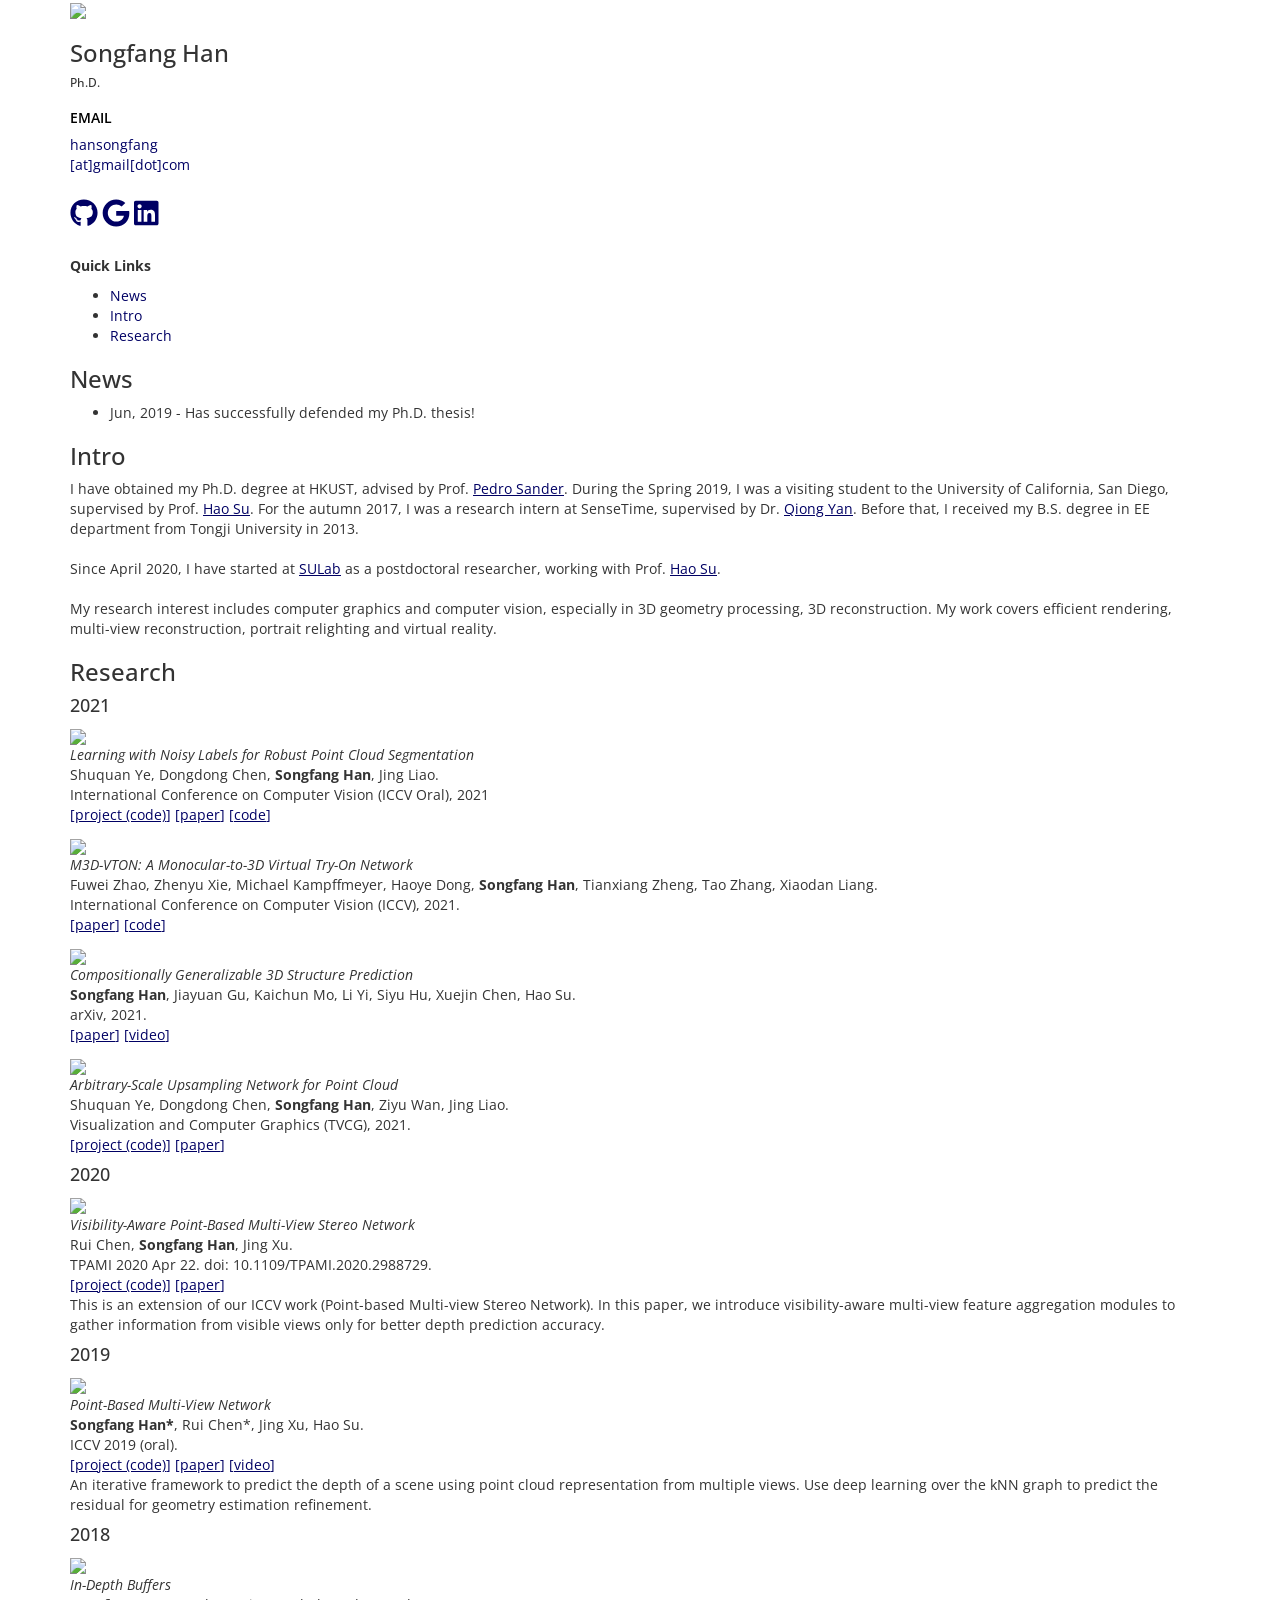
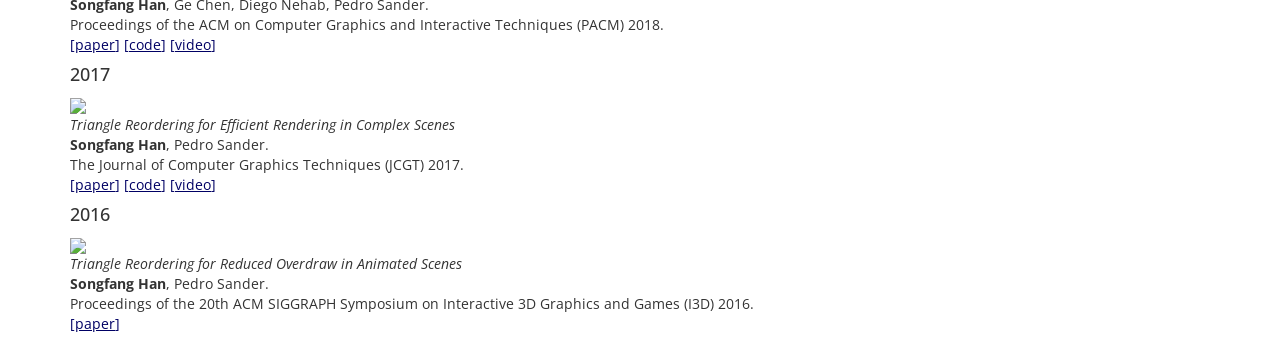
==== index.html @ 5760a06c "add compNet video" ====
<!DOCTYPE html>
<html>

<head>
  <meta charset="utf-8">
  <meta http-equiv="X-UA-Compatible" content="IE=edge">
  <meta name="viewport" content="width=device-width, initial-scale=1">
  <title>Songfang's Homepage</title>
  <link href="css/bootstrap.css" rel='stylesheet' type='text/css' />
  <!--<link rel="shortcut icon" href="../images/fav_icon.png" type="image/x-icon">-->
  <link href="https://fonts.googleapis.com/css?family=Open+Sans" rel="stylesheet">
  <!-- Bulma Version 0.7.5-->
  <link rel="stylesheet" href="https://unpkg.com/bulma@0.7.5/css/bulma.min.css" />
  <link href='css/style.css' rel='stylesheet' type='text/css'>
  <script defer src="font-awesome-5.9.0/js/brands.min.js"></script>
  <script defer src="font-awesome-5.9.0/js/fontawesome.min.js"></script>
  <script src="js/menuspy.js"></script>
</head>

<body>
  <section class="section">
    <div class="container">
      <div class="columns">
        <div class="column is-2">
          <div class="sticky">
            <figure class="image is-128x128">
              <img class="is-rounded" src="http://hansf.me/images/sfphoto.jpg">
            </figure>
            <div class="content">
              <h3>Songfang Han</h3>
              <h6>Ph.D.</h6>
            </div>
            <!-- details -->
            <div class="details">
              <h3>EMAIL</h3>
              <p><a href="mailto:hansongfang@gmail.com">hansongfang<br>[at]gmail[dot]com</a></p>
            </div>
            <!-- social network icons -->
            <div class="social">
              <a href="https://github.com/hansongfang" target="_blank">
                <span class="fab fa-github fa-2x" style="display:inline; text-decoration: none"></span>
              </a>
              <a href="https://scholar.google.com/citations?user=5NdPrUgAAAAJ&hl=en" target="_blank">
                <span class="fab fa-google fa-2x" style="display:inline; text-decoration: none"></span>
              </a>
              <a href="https://www.linkedin.com/in/sfhan/" target="_blank">
                <span class="fab fa-linkedin fa-2x" style="display:inline; text-decoration: none"></span>
              </a>
              <!--<a href="https://www.facebook.com/tianweishen.shen" target="_blank">-->
                <!--<span class="fab fa-facebook fa-2x" style="display:inline; text-decoration: none"></span>-->
              <!--</a>-->
              <!--<a href="https://twitter.com/HegongEngineer" target="_blank">-->
                <!--<span class="fab fa-twitter fa-2x" style="display:inline; text-decoration: none"></span>-->
              <!--</a>-->
            </div>


            <div id="sidebar" class="menu sticky is-hidden-mobile">
              <p class="menu-label"><b>Quick Links</b></p>
              <ul class="menu-list">
                <li><a href="#news">News</a></li>
                <li><a href="#intro">Intro</a></li>
                <li><a href="#research">Research</a></li>
              </ul>
            </div>
          </div>



        </div>
        <div class="column">
          <div class="content">
            <!--News-->
            <h3 id="news">
              News
            </h3>
            <ul>
              <li><span>Jun, 2019 - Has successfully defended my Ph.D. thesis!</span></li>
            </ul>

            <!--Intro-->
            <h3 id="intro">Intro</h3>
            <p>I have obtained my Ph.D. degree at HKUST, advised by Prof.
              <a href="https://www.cse.ust.hk/~psander/" target="_blank" style="text-decoration: underline;">Pedro Sander</a>. During the Spring 2019,
              I was a visiting student to the University of California, San Diego, supervised by Prof.
              <a href="https://cseweb.ucsd.edu/~haosu/" target="_blank" style="text-decoration: underline;">Hao Su</a>. For the autumn 2017, I was a
              research intern at SenseTime, supervised by Dr.
              <a href="http://www.yan-qiong.com/" target="_blank" style="text-decoration: underline;">Qiong Yan</a>. Before that, I received my
              B.S. degree in EE department from Tongji University in 2013. <br/><br/>

              Since April 2020, I have started at <a href="http://ai.ucsd.edu/~haosu/lab/group.html" target="_blank" style="text-decoration: underline;">SULab</a> as a postdoctoral researcher, working with Prof.
              <a href="https://cseweb.ucsd.edu/~haosu/" target="_blank" style="text-decoration: underline;">Hao Su</a>.<br/><br/>

              My research interest includes computer graphics and computer vision, especially in 3D geometry processing,
              3D reconstruction. My work covers efficient rendering, multi-view reconstruction, portrait relighting
              and virtual reality.
            </p>
<!--            [<a href = "http://hansf.me/files/songfang_resume.pdf">CV</a>].<br/><br/>-->


            <!--Research-->
            <h3 id="research">Research</h3>
            <h4>2021</h4>

            <article class="columns">
              <div class="column is-3">
                <figure class="image">
                  <img src="http://hansf.me/images/research/noisy_label.png">
                </figure>
              </div>
              <div class="column">
                <div class="content">
                  <p>
                    <i>Learning with Noisy Labels for Robust Point Cloud Segmentation</i><br>
                    Shuquan Ye, Dongdong Chen, <b>Songfang Han</b>, Jing Liao.<br>
                    International Conference on Computer Vision (ICCV Oral), 2021<br>
                    <a href="https://shuquanye.com/PNAL_website/" target="_blank">[<u>project (code)</u>]</a>
                    <a href="https://arxiv.org/abs/2107.14230" target="_blank">[<u>paper</u>]</a>
                    <a href="https://github.com/pleaseconnectwifi/PNAL" target="_blank">[<u>code</u>]</a>
                  </p>
                </div>
              </div>
            </article>

            <article class="columns">
              <div class="column is-3">
                <figure class="image">
                  <img src="http://hansf.me/images/research/m3d-vton.png">
                </figure>
              </div>
              <div class="column">
                <div class="content">
                  <p>
                    <i>M3D-VTON: A Monocular-to-3D Virtual Try-On Network</i><br>
                    Fuwei Zhao, Zhenyu Xie, Michael Kampffmeyer, Haoye Dong, <b>Songfang Han</b>, Tianxiang Zheng, Tao Zhang, Xiaodan Liang.<br>
                    International Conference on Computer Vision (ICCV), 2021.<br>
<!--                    <a href="https://shuquanye.com/PNAL_website/" target="_blank">[<u>project (code)</u>]</a>-->
                    <a href="https://arxiv.org/abs/2108.05126" target="_blank">[<u>paper</u>]</a>
                    <a href="https://github.com/fyviezhao/m3d-vton" target="_blank">[<u>code</u>]</a>
                  </p>
                </div>
              </div>
            </article>

            <article class="columns">
              <div class="column is-3">
                <figure class="image">
                  <img src="http://hansf.me/images/research/compnet.gif">
                </figure>
              </div>
              <div class="column">
                <div class="content">
                  <p>
                    <i>Compositionally Generalizable 3D Structure Prediction</i><br>
                    <b>Songfang Han</b>, Jiayuan Gu, Kaichun Mo, Li Yi, Siyu Hu, Xuejin Chen, Hao Su.<br>
                    arXiv, 2021.<br>
<!--                    <a href="https://github.com/pleaseconnectwifi/Meta-PU" target="_blank">[<u>project (code)</u>]</a>-->
                    <a href="https://arxiv.org/abs/2012.02493" target="_blank">[<u>paper</u>]</a>
                    <a href="https://youtu.be/a1Mghtz3erM" target="_blank">[<u>video</u>]</a><br>
<!--                    We bring in the concept of compositional generalizability and factorizes the 3D shape reconstruction problem into proper sub-problems, each of which is tackled by a carefully designed neural sub-module with generalizability guarantee. Experiments on PartNet show that we achieve superior performance than baseline methods, which validates our problem factorization and network designs.-->
                  </p>
                </div>
              </div>
            </article>

            <article class="columns">
              <div class="column is-3">
                <figure class="image">
                  <img src="http://hansf.me/images/research/teaser_tvcg21.jpg">
                </figure>
              </div>
              <div class="column">
                <div class="content">
                  <p>
                    <i>Arbitrary-Scale Upsampling Network for Point Cloud</i><br>
                    Shuquan Ye, Dongdong Chen, <b>Songfang Han</b>, Ziyu Wan, Jing Liao.<br>
                    Visualization and Computer Graphics (TVCG), 2021. <br>
                    <a href="https://github.com/pleaseconnectwifi/Meta-PU" target="_blank">[<u>project (code)</u>]</a>
                    <a href="https://ieeexplore.ieee.org/document/9351772/" target="_blank">[<u>paper</u>]</a><br>
                  </p>
                </div>
              </div>
            </article>

            <h4>2020</h4>
            <article class="columns">
              <div class="column is-3">
                <figure class="image">
                  <img src="http://hansf.me/images/research/PMVS.png">
                </figure>
              </div>
              <div class="column">
                <div class="content">
                  <p>
                    <i>Visibility-Aware Point-Based Multi-View Stereo Network</i><br>
                    Rui Chen, <b>Songfang Han</b>, Jing Xu.<br>
                    TPAMI 2020 Apr 22. doi: 10.1109/TPAMI.2020.2988729.<br>
                    <a href="https://github.com/callmeray/PointMVSNet" target="_blank">[<u>project (code)</u>]</a>
                    <a href="https://ieeexplore.ieee.org/stamp/stamp.jsp?tp=&arnumber=9076298" target="_blank">[<u>paper</u>]</a><br>
                    This is an extension of our ICCV work (Point-based Multi-view Stereo Network). In this paper, we introduce visibility-aware multi-view feature aggregation modules to gather information from visible views only for better depth prediction accuracy.
                  </p>
                </div>
              </div>
            </article>

            <h4>2019</h4>
            <article class="columns">
              <div class="column is-3">
                <figure class="image">
                  <img src="http://hansf.me/images/research/2019_pmvsnet_s.png">
                </figure>
              </div>
              <div class="column">
                <div class="content">
                  <p>
                    <i>Point-Based Multi-View Network</i><br>
                    <b>Songfang Han*</b>, Rui Chen*, Jing Xu, Hao Su.<br>
                    ICCV 2019 (oral).<br>
                    <a href="http://hansf.me/projects/PMVSNet/index.html" target="_blank">[<u>project (code)</u>]</a>
                    <a href="https://arxiv.org/pdf/1908.04422.pdf" target="_blank">[<u>paper</u>]</a>
                    <a href="https://www.youtube.com/watch?v=eSBFOD5rDsU" target="_blank">[<u>video</u>]</a><br>
                    An iterative framework to predict the depth of a scene using point cloud representation from multiple views. Use deep learning over the kNN graph to predict the residual for geometry estimation refinement.
                  </p>
                </div>
              </div>
            </article>

            <h4>2018</h4>
            <article class="columns">
              <div class="column is-3">
                <figure class="image">
                  <img src="http://hansf.me/images/research/2018_reorder_s.png">
                </figure>
              </div>
              <div class="column">
                <div class="content">
                  <p>
                    <i>In-Depth Buffers</i><br>
                    <b>Songfang Han</b>, Ge Chen, Diego Nehab, Pedro Sander.<br>
                    Proceedings of the ACM on Computer Graphics and Interactive Techniques (PACM) 2018.<br>
                    <a href="http://hansf.me/files/2018Reorder.pdf" target="_blank">[<u>paper</u>]</a>
                    <a href="https://github.com/hansongfang/idb" target="_blank">[<u>code</u>]</a>
                    <a href="https://youtu.be/bIr7gOWNPKE" target="_blank">[<u>video</u>]</a>
                  </p>
                </div>
              </div>
            </article>

            <h4>2017</h4>
            <article class="columns">
              <div class="column is-3">
                <figure class="image">
                  <img src="http://hansf.me/images/research/2017_reorder_s.png">
                </figure>
              </div>
              <div class="column">
                <div class="content">
                  <p>
                    <i>Triangle Reordering for Efficient Rendering in Complex Scenes </i><br>
                    <b>Songfang Han</b>, Pedro Sander.<br>
                    The Journal of Computer Graphics Techniques (JCGT) 2017.<br>
                    <a href="http://hansf.me/files/Han2017Reordering.pdf" target="_blank">[<u>paper</u>]</a>
                    <a href="http://jcgt.org/published/0006/03/03/code.zip" target="_blank">[<u>code</u>]</a>
                    <a href="http://jcgt.org/published/0006/03/03/JCGT.mp4" target="_blank">[<u>video</u>]</a>
                  </p>
                </div>
              </div>
            </article>

            <h4>2016</h4>
            <article class="columns">
              <div class="column is-3">
                <figure class="image">
                  <img src="http://hansf.me/images/research/2016_reorder_s.png">
                </figure>
              </div>
              <div class="column">
                <div class="content">
                  <p>
                    <i>Triangle Reordering for Reduced Overdraw in Animated Scenes </i><br>
                    <b>Songfang Han</b>, Pedro Sander.<br>
                    Proceedings of the 20th ACM SIGGRAPH Symposium on Interactive 3D Graphics and Games (I3D) 2016.<br>
                    <a href="http://hansf.me/files/2016Reorder.pdf" target="_blank">[<u>paper</u>]</a>
                    <!--<a href="http://jcgt.org/published/0006/03/03/JCGT.mp4" target="_blank">[<u>video</u>]</a>-->
                  </p>
                </div>
              </div>
            </article>

          </div>
        </div>
      </div>
    </div>
  </section>

  <script>
    var elm = document.querySelector('#sidebar');
    var ms = new MenuSpy(elm, {
      activeClass: 'is-active'
    });
  </script>
</body>

</html>
---- css/style.css ----
body {
    font-family: 'Open Sans';
    scroll-behavior: smooth
}

.details h3{
    font-weight:600;
    font-size:1em;
    color:#000;
}


.sticky {
    position: sticky;
    top: 30px;
}

.social{
    /*float: left;*/
    padding-bottom: 2em;
    padding-top: 1em;
    font-size: 1em;
}

.sidebar{
    /*float: left;*/
    padding-bottom: 2em;
    padding-top: 1em;
    font-size: 1em;
}

a:link { color: rgb(0, 0, 100);text-decoration: none; }
a:hover { color: rgb(200, 0, 0) }
a:active { color: rgb(255, 0, 102) }
a:visited{color: rgb(0, 0, 100)}
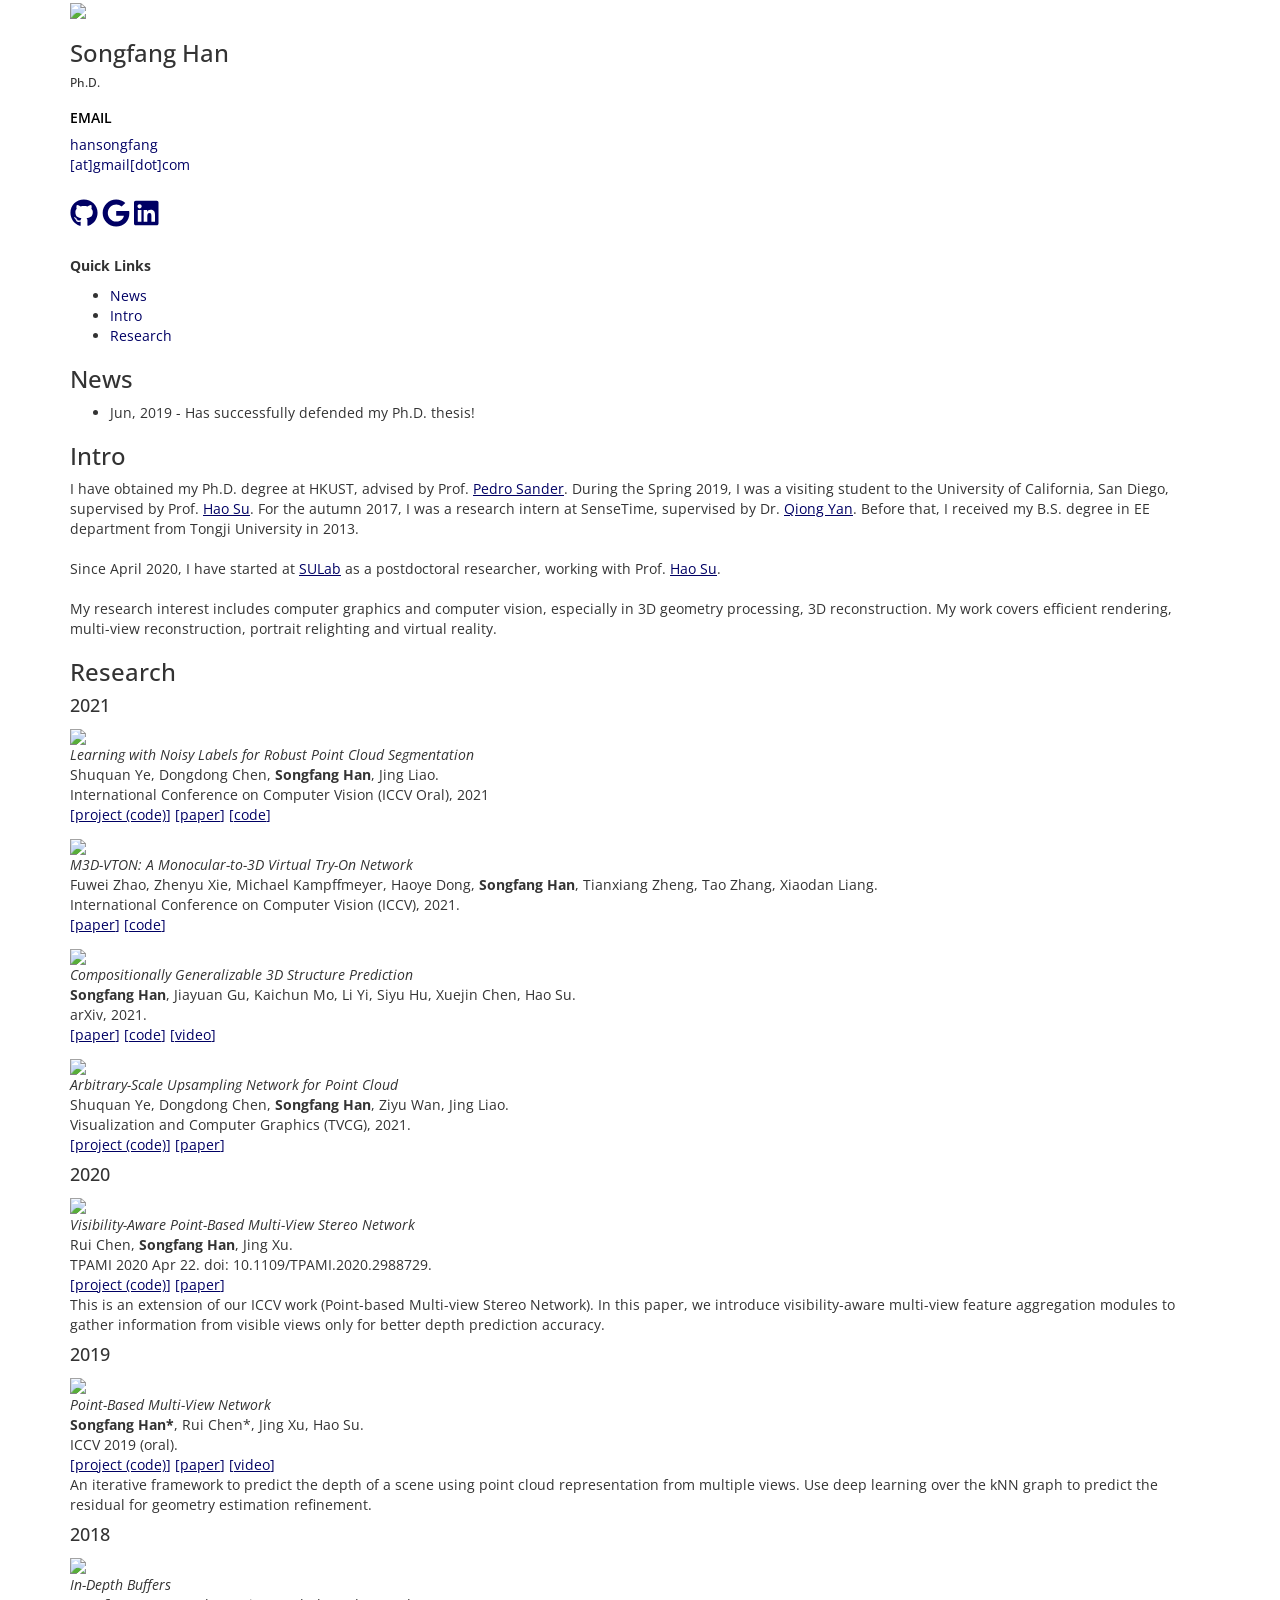
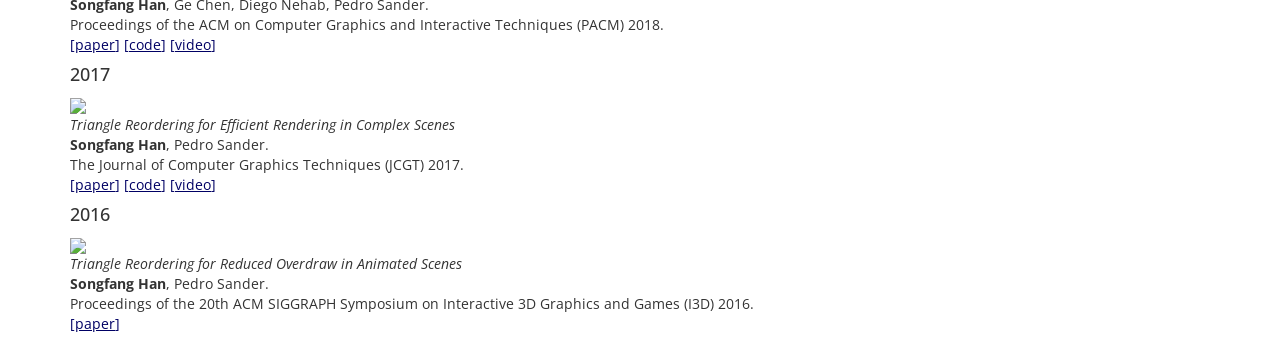
==== commit c6a58dd1: "add CompNet code" ====
--- a/index.html
+++ b/index.html
@@ -156,6 +156,7 @@
                     arXiv, 2021.<br>
 <!--                    <a href="https://github.com/pleaseconnectwifi/Meta-PU" target="_blank">[<u>project (code)</u>]</a>-->
                     <a href="https://arxiv.org/abs/2012.02493" target="_blank">[<u>paper</u>]</a>
+                    <a href="https://github.com/hansongfang/CompNet" target="_blank">[<u>code</u>]</a>
                     <a href="https://youtu.be/a1Mghtz3erM" target="_blank">[<u>video</u>]</a><br>
 <!--                    We bring in the concept of compositional generalizability and factorizes the 3D shape reconstruction problem into proper sub-problems, each of which is tackled by a carefully designed neural sub-module with generalizability guarantee. Experiments on PartNet show that we achieve superior performance than baseline methods, which validates our problem factorization and network designs.-->
                   </p>
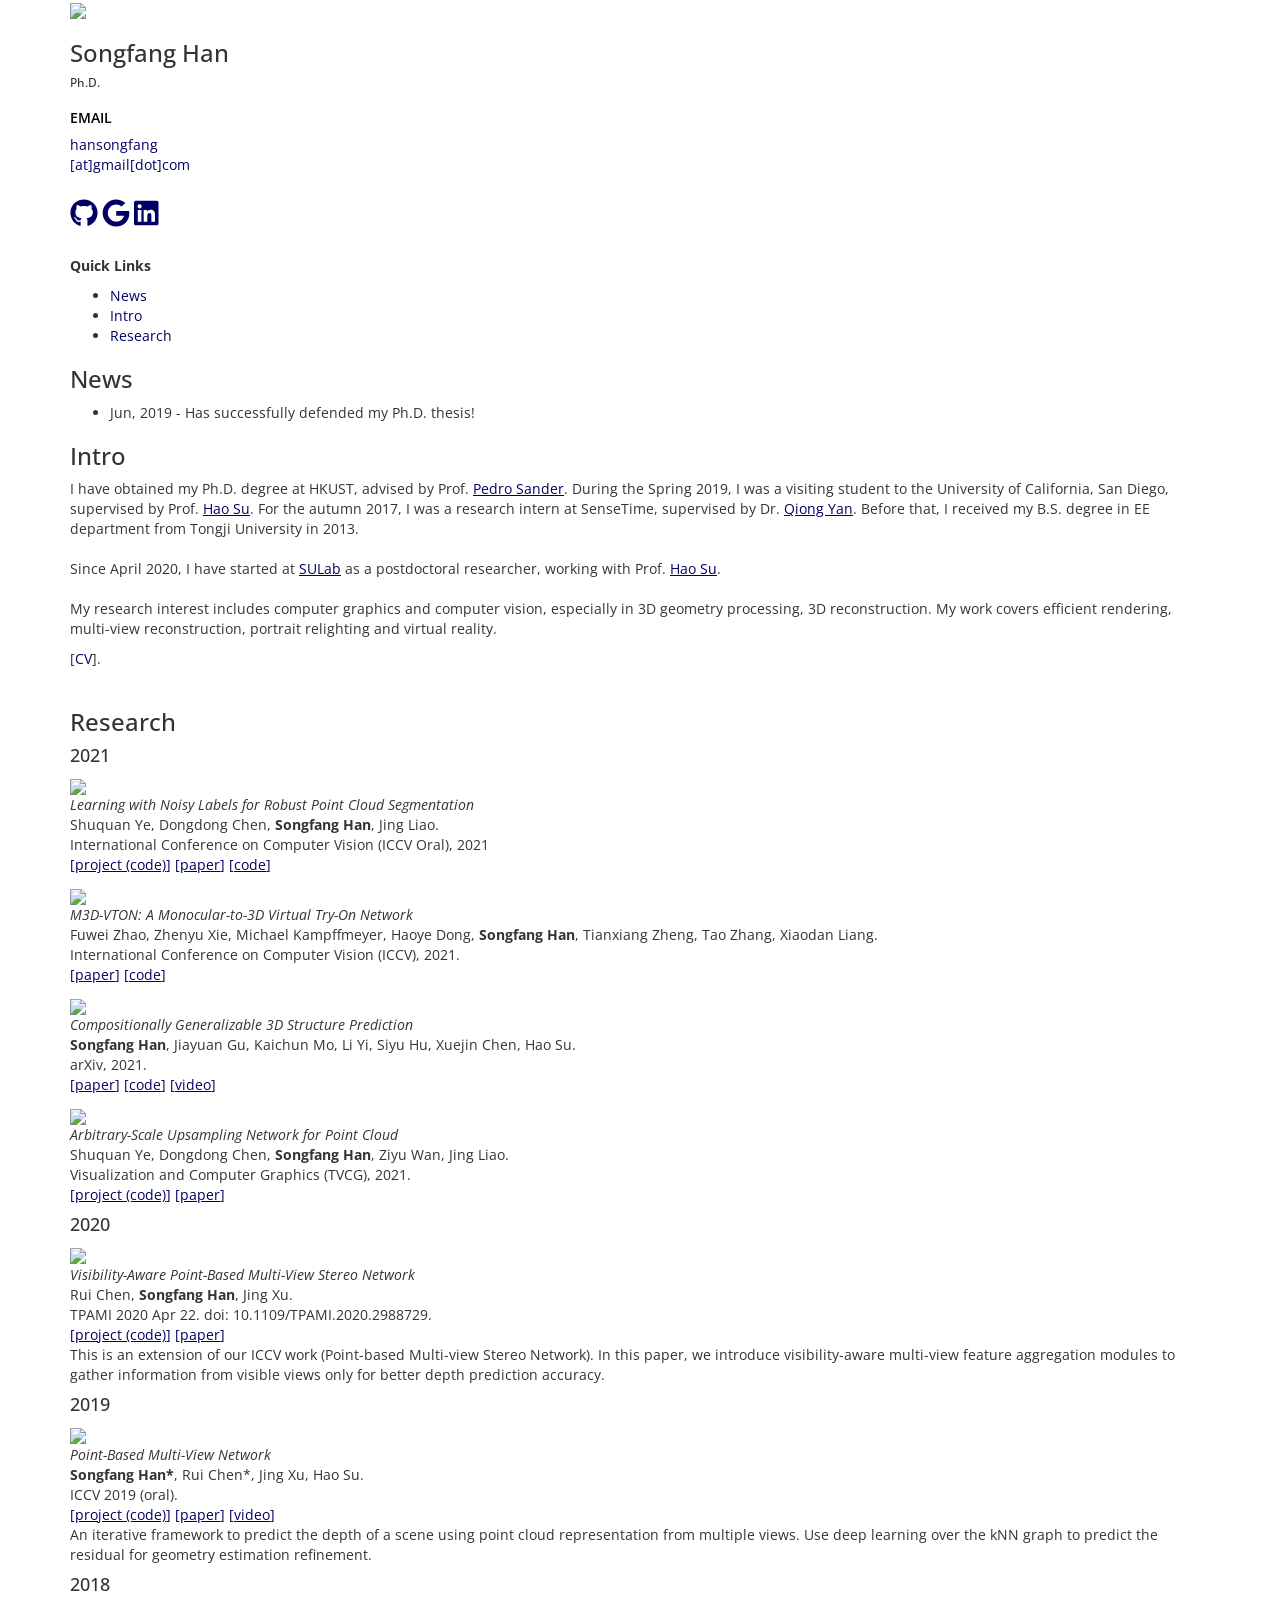
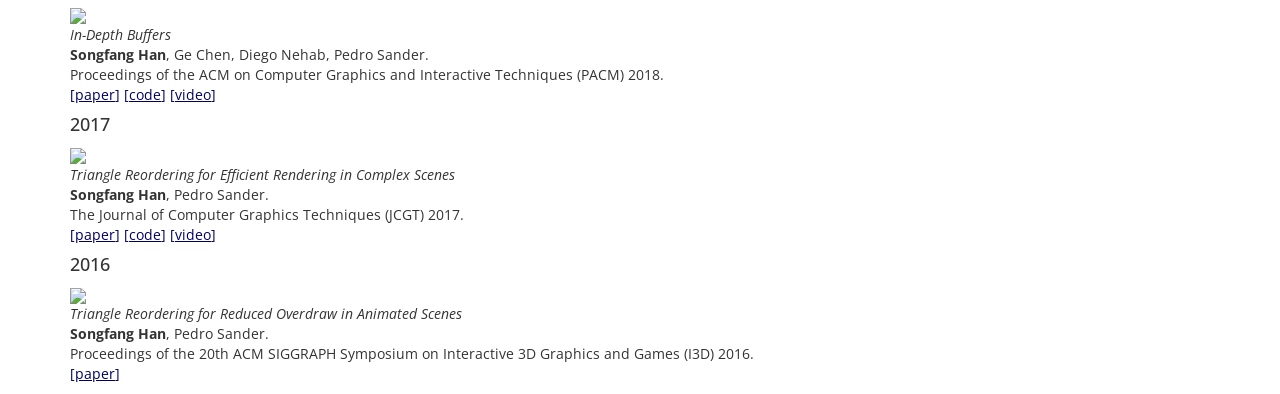
==== commit 280f2126: "update resume" ====
--- a/index.html
+++ b/index.html
@@ -95,7 +95,7 @@
               3D reconstruction. My work covers efficient rendering, multi-view reconstruction, portrait relighting
               and virtual reality.
             </p>
-<!--            [<a href = "http://hansf.me/files/songfang_resume.pdf">CV</a>].<br/><br/>-->
+            [<a href = "http://hansf.me/files/songfang_resume.pdf">CV</a>].<br/><br/>
 
 
             <!--Research-->
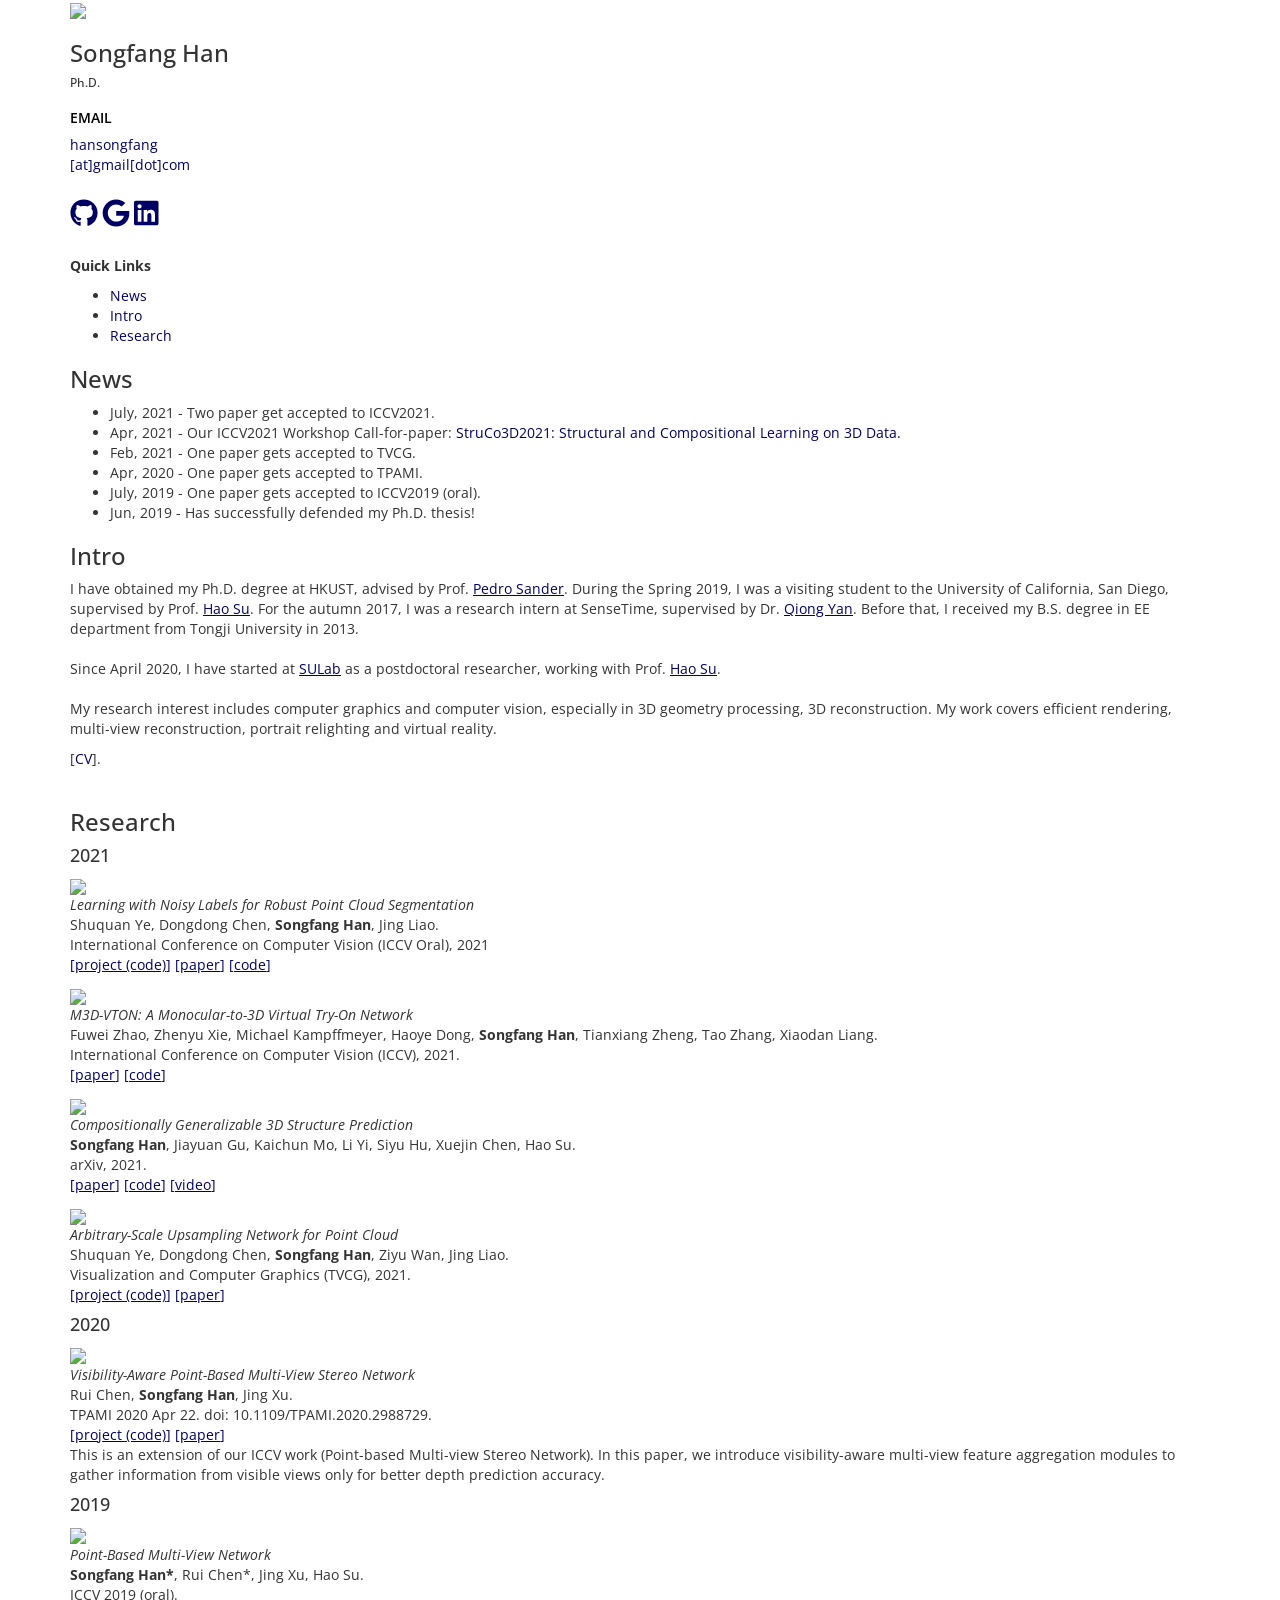
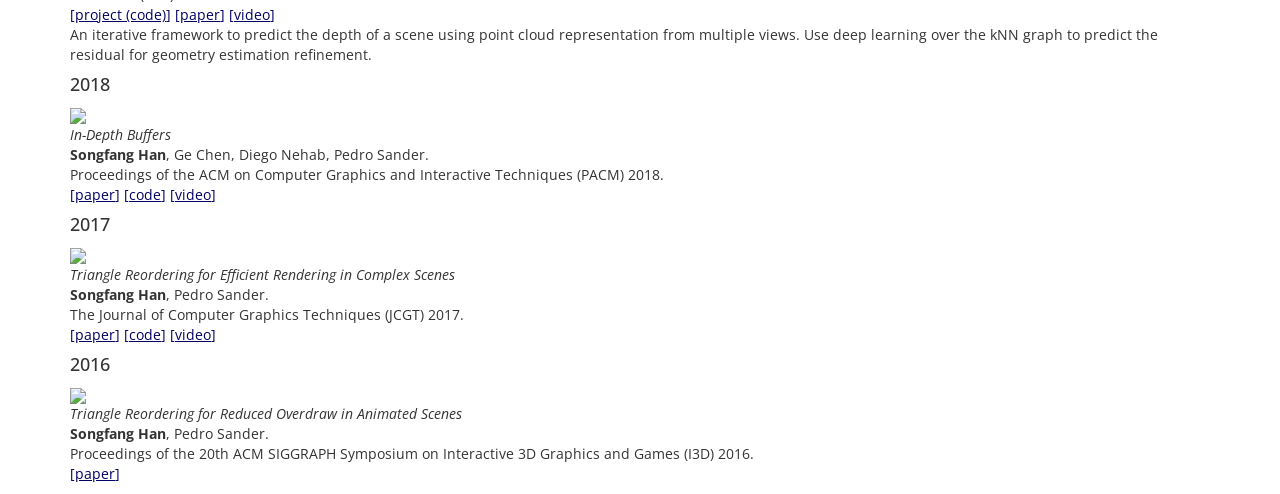
==== commit f74b3914: "update news" ====
--- a/index.html
+++ b/index.html
@@ -75,6 +75,11 @@
               News
             </h3>
             <ul>
+              <li><span>July, 2021 - Two paper get accepted to ICCV2021.</span></li>
+              <li><span>Apr, 2021 - Our ICCV2021 Workshop Call-for-paper: <a href="https://geometry.stanford.edu/struco3d/" target="_blank">StruCo3D2021: Structural and Compositional Learning on 3D Data.</a> </span></li>
+              <li><span>Feb, 2021 - One paper gets accepted to TVCG.</span></li>
+              <li><span>Apr, 2020 - One paper gets accepted to TPAMI.</span></li>
+              <li><span>July, 2019 - One paper gets accepted to ICCV2019 (oral).</span></li>
               <li><span>Jun, 2019 - Has successfully defended my Ph.D. thesis!</span></li>
             </ul>
 
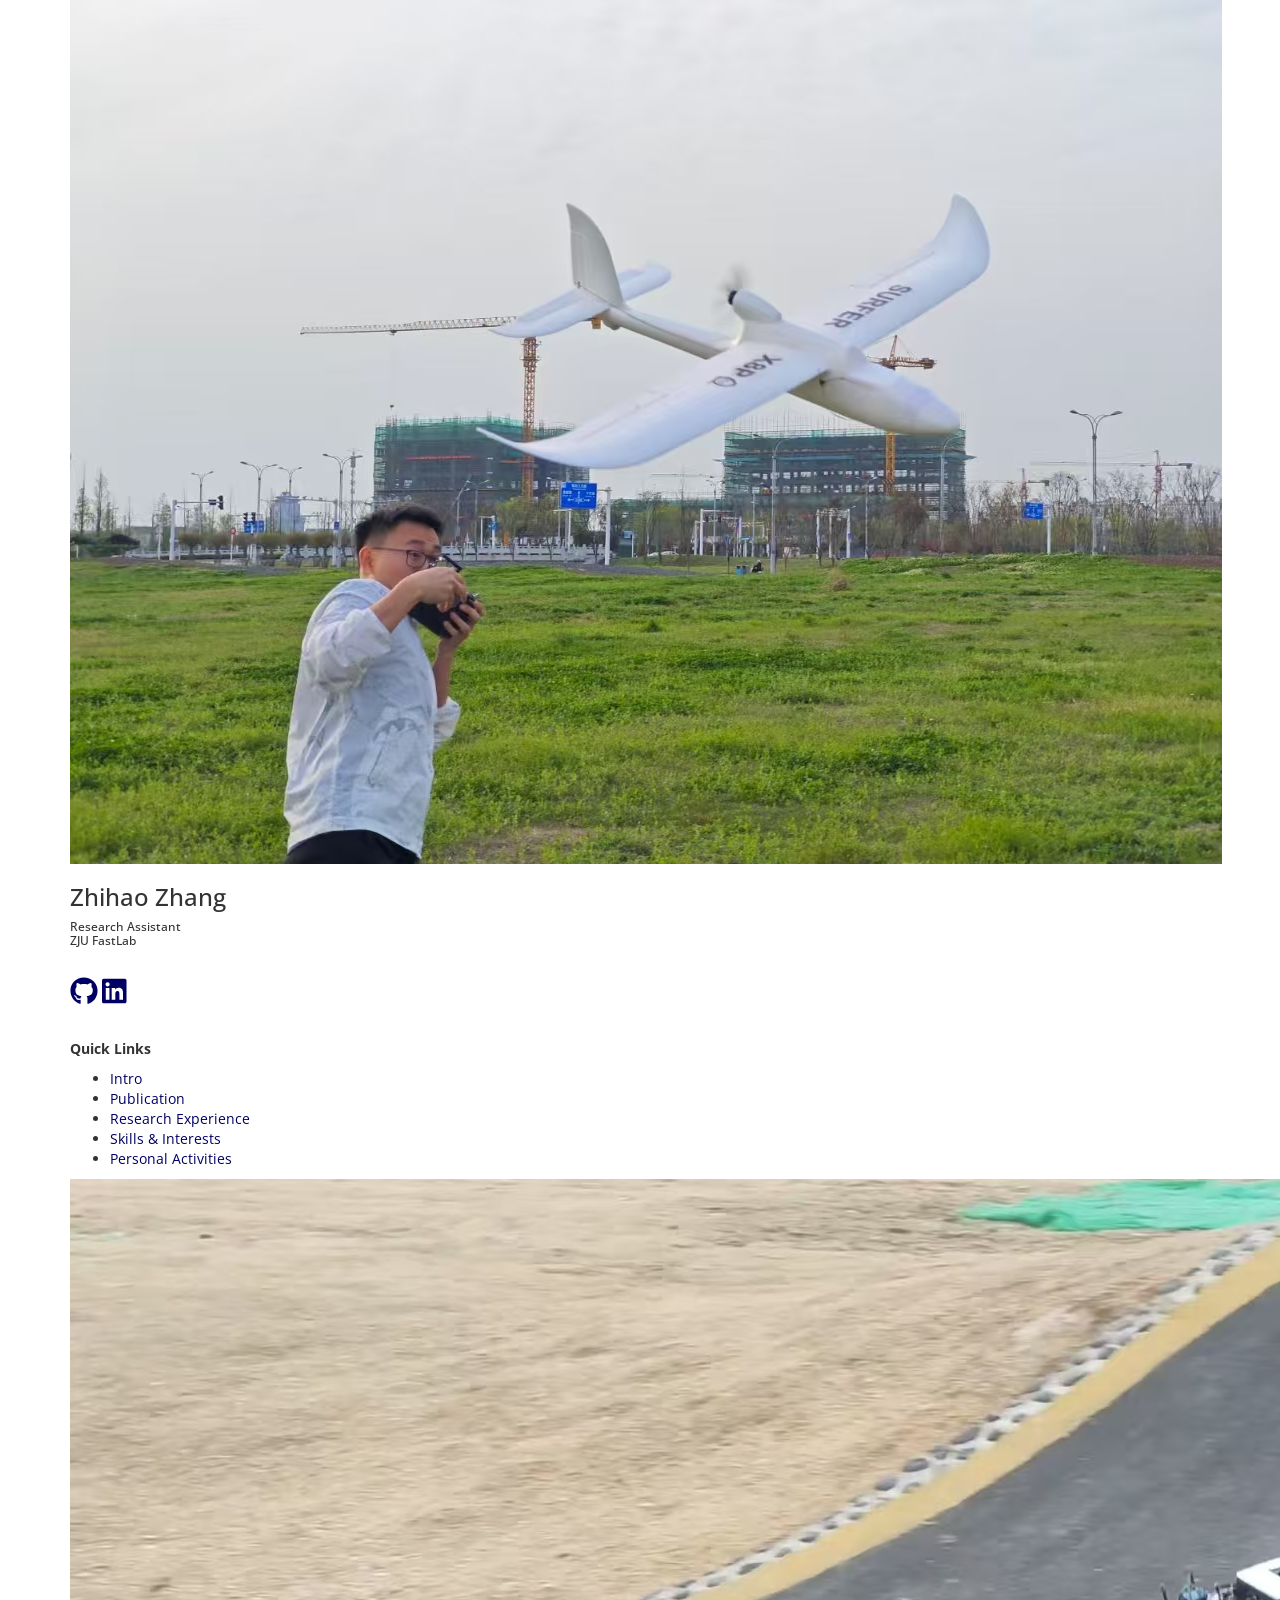
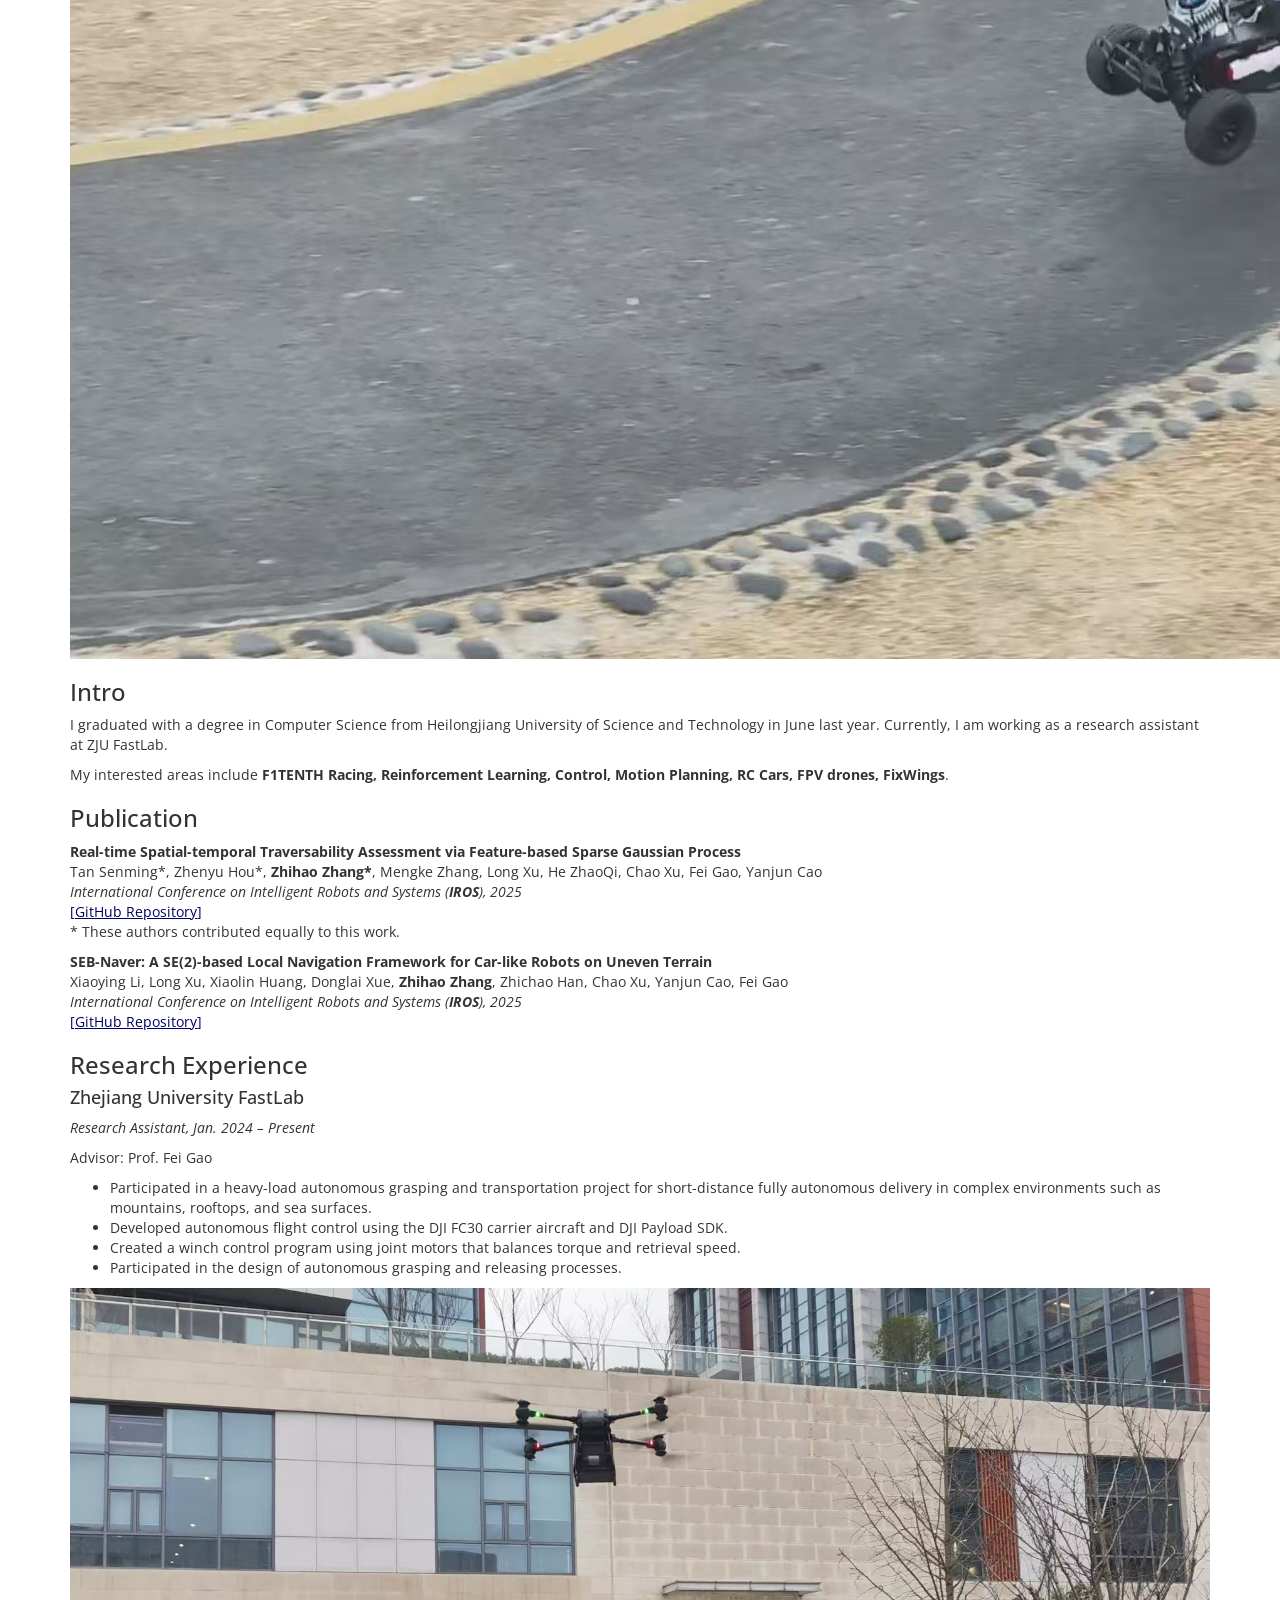
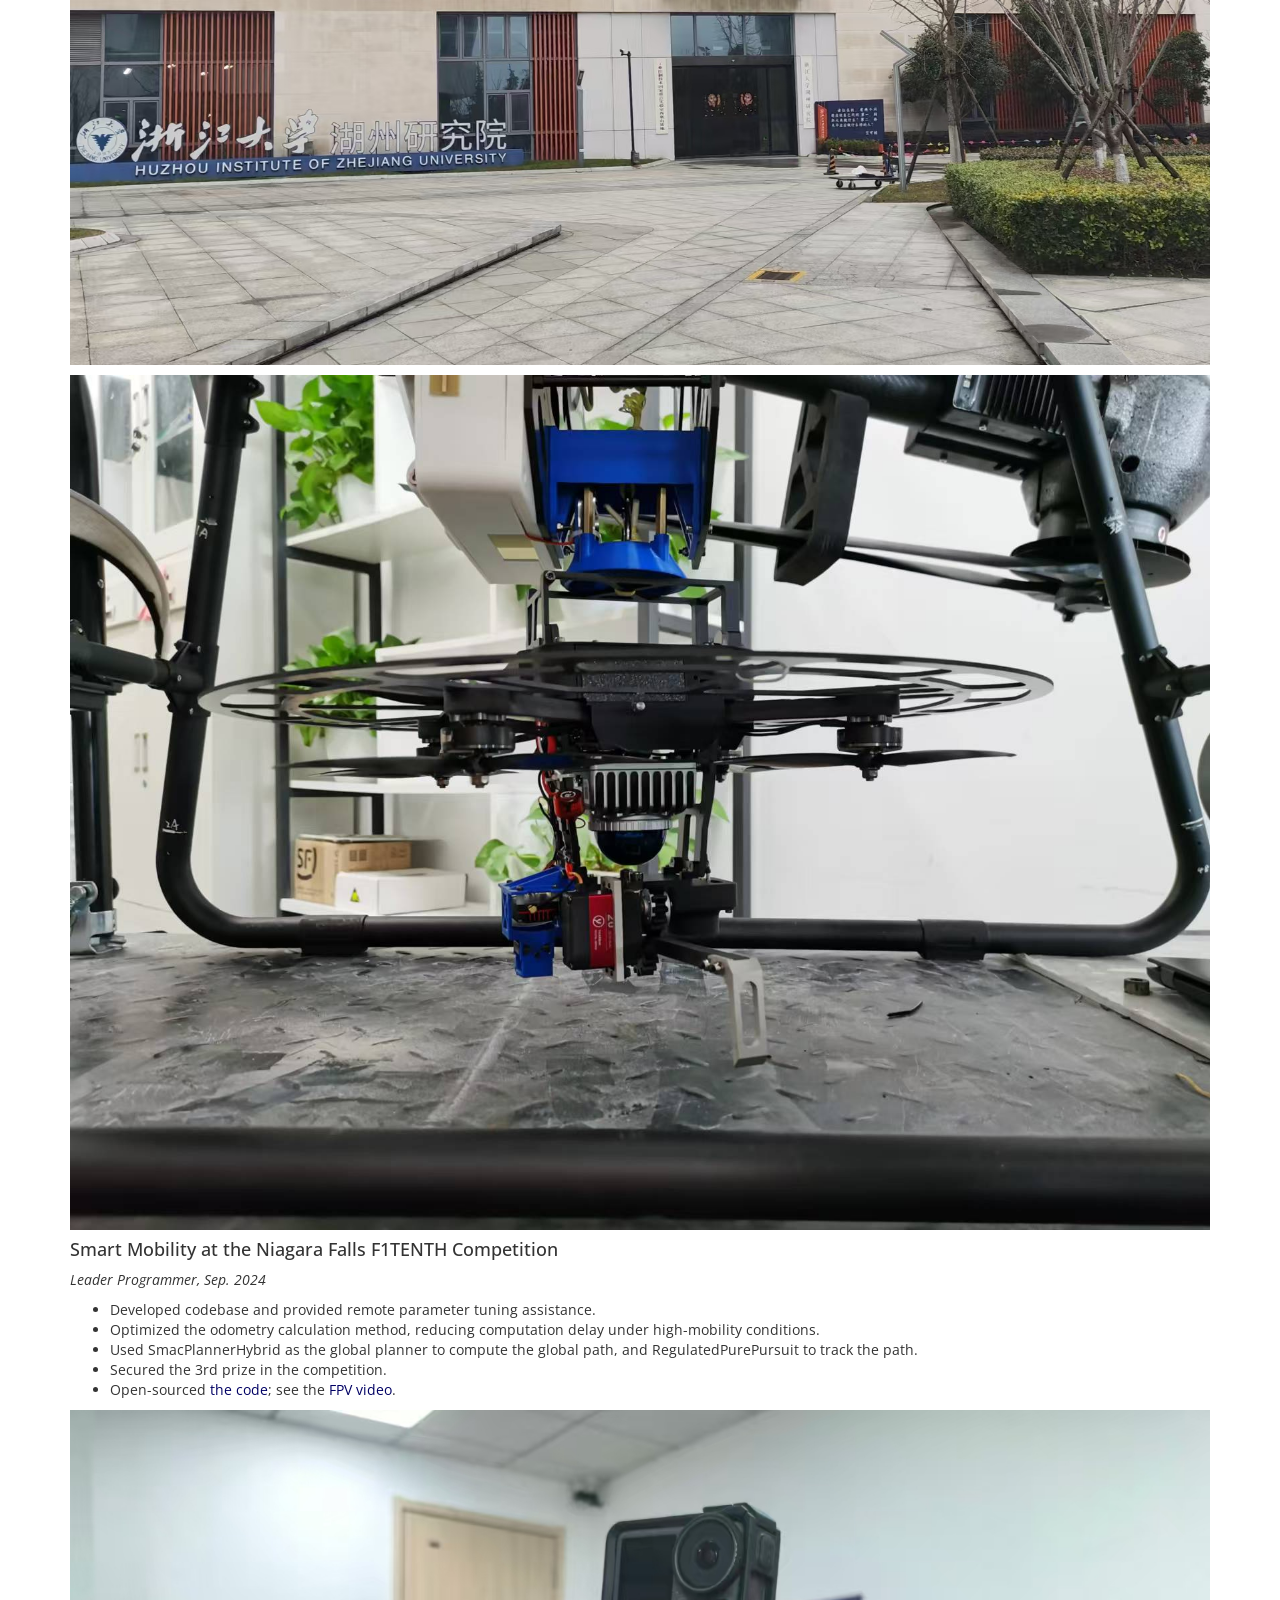
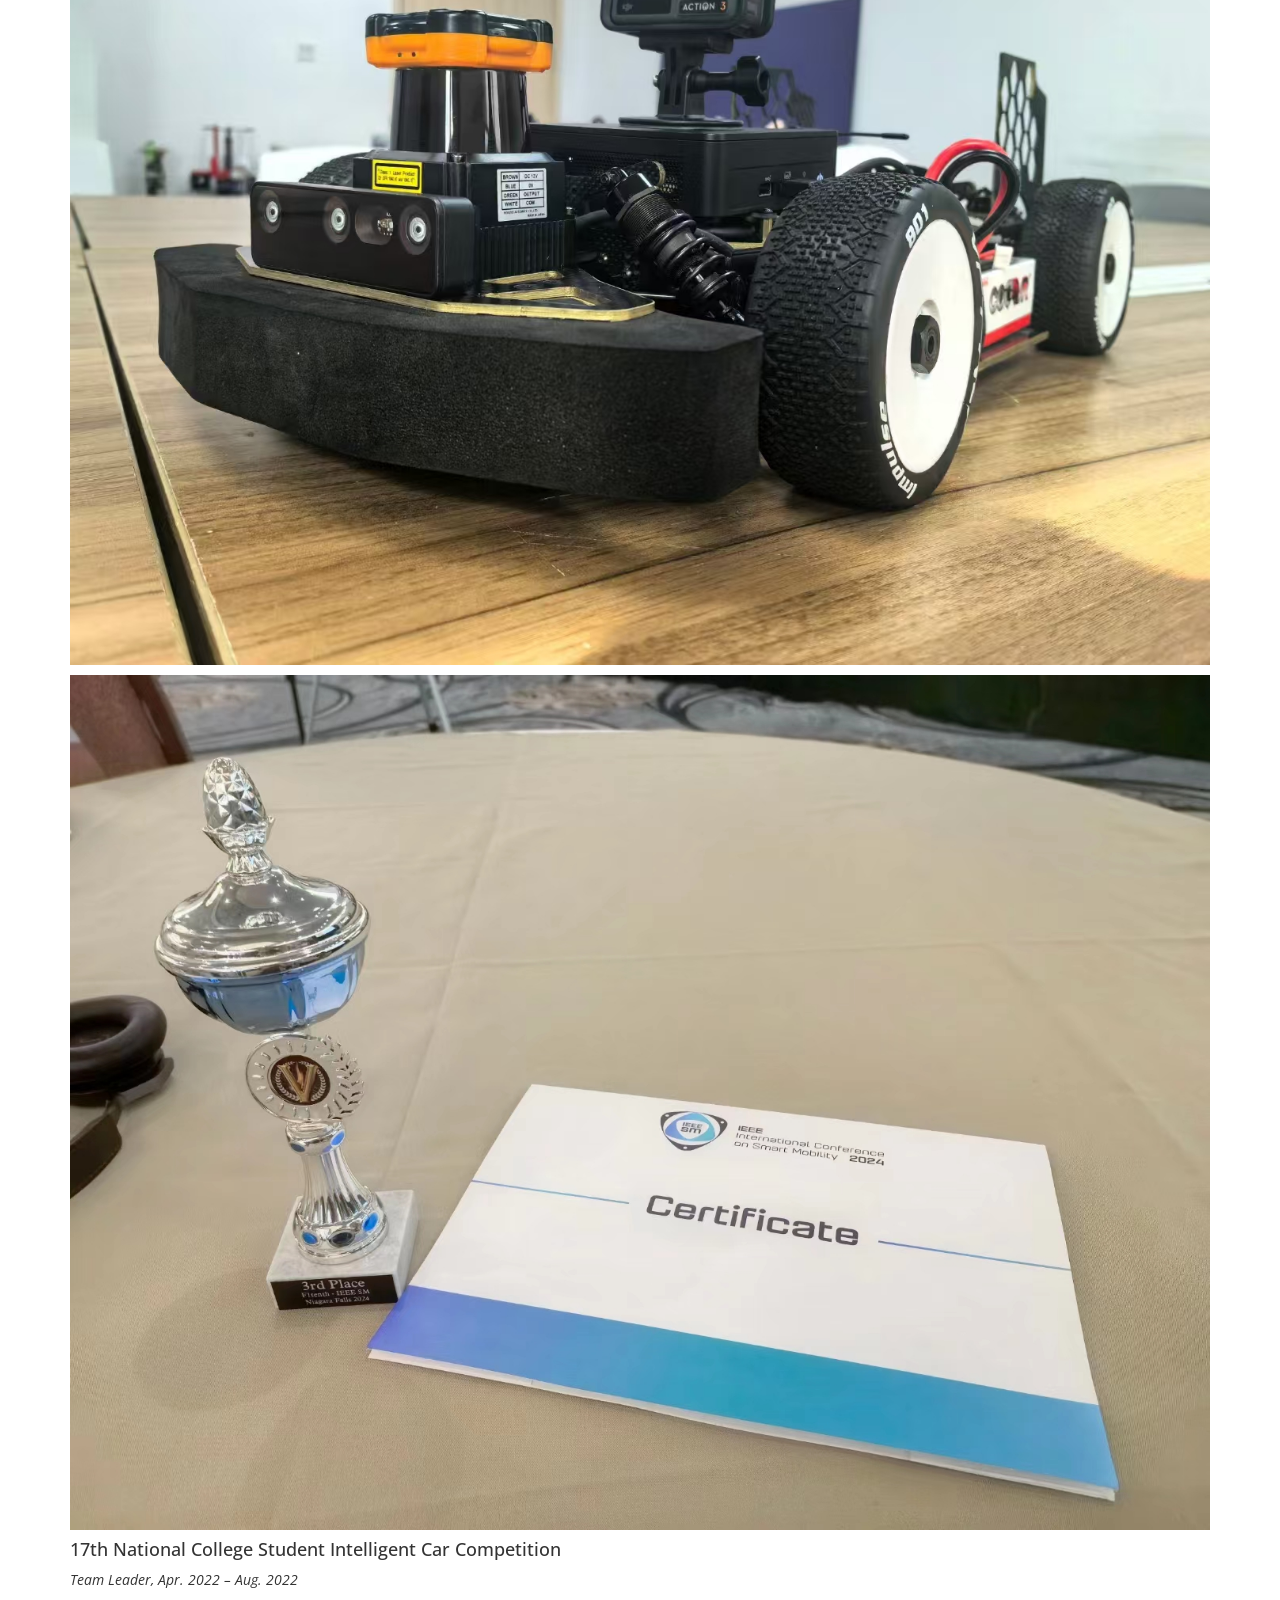
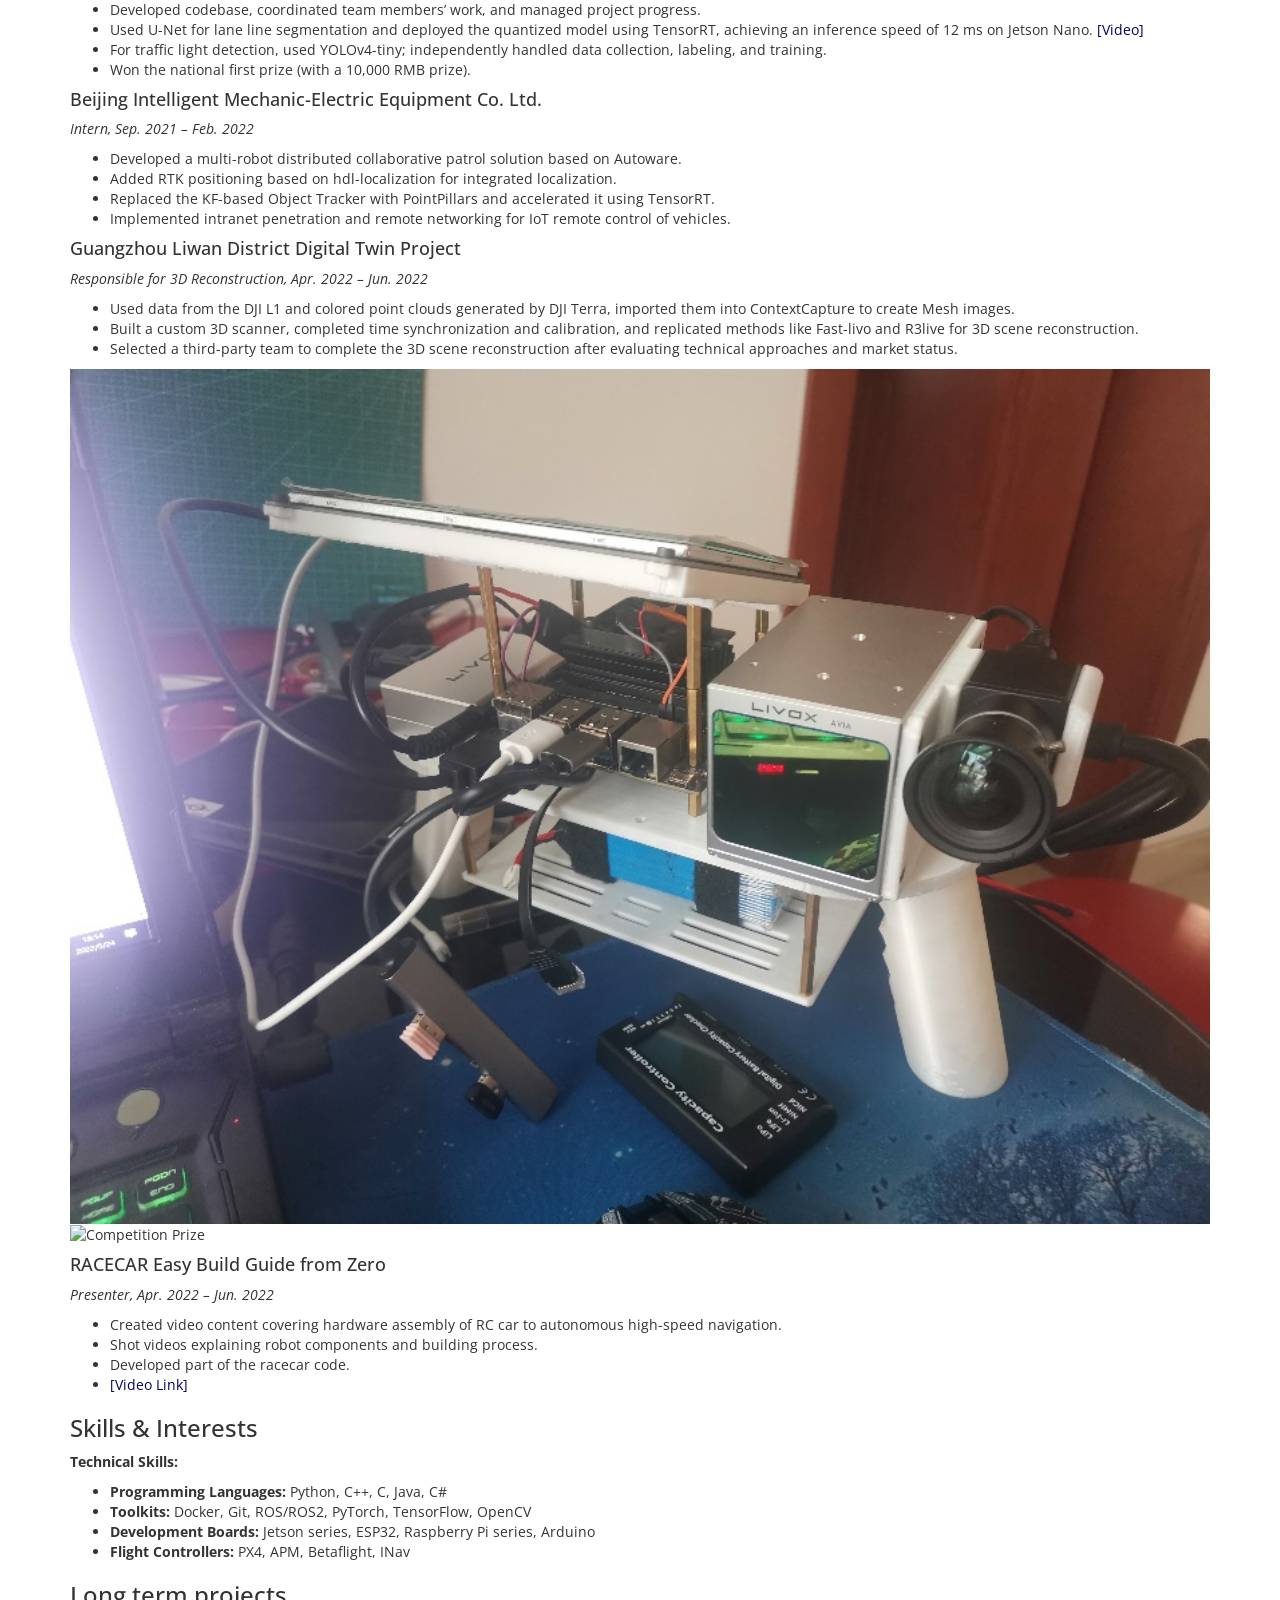
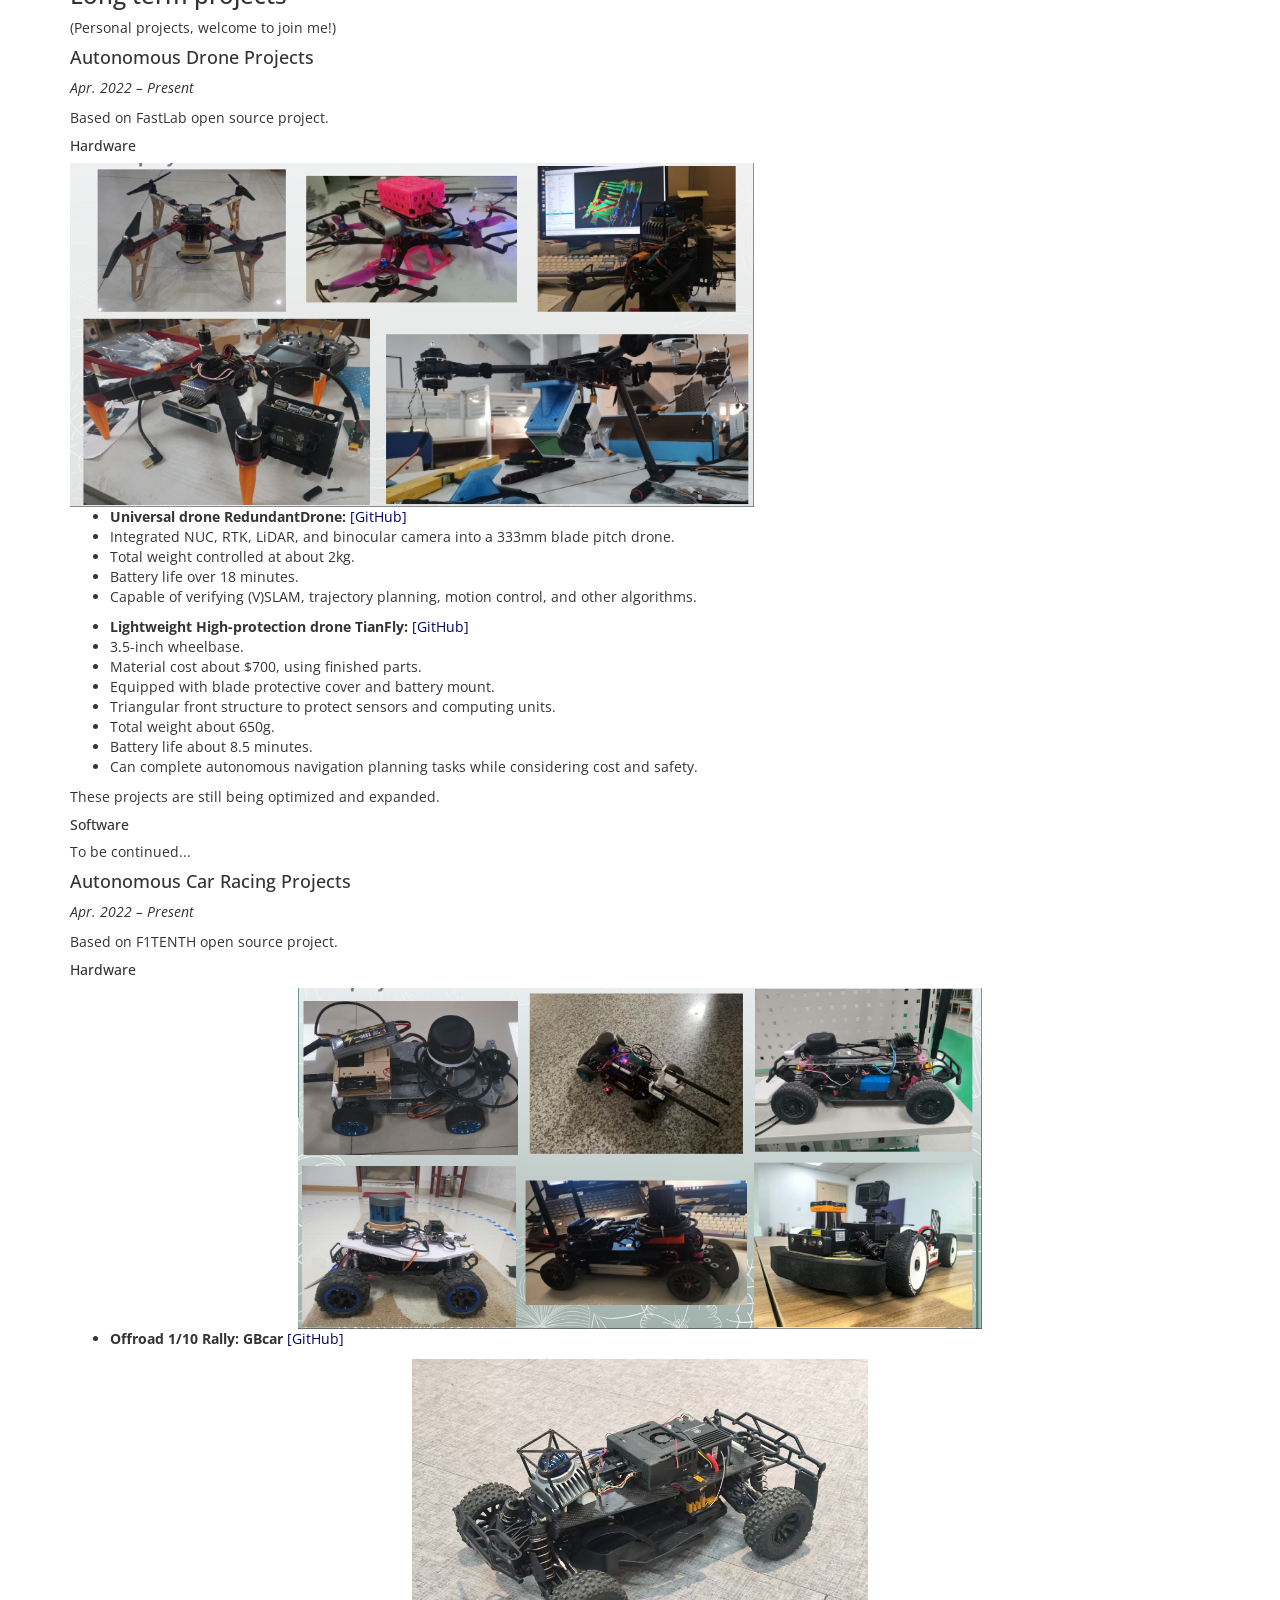
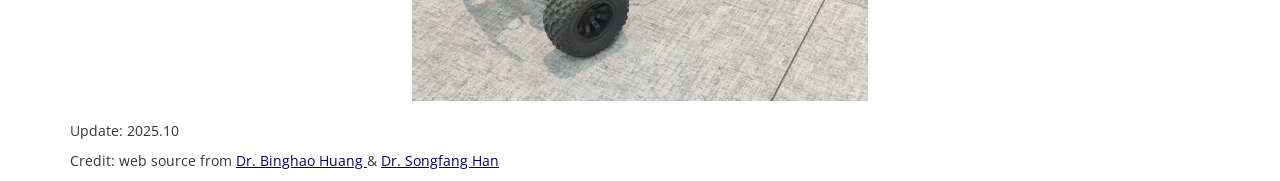
==== commit 324f8c47: "first commit" ====
--- a/index.html
+++ b/index.html
@@ -1,310 +1,289 @@
 <!DOCTYPE html>
-<html>
-
+<html lang="en">
 <head>
-  <meta charset="utf-8">
-  <meta http-equiv="X-UA-Compatible" content="IE=edge">
-  <meta name="viewport" content="width=device-width, initial-scale=1">
-  <title>Songfang's Homepage</title>
-  <link href="css/bootstrap.css" rel='stylesheet' type='text/css' />
-  <!--<link rel="shortcut icon" href="../images/fav_icon.png" type="image/x-icon">-->
-  <link href="https://fonts.googleapis.com/css?family=Open+Sans" rel="stylesheet">
-  <!-- Bulma Version 0.7.5-->
-  <link rel="stylesheet" href="https://unpkg.com/bulma@0.7.5/css/bulma.min.css" />
-  <link href='css/style.css' rel='stylesheet' type='text/css'>
-  <script defer src="font-awesome-5.9.0/js/brands.min.js"></script>
-  <script defer src="font-awesome-5.9.0/js/fontawesome.min.js"></script>
-  <script src="js/menuspy.js"></script>
+    <meta charset="UTF-8">
+    <meta http-equiv="X-UA-Compatible" content="IE=edge">
+    <meta name="viewport" content="width=device-width, initial-scale=1">
+    <title>Zhihao Zhang's Homepage</title>
+    <link href="css/bootstrap.css" rel="stylesheet" type="text/css" />
+    <link rel="icon" type="image/png" href="IMG/zhihao.jpeg">
+    <link href="https://fonts.googleapis.com/css?family=Open+Sans" rel="stylesheet">
+    <link rel="stylesheet" href="https://unpkg.com/bulma@0.7.5/css/bulma.min.css" />
+    <script defer src="https://cdnjs.cloudflare.com/ajax/libs/font-awesome/5.9.0/js/all.min.js"></script>
+    <link href="css/style.css" rel="stylesheet" type="text/css">
+    <script defer src="font-awesome-5.9.0/js/brands.min.js"></script>
+    <script defer src="font-awesome-5.9.0/js/fontawesome.min.js"></script>
+    <script src="js/menuspy.js"></script>
 </head>
-
 <body>
-  <section class="section">
-    <div class="container">
-      <div class="columns">
-        <div class="column is-2">
-          <div class="sticky">
-            <figure class="image is-128x128">
-              <img class="is-rounded" src="http://hansf.me/images/sfphoto.jpg">
-            </figure>
-            <div class="content">
-              <h3>Songfang Han</h3>
-              <h6>Ph.D.</h6>
+    <section class="section">
+        <div class="container">
+            <div class="columns">
+                <!-- Sidebar -->
+                <div class="column is-2">
+                    <div class="sticky">
+                        <figure class="image is-128x128">
+                            <img class="is-rounded" src="IMG/zhihao.jpeg">
+                        </figure>
+                        <div class="content">
+                            <h3>Zhihao Zhang</h3>
+                            <h6>Research Assistant<br> ZJU FastLab</h6>
+                        </div>
+                        <div class="social">
+                          <!-- Gmail -->
+                          <a href="mailto:zhangzhihao0618@gmail.com" target="_blank">
+                              <span class="fas fa-envelope fa-2x" style="display:inline; text-decoration: none"></span>
+                          </a>
+                          <!-- GitHub -->
+                          <a href="https://github.com/ZhihaoZhang0618" target="_blank">
+                              <span class="fab fa-github fa-2x" style="display:inline; text-decoration: none"></span>
+                          </a>
+                          <!-- LinkedIn -->
+                          <a href="https://www.linkedin.com/in/zhihao-zhang-30830330a/" target="_blank">
+                              <span class="fab fa-linkedin fa-2x" style="display:inline; text-decoration: none"></span>
+                          </a>
+                          <!-- 哔哩哔哩 -->
+                          <a href="https://space.bilibili.com/27108728?spm_id_from=333.1007.0.0" target="_blank">
+                              <span class="fas fa-video fa-2x" style="display:inline; text-decoration: none"></span>
+                          </a>
+                      </div>
+
+                        <div id="sidebar" class="menu sticky is-hidden-mobile">
+                            <p class="menu-label"><b>Quick Links</b></p>
+                            <ul class="menu-list">
+                                <li><a href="#intro">Intro</a></li>
+                                <li><a href="#publication">Publication</a></li>
+                                <li><a href="#research-experience">Research Experience</a></li>
+                                <li><a href="#skills">Skills & Interests</a></li>
+                                <li><a href="#personal-activities">Personal Activities</a></li>
+                            </ul>
+                        </div>
+                        
+                    </div>
+                </div>
+                <!-- Main Content -->
+                <div class="column">
+                    <div class="content">
+                      <div style="text-align:right; width: 99%;">
+                        <picture class="image">
+                          <img alt="" src="IMG/GBcarFly.png" style="display:inline-block;">
+                        </picture>
+                      </div>
+                        <!-- Intro -->
+                        <h3 id="intro">Intro</h3>
+                        <p>I graduated with a degree in Computer Science from Heilongjiang University of Science and Technology in June last year. Currently, I am working as a research assistant at ZJU FastLab.</p>
+                        <p>My interested areas include <b>F1TENTH Racing, Reinforcement Learning, Control, Motion Planning, RC Cars, FPV drones, FixWings</b>.</p>
+
+                        <!-- Publication -->
+                        <h3 id="publication">Publication</h3>
+                        <article class="columns">
+                            <div class="column">
+                                <p>
+                                    <b>Real-time Spatial-temporal Traversability Assessment via Feature-based Sparse Gaussian Process</b><br>
+                                    Tan Senming*, Zhenyu Hou*, <b>Zhihao Zhang*</b>, Mengke Zhang, Long Xu, He ZhaoQi, Chao Xu, Fei Gao, Yanjun Cao<br>
+                                    <em>International Conference on Intelligent Robots and Systems (<b>IROS</b>), 2025</em><br>
+                                    <a href="https://github.com/ZJU-FAST-Lab/FSGP_BGK" target="_blank">[<u>GitHub Repository</u>]</a><br>
+                                    * These authors contributed equally to this work.
+                                </p>
+                            </div>
+                        </article>
+                        <article class="columns">
+                            <div class="column">
+                                <p>
+                                    <b>SEB-Naver: A SE(2)-based Local Navigation Framework for Car-like Robots on Uneven Terrain</b><br>
+                                    Xiaoying Li, Long Xu, Xiaolin Huang, Donglai Xue, <b>Zhihao Zhang</b>, Zhichao Han, Chao Xu, Yanjun Cao, Fei Gao<br>
+                                    <em>International Conference on Intelligent Robots and Systems (<b>IROS</b>), 2025</em><br>
+                                    <a href="https://github.com/ZJU-FAST-Lab/seb_naver" target="_blank">[<u>GitHub Repository</u>]</a>
+                                </p>
+                            </div>
+                        </article>
+
+                        <!-- Research Experience -->
+                        <h3 id="research-experience">Research Experience</h3>
+                        <article class="columns">
+                          <div class="column is-8">
+                              <h4>Zhejiang University FastLab</h4>
+                              <p><i>Research Assistant, Jan. 2024 – Present</i></p>
+                              <p>Advisor: Prof. Fei Gao</p>
+                              <ul>
+                                  <li>Participated in a heavy-load autonomous grasping and transportation project for short-distance fully autonomous delivery in complex environments such as mountains, rooftops, and sea surfaces.</li>
+                                  <li>Developed autonomous flight control using the DJI FC30 carrier aircraft and DJI Payload SDK.</li>
+                                  <li>Created a winch control program using joint motors that balances torque and retrieval speed.</li>
+                                  <li>Participated in the design of autonomous grasping and releasing processes.</li>
+                              </ul>
+                          </div>
+                          <div class="column is-4">
+                              <div class="image-container" style="display: flex; flex-direction: column; gap: 10px;">
+                                  <picture class="image">
+                                      <img src="IMG/FC30.png" alt="FC30" style="width:100%;">
+                                  </picture>
+                                  <picture class="image">
+                                      <img src="IMG/FC30_drone.jpg" alt="FC30 Drone" style="width:100%;">
+                                  </picture>
+                              </div>
+                          </div>
+                      </article>
+                      <article class="columns">
+                        <div class="column is-8">
+                            <h4>Smart Mobility at the Niagara Falls F1TENTH Competition</h4>
+                            <p><i>Leader Programmer, Sep. 2024</i></p>
+                            <ul>
+                                <li>Developed codebase and provided remote parameter tuning assistance.</li>
+                                <li>Optimized the odometry calculation method, reducing computation delay under high-mobility conditions.</li>
+                                <li>Used SmacPlannerHybrid as the global planner to compute the global path, and RegulatedPurePursuit to track the path.</li>
+                                <li>Secured the 3rd prize in the competition.</li>
+                                <li>Open-sourced <a href="https://github.com/ZhihaoZhang0618/PhoenixCore" target="_blank">the code</a>; see the <a href="https://www.youtube.com/watch?v=uXfa9ODQRoo" target="_blank">FPV video</a>.</li>
+                            </ul>
+                        </div>
+                        <div class="column is-4">
+                            <div class="image-container" style="display: flex; flex-direction: column; gap: 10px;">
+                                <picture class="image">
+                                    <img src="IMG/carInCanada.png" alt="Car in Canada" style="width:100%;">
+                                </picture>
+                                <picture class="image">
+                                    <img src="IMG/prize.jpg" alt="Competition Prize" style="width:100%;">
+                                </picture>
+                            </div>
+                        </div>
+                    </article>
+                        <article class="columns">
+                            <div class="column">
+                                <h4>17th National College Student Intelligent Car Competition</h4>
+                                <p><i>Team Leader, Apr. 2022 – Aug. 2022</i></p>
+                                <ul>
+                                    <li>Developed codebase, coordinated team members’ work, and managed project progress.</li>
+                                    <li>Used U-Net for lane line segmentation and deployed the quantized model using TensorRT, achieving an inference speed of 12 ms on Jetson Nano. <a href="【【tianracer】对梦中情车动手动脚】 https://www.bilibili.com/video/BV1MS4y1N7fw/?p=3&share_source=copy_web&vd_source=7b01d34d2559e7724da23dc510cf1bf2" target="_blank">[Video]</a></li>
+                                    <li>For traffic light detection, used YOLOv4-tiny; independently handled data collection, labeling, and training.</li>
+                                    <li>Won the national first prize (with a 10,000 RMB prize).</li>
+                                </ul>
+                            </div>
+                        </article>
+                        <article class="columns">
+                            <div class="column">
+                                <h4>Beijing Intelligent Mechanic-Electric Equipment Co. Ltd.</h4>
+                                <p><i>Intern, Sep. 2021 – Feb. 2022</i></p>
+                                <ul>
+                                    <li>Developed a multi-robot distributed collaborative patrol solution based on Autoware.</li>
+                                    <li>Added RTK positioning based on hdl-localization for integrated localization.</li>
+                                    <li>Replaced the KF-based Object Tracker with PointPillars and accelerated it using TensorRT.</li>
+                                    <li>Implemented intranet penetration and remote networking for IoT remote control of vehicles.</li>
+                                </ul>
+                            </div>
+                        </article>
+                        <article class="columns">
+                          <div class="column is-8">
+                              <h4>Guangzhou Liwan District Digital Twin Project</h4>
+                              <p><i>Responsible for 3D Reconstruction, Apr. 2022 – Jun. 2022</i></p>
+                              <ul>
+                                  <li>Used data from the DJI L1 and colored point clouds generated by DJI Terra, imported them into ContextCapture to create Mesh images.</li>
+                                  <li>Built a custom 3D scanner, completed time synchronization and calibration, and replicated methods like Fast-livo and R3live for 3D scene reconstruction.</li>
+                                  <li>Selected a third-party team to complete the 3D scene reconstruction after evaluating technical approaches and market status.</li>
+                              </ul>
+                          </div>
+                          <div class="column is-4">
+                              <picture class="image">
+                                  <img src="IMG/r3live.jpg" alt="R3Live" style="width:100%;">
+                              </picture>
+                              <picture class="image">
+                                <img src="IMG/sim.png" alt="Competition Prize" style="width:100%;">
+                            </picture>
+                          </div>
+                      </article>
+                        <article class="columns">
+                            <div class="column">
+                                <h4>RACECAR Easy Build Guide from Zero</h4>
+                                <p><i>Presenter, Apr. 2022 – Jun. 2022</i></p>
+                                <ul>
+                                    <li>Created video content covering hardware assembly of RC car to autonomous high-speed navigation.</li>
+                                    <li>Shot videos explaining robot components and building process.</li>
+                                    <li>Developed part of the racecar code.</li>
+                                    <li><a href="https://www.bilibili.com/video/BV16Y4y177s3" target="_blank">[Video Link]</a></li>
+                                </ul>
+                            </div>
+                        </article>
+
+                        <!-- Skills & Interests -->
+                        <h3 id="skills">Skills & Interests</h3>
+                        <p><b>Technical Skills:</b></p>
+                        <ul>
+                            <li><b>Programming Languages:</b> Python, C++, C, Java, C#</li>
+                            <li><b>Toolkits:</b> Docker, Git, ROS/ROS2, PyTorch, TensorFlow, OpenCV</li>
+                            <li><b>Development Boards:</b> Jetson series, ESP32, Raspberry Pi series, Arduino</li>
+                            <li><b>Flight Controllers:</b> PX4, APM, Betaflight, INav</li>
+                        </ul>
+
+                        <!-- Personal Activities -->
+                        <h3 id="personal-activities">Long term projects</h3>
+                        <p>(Personal projects, welcome to join me!)</p>
+                        <h4>Autonomous Drone Projects</h4>
+                        <p><i>Apr. 2022 – Present</i></p>
+                        <p>Based on FastLab open source project.</p>
+                        <h5>Hardware</h5>
+                        <div class="columns is-centered has-text-centered">
+                            <div class="column">
+                                <picture class="image">
+                                    <img src="IMG/drones.png" alt="Drones" style="width:60%;">
+                                </picture>
+                            </div>
+                        </div>
+                        <ul>
+                            <li><b>Universal drone RedundantDrone:</b> <a href="https://github.com/z1047941150/RedundantDrone" target="_blank">[GitHub]</a></li>
+                            <li>Integrated NUC, RTK, LiDAR, and binocular camera into a 333mm blade pitch drone.</li>
+                            <li>Total weight controlled at about 2kg.</li>
+                            <li>Battery life over 18 minutes.</li>
+                            <li>Capable of verifying (V)SLAM, trajectory planning, motion control, and other algorithms.</li>
+                        </ul>
+                        <ul>
+                            <li><b>Lightweight High-protection drone TianFly:</b> <a href="https://github.com/z1047941150/Tianfly" target="_blank">[GitHub]</a></li>
+                            <li>3.5-inch wheelbase.</li>
+                            <li>Material cost about $700, using finished parts.</li>
+                            <li>Equipped with blade protective cover and battery mount.</li>
+                            <li>Triangular front structure to protect sensors and computing units.</li>
+                            <li>Total weight about 650g.</li>
+                            <li>Battery life about 8.5 minutes.</li>
+                            <li>Can complete autonomous navigation planning tasks while considering cost and safety.</li>
+                        </ul>
+                        <p>These projects are still being optimized and expanded.</p>
+                        <h5>Software</h5>
+                        <p>To be continued...</p>
+
+                        <h4>Autonomous Car Racing Projects</h4>
+                        <p><i>Apr. 2022 – Present</i></p>
+                        <p>Based on F1TENTH open source project.</p>
+                        <h5>Hardware</h5>
+                        <div class="columns is-centered has-text-centered">
+                            <div class="column">
+                                <picture class="image">
+                                    <img src="IMG/cars.png" alt="GBCar" style="width:60%; display:block; margin:0 auto;">
+                                </picture>
+                            </div>
+                        </div>
+                        <ul>
+                            <li><b>Offroad 1/10 Rally: GBcar</b> <a href="https://github.com/z1047941150/" target="_blank">[GitHub]</a></li>
+                        </ul>
+                        <div class="columns is-centered has-text-centered">
+                            <div class="column">
+                                <picture class="image">
+                                  <img src="IMG/GBcar.png" alt="GBCar" style="width:40%; display:block; margin:0 auto;">
+                                </picture>
+                            </div>
+                        </div>
+
+                        <br />
+                        <p>Update: 2025.10</p>
+                        <p>Credit: web source from <a href="https://binghao-huang.github.io/" target="_blank" style="text-decoration: underline;">Dr. Binghao Huang
+                        </a> & <a href="http://hansf.me/" target="_blank" style="text-decoration: underline;">Dr. Songfang Han</a></p>
+                    </div>
+                </div>
             </div>
-            <!-- details -->
-            <div class="details">
-              <h3>EMAIL</h3>
-              <p><a href="mailto:hansongfang@gmail.com">hansongfang<br>[at]gmail[dot]com</a></p>
-            </div>
-            <!-- social network icons -->
-            <div class="social">
-              <a href="https://github.com/hansongfang" target="_blank">
-                <span class="fab fa-github fa-2x" style="display:inline; text-decoration: none"></span>
-              </a>
-              <a href="https://scholar.google.com/citations?user=5NdPrUgAAAAJ&hl=en" target="_blank">
-                <span class="fab fa-google fa-2x" style="display:inline; text-decoration: none"></span>
-              </a>
-              <a href="https://www.linkedin.com/in/sfhan/" target="_blank">
-                <span class="fab fa-linkedin fa-2x" style="display:inline; text-decoration: none"></span>
-              </a>
-              <!--<a href="https://www.facebook.com/tianweishen.shen" target="_blank">-->
-                <!--<span class="fab fa-facebook fa-2x" style="display:inline; text-decoration: none"></span>-->
-              <!--</a>-->
-              <!--<a href="https://twitter.com/HegongEngineer" target="_blank">-->
-                <!--<span class="fab fa-twitter fa-2x" style="display:inline; text-decoration: none"></span>-->
-              <!--</a>-->
-            </div>
-
-
-            <div id="sidebar" class="menu sticky is-hidden-mobile">
-              <p class="menu-label"><b>Quick Links</b></p>
-              <ul class="menu-list">
-                <li><a href="#news">News</a></li>
-                <li><a href="#intro">Intro</a></li>
-                <li><a href="#research">Research</a></li>
-              </ul>
-            </div>
-          </div>
-
-
-
         </div>
-        <div class="column">
-          <div class="content">
-            <!--News-->
-            <h3 id="news">
-              News
-            </h3>
-            <ul>
-              <li><span>July, 2021 - Two paper get accepted to ICCV2021.</span></li>
-              <li><span>Apr, 2021 - Our ICCV2021 Workshop Call-for-paper: <a href="https://geometry.stanford.edu/struco3d/" target="_blank">StruCo3D2021: Structural and Compositional Learning on 3D Data.</a> </span></li>
-              <li><span>Feb, 2021 - One paper gets accepted to TVCG.</span></li>
-              <li><span>Apr, 2020 - One paper gets accepted to TPAMI.</span></li>
-              <li><span>July, 2019 - One paper gets accepted to ICCV2019 (oral).</span></li>
-              <li><span>Jun, 2019 - Has successfully defended my Ph.D. thesis!</span></li>
-            </ul>
-
-            <!--Intro-->
-            <h3 id="intro">Intro</h3>
-            <p>I have obtained my Ph.D. degree at HKUST, advised by Prof.
-              <a href="https://www.cse.ust.hk/~psander/" target="_blank" style="text-decoration: underline;">Pedro Sander</a>. During the Spring 2019,
-              I was a visiting student to the University of California, San Diego, supervised by Prof.
-              <a href="https://cseweb.ucsd.edu/~haosu/" target="_blank" style="text-decoration: underline;">Hao Su</a>. For the autumn 2017, I was a
-              research intern at SenseTime, supervised by Dr.
-              <a href="http://www.yan-qiong.com/" target="_blank" style="text-decoration: underline;">Qiong Yan</a>. Before that, I received my
-              B.S. degree in EE department from Tongji University in 2013. <br/><br/>
-
-              Since April 2020, I have started at <a href="http://ai.ucsd.edu/~haosu/lab/group.html" target="_blank" style="text-decoration: underline;">SULab</a> as a postdoctoral researcher, working with Prof.
-              <a href="https://cseweb.ucsd.edu/~haosu/" target="_blank" style="text-decoration: underline;">Hao Su</a>.<br/><br/>
-
-              My research interest includes computer graphics and computer vision, especially in 3D geometry processing,
-              3D reconstruction. My work covers efficient rendering, multi-view reconstruction, portrait relighting
-              and virtual reality.
-            </p>
-            [<a href = "http://hansf.me/files/songfang_resume.pdf">CV</a>].<br/><br/>
-
-
-            <!--Research-->
-            <h3 id="research">Research</h3>
-            <h4>2021</h4>
-
-            <article class="columns">
-              <div class="column is-3">
-                <figure class="image">
-                  <img src="http://hansf.me/images/research/noisy_label.png">
-                </figure>
-              </div>
-              <div class="column">
-                <div class="content">
-                  <p>
-                    <i>Learning with Noisy Labels for Robust Point Cloud Segmentation</i><br>
-                    Shuquan Ye, Dongdong Chen, <b>Songfang Han</b>, Jing Liao.<br>
-                    International Conference on Computer Vision (ICCV Oral), 2021<br>
-                    <a href="https://shuquanye.com/PNAL_website/" target="_blank">[<u>project (code)</u>]</a>
-                    <a href="https://arxiv.org/abs/2107.14230" target="_blank">[<u>paper</u>]</a>
-                    <a href="https://github.com/pleaseconnectwifi/PNAL" target="_blank">[<u>code</u>]</a>
-                  </p>
-                </div>
-              </div>
-            </article>
-
-            <article class="columns">
-              <div class="column is-3">
-                <figure class="image">
-                  <img src="http://hansf.me/images/research/m3d-vton.png">
-                </figure>
-              </div>
-              <div class="column">
-                <div class="content">
-                  <p>
-                    <i>M3D-VTON: A Monocular-to-3D Virtual Try-On Network</i><br>
-                    Fuwei Zhao, Zhenyu Xie, Michael Kampffmeyer, Haoye Dong, <b>Songfang Han</b>, Tianxiang Zheng, Tao Zhang, Xiaodan Liang.<br>
-                    International Conference on Computer Vision (ICCV), 2021.<br>
-<!--                    <a href="https://shuquanye.com/PNAL_website/" target="_blank">[<u>project (code)</u>]</a>-->
-                    <a href="https://arxiv.org/abs/2108.05126" target="_blank">[<u>paper</u>]</a>
-                    <a href="https://github.com/fyviezhao/m3d-vton" target="_blank">[<u>code</u>]</a>
-                  </p>
-                </div>
-              </div>
-            </article>
-
-            <article class="columns">
-              <div class="column is-3">
-                <figure class="image">
-                  <img src="http://hansf.me/images/research/compnet.gif">
-                </figure>
-              </div>
-              <div class="column">
-                <div class="content">
-                  <p>
-                    <i>Compositionally Generalizable 3D Structure Prediction</i><br>
-                    <b>Songfang Han</b>, Jiayuan Gu, Kaichun Mo, Li Yi, Siyu Hu, Xuejin Chen, Hao Su.<br>
-                    arXiv, 2021.<br>
-<!--                    <a href="https://github.com/pleaseconnectwifi/Meta-PU" target="_blank">[<u>project (code)</u>]</a>-->
-                    <a href="https://arxiv.org/abs/2012.02493" target="_blank">[<u>paper</u>]</a>
-                    <a href="https://github.com/hansongfang/CompNet" target="_blank">[<u>code</u>]</a>
-                    <a href="https://youtu.be/a1Mghtz3erM" target="_blank">[<u>video</u>]</a><br>
-<!--                    We bring in the concept of compositional generalizability and factorizes the 3D shape reconstruction problem into proper sub-problems, each of which is tackled by a carefully designed neural sub-module with generalizability guarantee. Experiments on PartNet show that we achieve superior performance than baseline methods, which validates our problem factorization and network designs.-->
-                  </p>
-                </div>
-              </div>
-            </article>
-
-            <article class="columns">
-              <div class="column is-3">
-                <figure class="image">
-                  <img src="http://hansf.me/images/research/teaser_tvcg21.jpg">
-                </figure>
-              </div>
-              <div class="column">
-                <div class="content">
-                  <p>
-                    <i>Arbitrary-Scale Upsampling Network for Point Cloud</i><br>
-                    Shuquan Ye, Dongdong Chen, <b>Songfang Han</b>, Ziyu Wan, Jing Liao.<br>
-                    Visualization and Computer Graphics (TVCG), 2021. <br>
-                    <a href="https://github.com/pleaseconnectwifi/Meta-PU" target="_blank">[<u>project (code)</u>]</a>
-                    <a href="https://ieeexplore.ieee.org/document/9351772/" target="_blank">[<u>paper</u>]</a><br>
-                  </p>
-                </div>
-              </div>
-            </article>
-
-            <h4>2020</h4>
-            <article class="columns">
-              <div class="column is-3">
-                <figure class="image">
-                  <img src="http://hansf.me/images/research/PMVS.png">
-                </figure>
-              </div>
-              <div class="column">
-                <div class="content">
-                  <p>
-                    <i>Visibility-Aware Point-Based Multi-View Stereo Network</i><br>
-                    Rui Chen, <b>Songfang Han</b>, Jing Xu.<br>
-                    TPAMI 2020 Apr 22. doi: 10.1109/TPAMI.2020.2988729.<br>
-                    <a href="https://github.com/callmeray/PointMVSNet" target="_blank">[<u>project (code)</u>]</a>
-                    <a href="https://ieeexplore.ieee.org/stamp/stamp.jsp?tp=&arnumber=9076298" target="_blank">[<u>paper</u>]</a><br>
-                    This is an extension of our ICCV work (Point-based Multi-view Stereo Network). In this paper, we introduce visibility-aware multi-view feature aggregation modules to gather information from visible views only for better depth prediction accuracy.
-                  </p>
-                </div>
-              </div>
-            </article>
-
-            <h4>2019</h4>
-            <article class="columns">
-              <div class="column is-3">
-                <figure class="image">
-                  <img src="http://hansf.me/images/research/2019_pmvsnet_s.png">
-                </figure>
-              </div>
-              <div class="column">
-                <div class="content">
-                  <p>
-                    <i>Point-Based Multi-View Network</i><br>
-                    <b>Songfang Han*</b>, Rui Chen*, Jing Xu, Hao Su.<br>
-                    ICCV 2019 (oral).<br>
-                    <a href="http://hansf.me/projects/PMVSNet/index.html" target="_blank">[<u>project (code)</u>]</a>
-                    <a href="https://arxiv.org/pdf/1908.04422.pdf" target="_blank">[<u>paper</u>]</a>
-                    <a href="https://www.youtube.com/watch?v=eSBFOD5rDsU" target="_blank">[<u>video</u>]</a><br>
-                    An iterative framework to predict the depth of a scene using point cloud representation from multiple views. Use deep learning over the kNN graph to predict the residual for geometry estimation refinement.
-                  </p>
-                </div>
-              </div>
-            </article>
-
-            <h4>2018</h4>
-            <article class="columns">
-              <div class="column is-3">
-                <figure class="image">
-                  <img src="http://hansf.me/images/research/2018_reorder_s.png">
-                </figure>
-              </div>
-              <div class="column">
-                <div class="content">
-                  <p>
-                    <i>In-Depth Buffers</i><br>
-                    <b>Songfang Han</b>, Ge Chen, Diego Nehab, Pedro Sander.<br>
-                    Proceedings of the ACM on Computer Graphics and Interactive Techniques (PACM) 2018.<br>
-                    <a href="http://hansf.me/files/2018Reorder.pdf" target="_blank">[<u>paper</u>]</a>
-                    <a href="https://github.com/hansongfang/idb" target="_blank">[<u>code</u>]</a>
-                    <a href="https://youtu.be/bIr7gOWNPKE" target="_blank">[<u>video</u>]</a>
-                  </p>
-                </div>
-              </div>
-            </article>
-
-            <h4>2017</h4>
-            <article class="columns">
-              <div class="column is-3">
-                <figure class="image">
-                  <img src="http://hansf.me/images/research/2017_reorder_s.png">
-                </figure>
-              </div>
-              <div class="column">
-                <div class="content">
-                  <p>
-                    <i>Triangle Reordering for Efficient Rendering in Complex Scenes </i><br>
-                    <b>Songfang Han</b>, Pedro Sander.<br>
-                    The Journal of Computer Graphics Techniques (JCGT) 2017.<br>
-                    <a href="http://hansf.me/files/Han2017Reordering.pdf" target="_blank">[<u>paper</u>]</a>
-                    <a href="http://jcgt.org/published/0006/03/03/code.zip" target="_blank">[<u>code</u>]</a>
-                    <a href="http://jcgt.org/published/0006/03/03/JCGT.mp4" target="_blank">[<u>video</u>]</a>
-                  </p>
-                </div>
-              </div>
-            </article>
-
-            <h4>2016</h4>
-            <article class="columns">
-              <div class="column is-3">
-                <figure class="image">
-                  <img src="http://hansf.me/images/research/2016_reorder_s.png">
-                </figure>
-              </div>
-              <div class="column">
-                <div class="content">
-                  <p>
-                    <i>Triangle Reordering for Reduced Overdraw in Animated Scenes </i><br>
-                    <b>Songfang Han</b>, Pedro Sander.<br>
-                    Proceedings of the 20th ACM SIGGRAPH Symposium on Interactive 3D Graphics and Games (I3D) 2016.<br>
-                    <a href="http://hansf.me/files/2016Reorder.pdf" target="_blank">[<u>paper</u>]</a>
-                    <!--<a href="http://jcgt.org/published/0006/03/03/JCGT.mp4" target="_blank">[<u>video</u>]</a>-->
-                  </p>
-                </div>
-              </div>
-            </article>
-
-          </div>
-        </div>
-      </div>
-    </div>
-  </section>
-
-  <script>
-    var elm = document.querySelector('#sidebar');
-    var ms = new MenuSpy(elm, {
-      activeClass: 'is-active'
-    });
-  </script>
+    </section>
+
+    <script>
+        var elm = document.querySelector('#sidebar');
+        var ms = new MenuSpy(elm, {
+            activeClass: 'is-active'
+        });
+    </script>
 </body>
-
 </html>
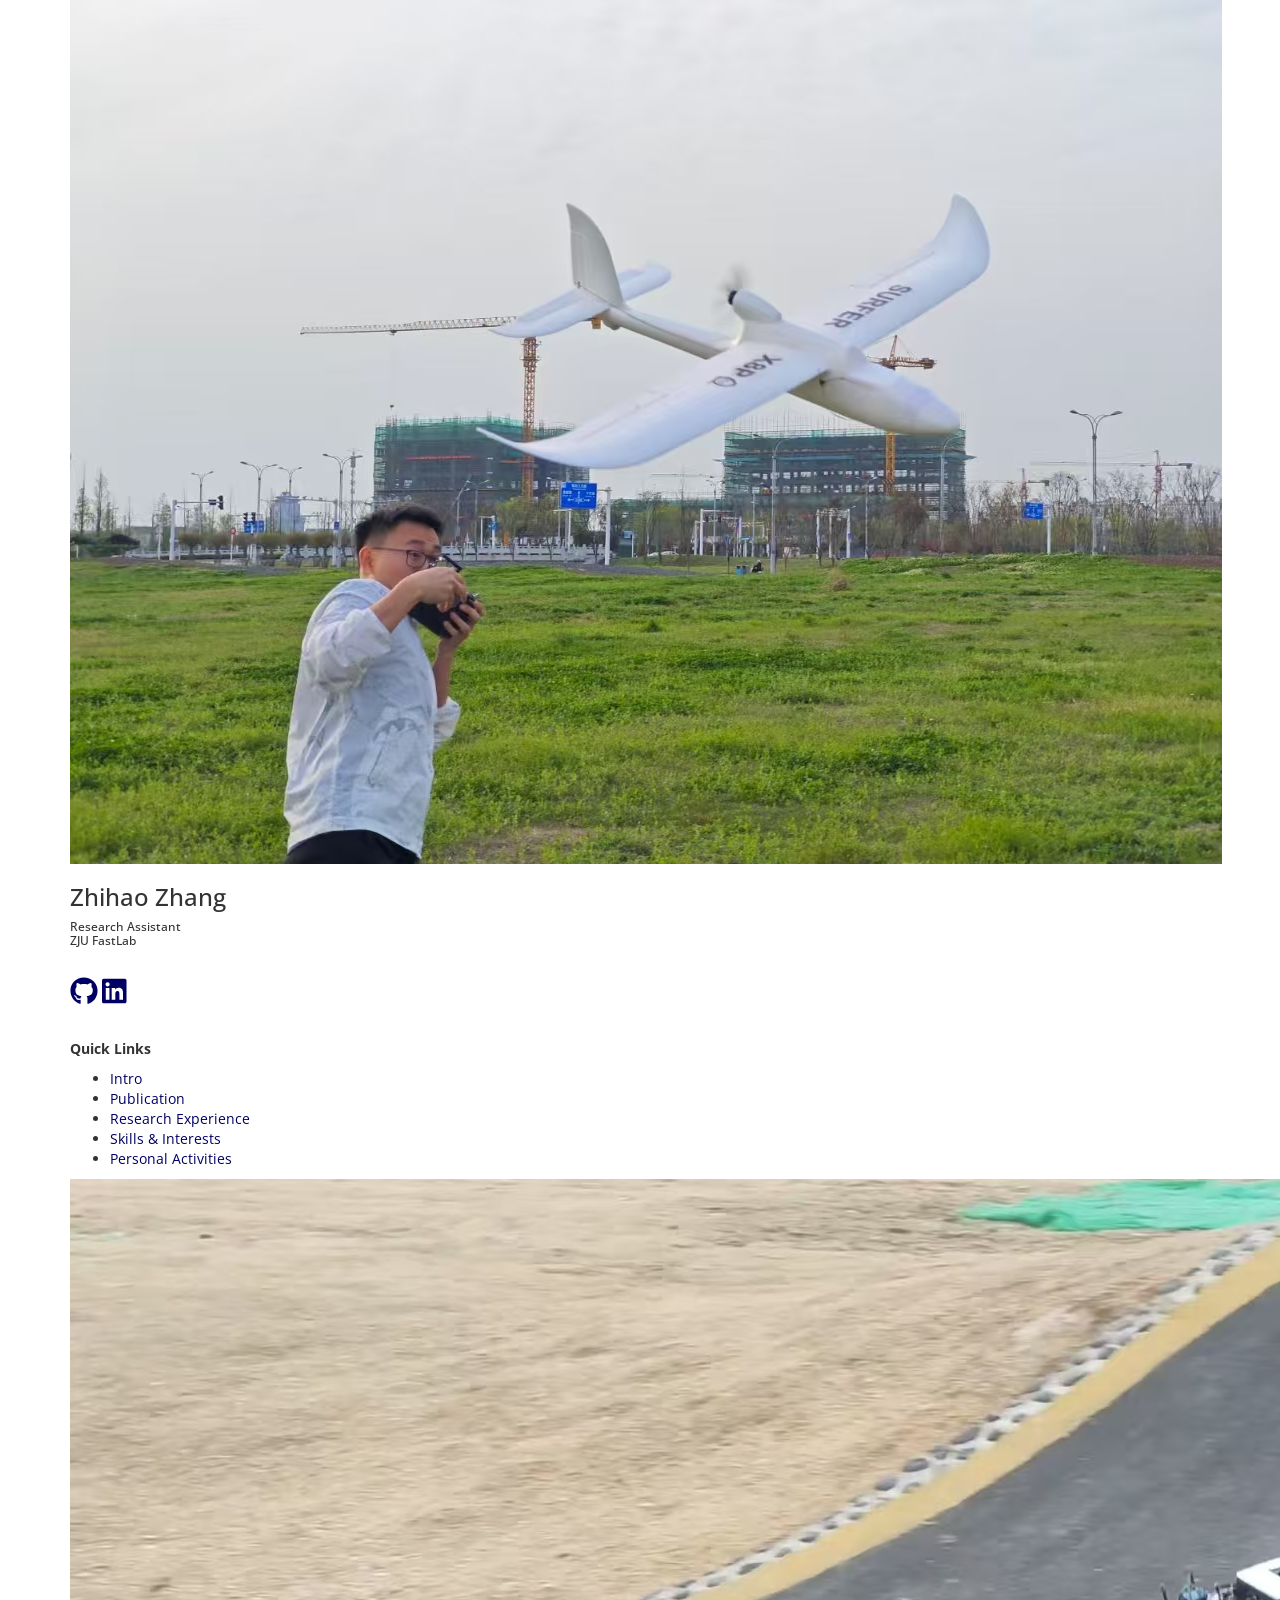
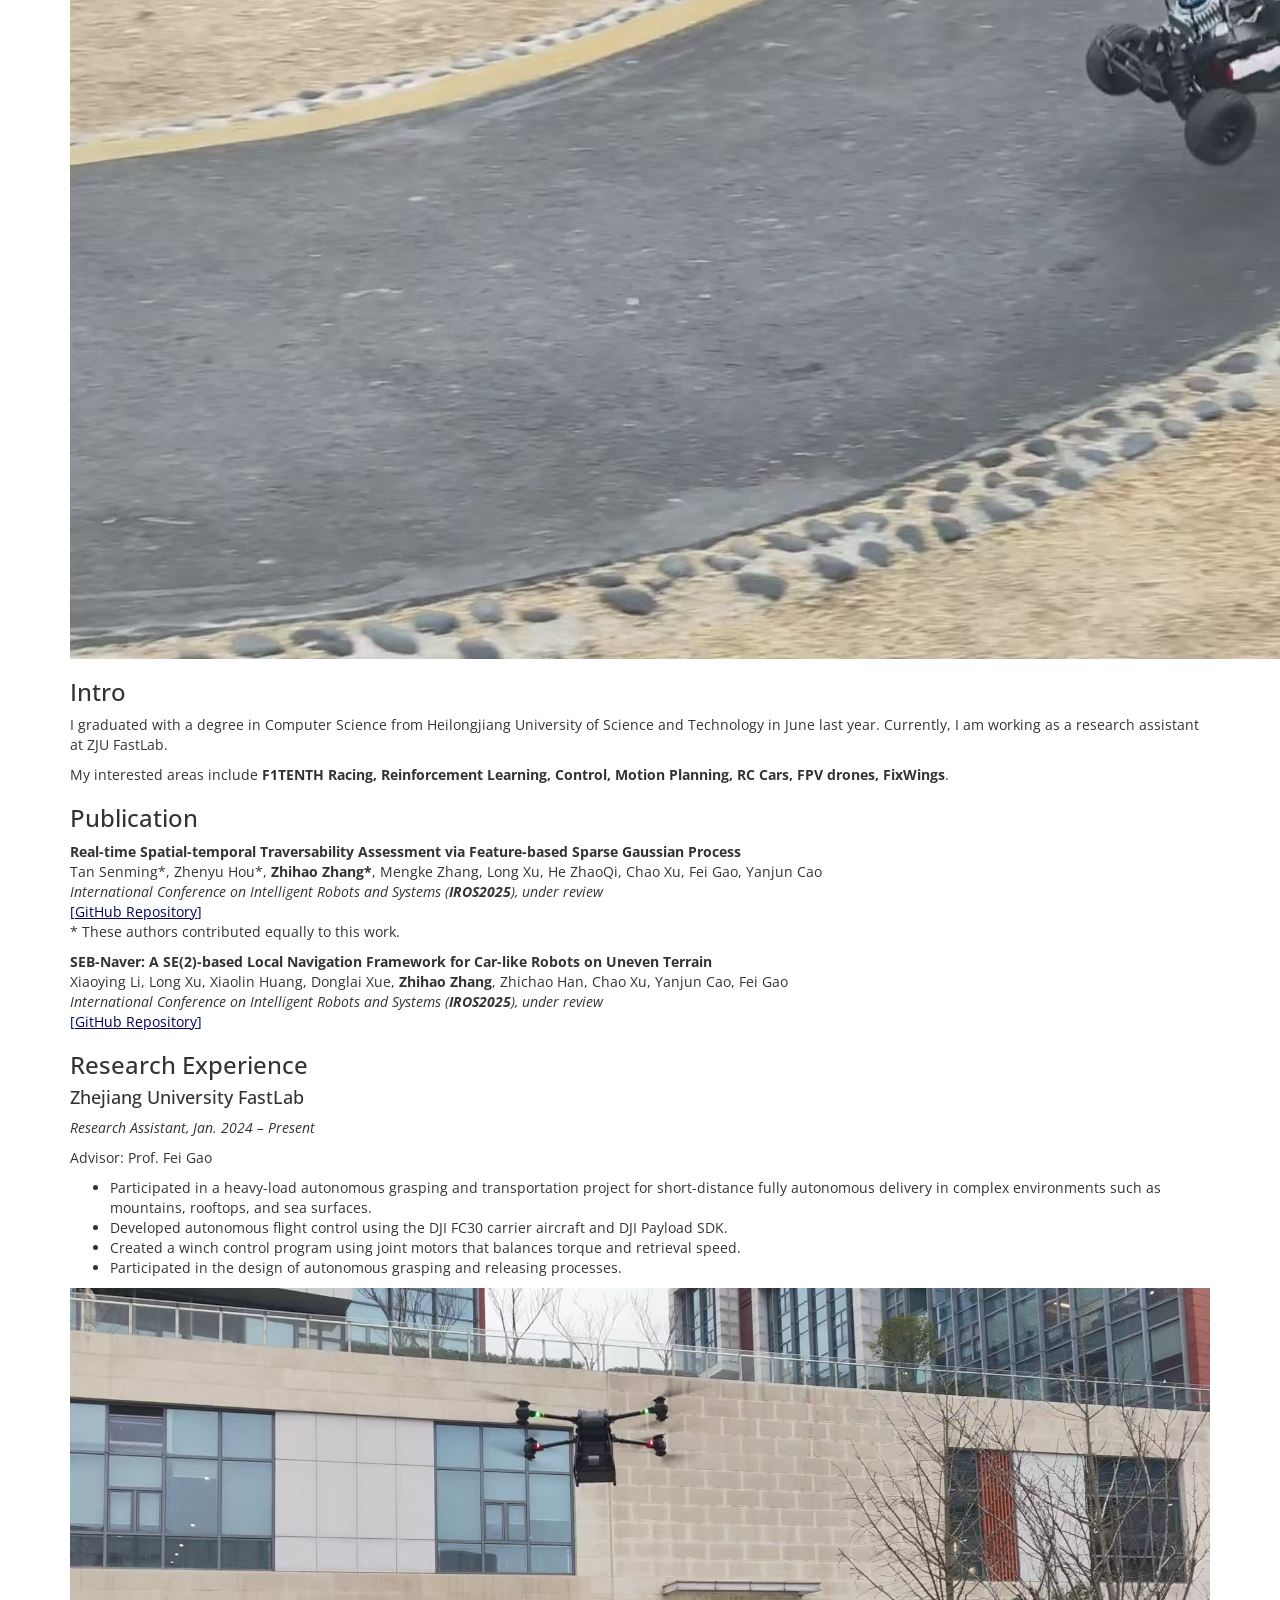
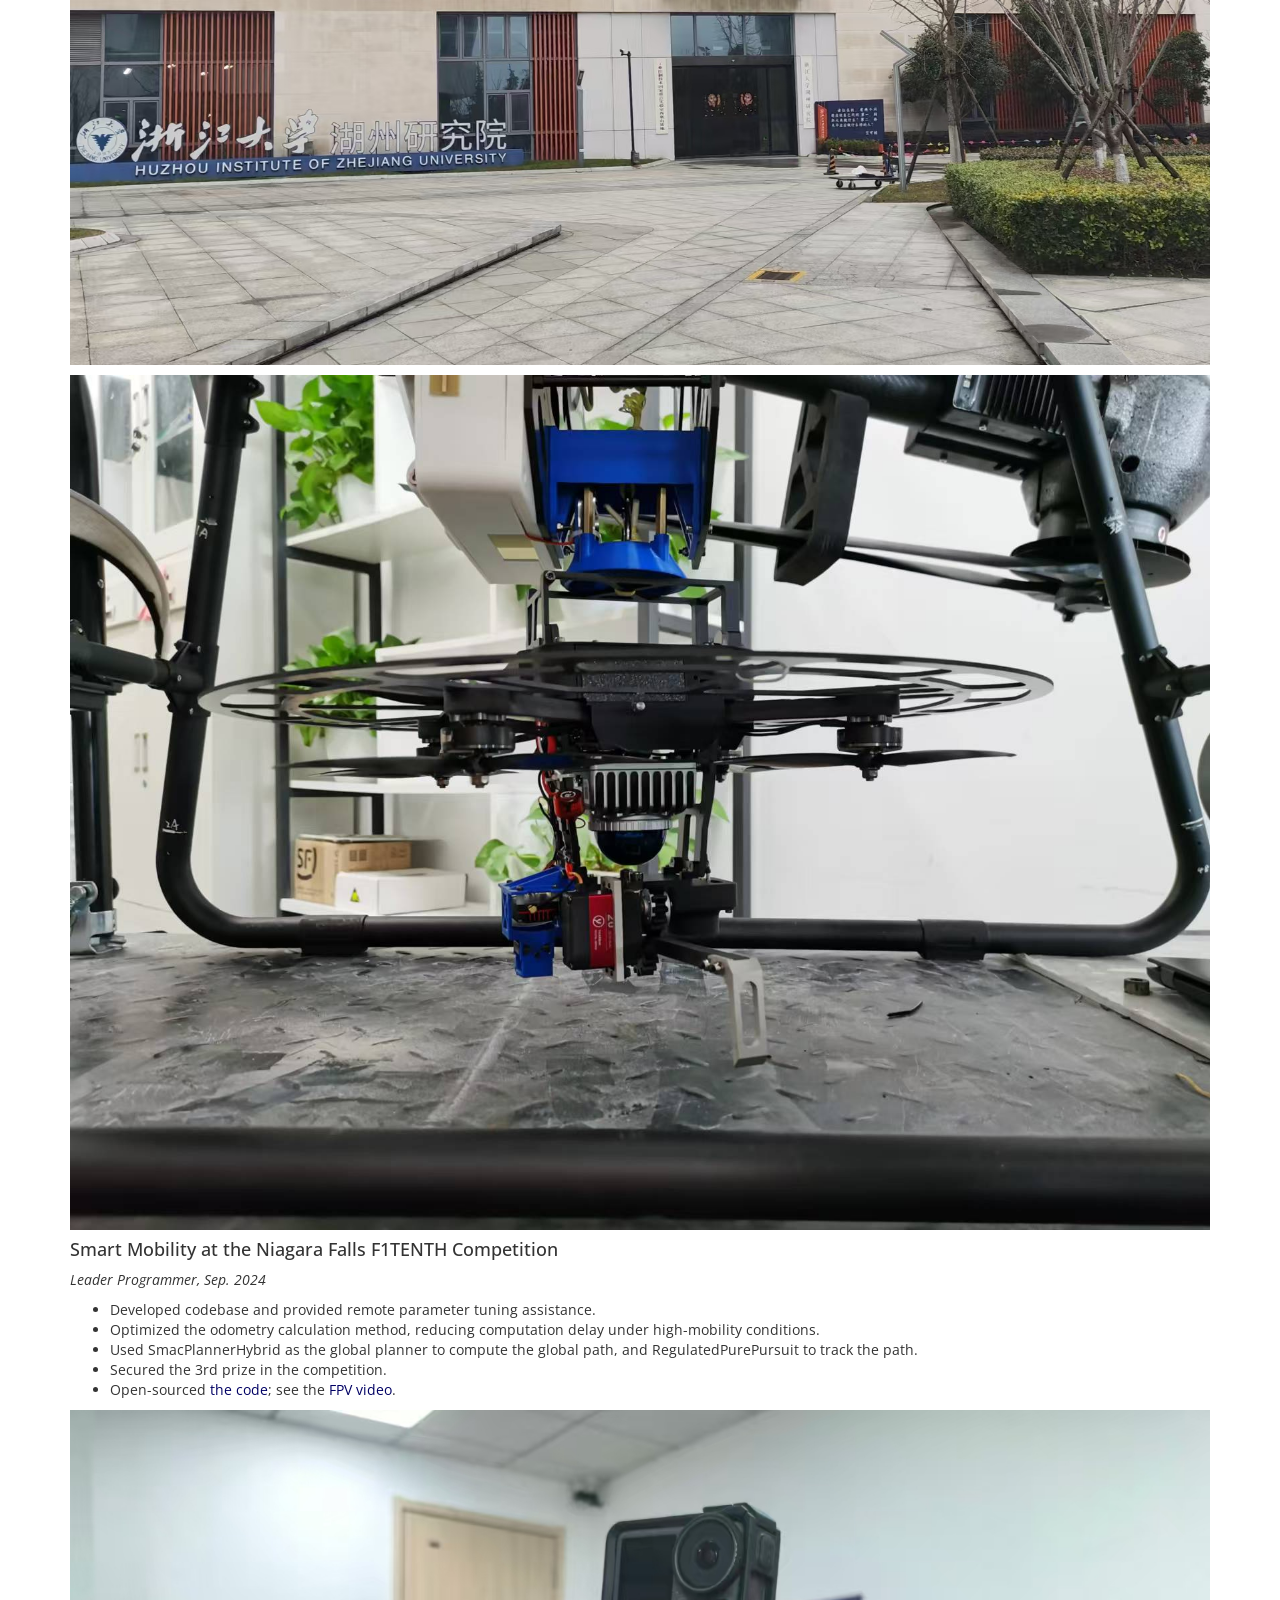
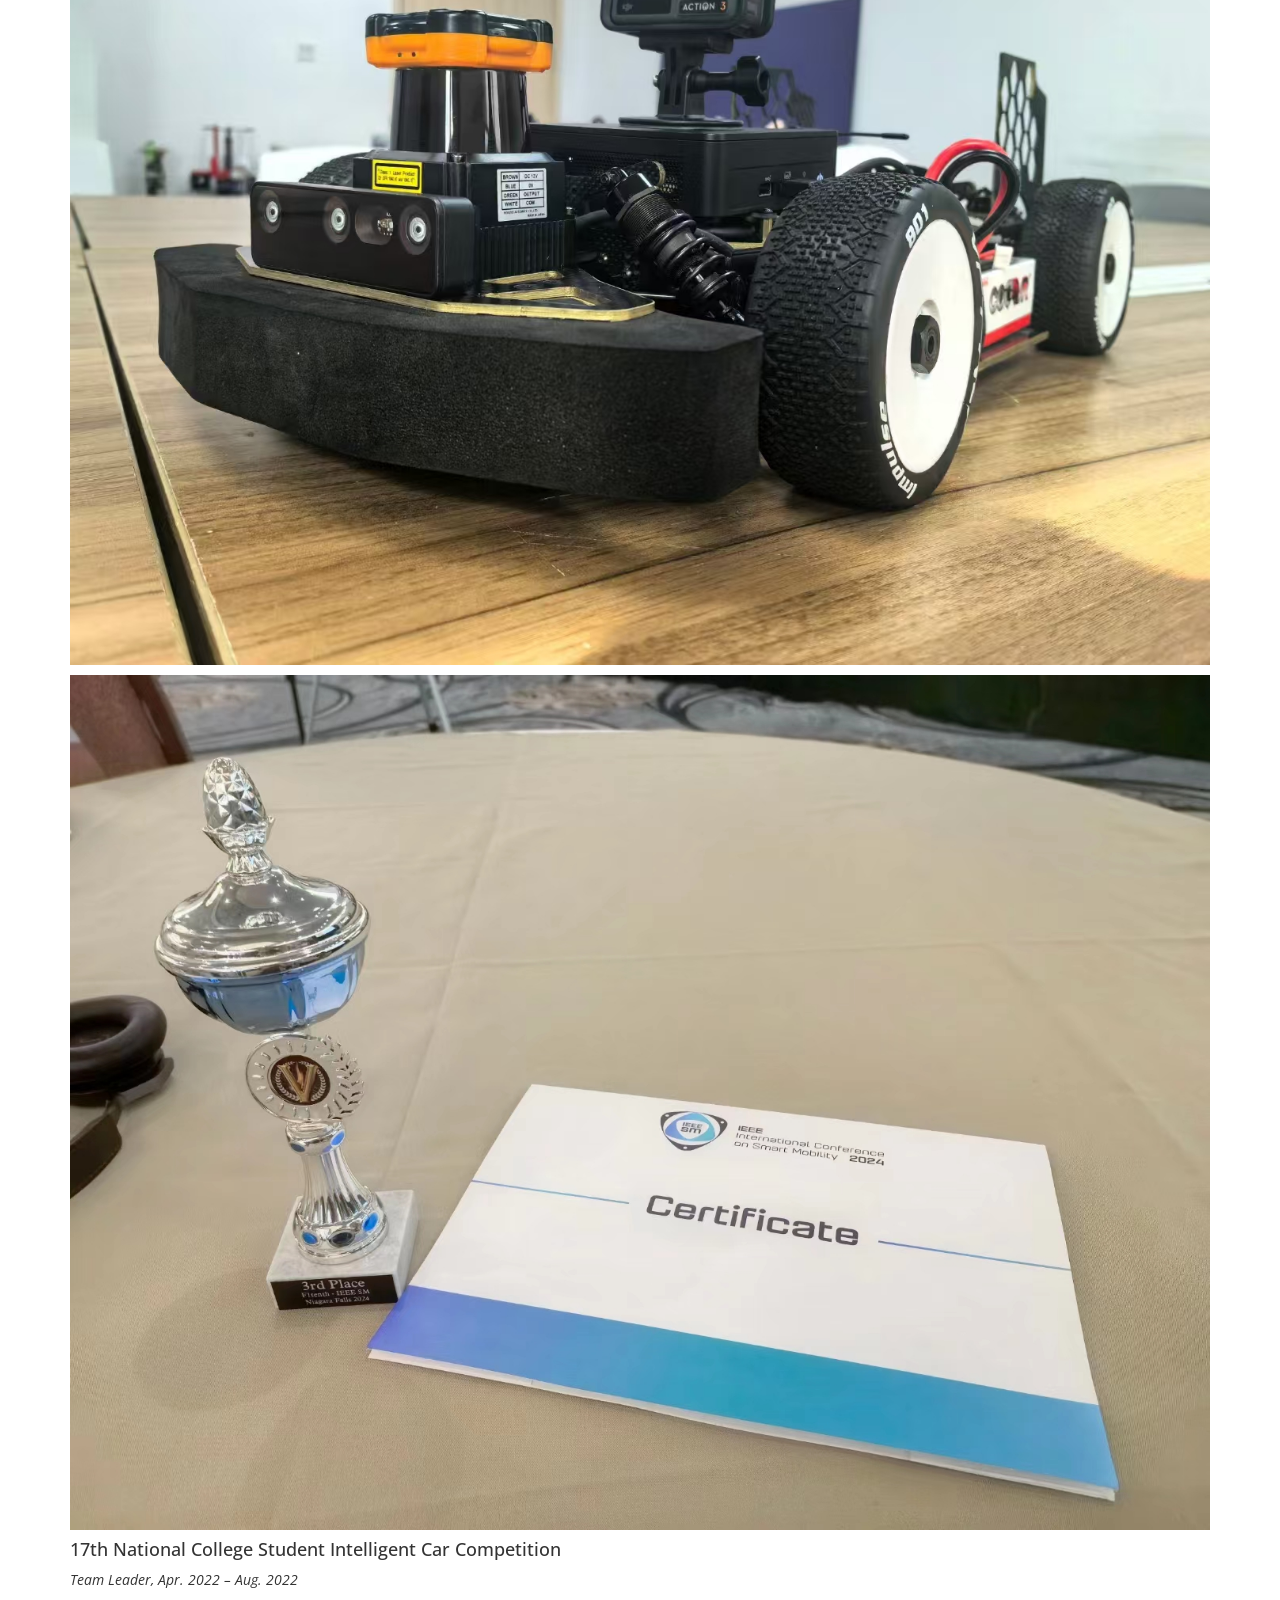
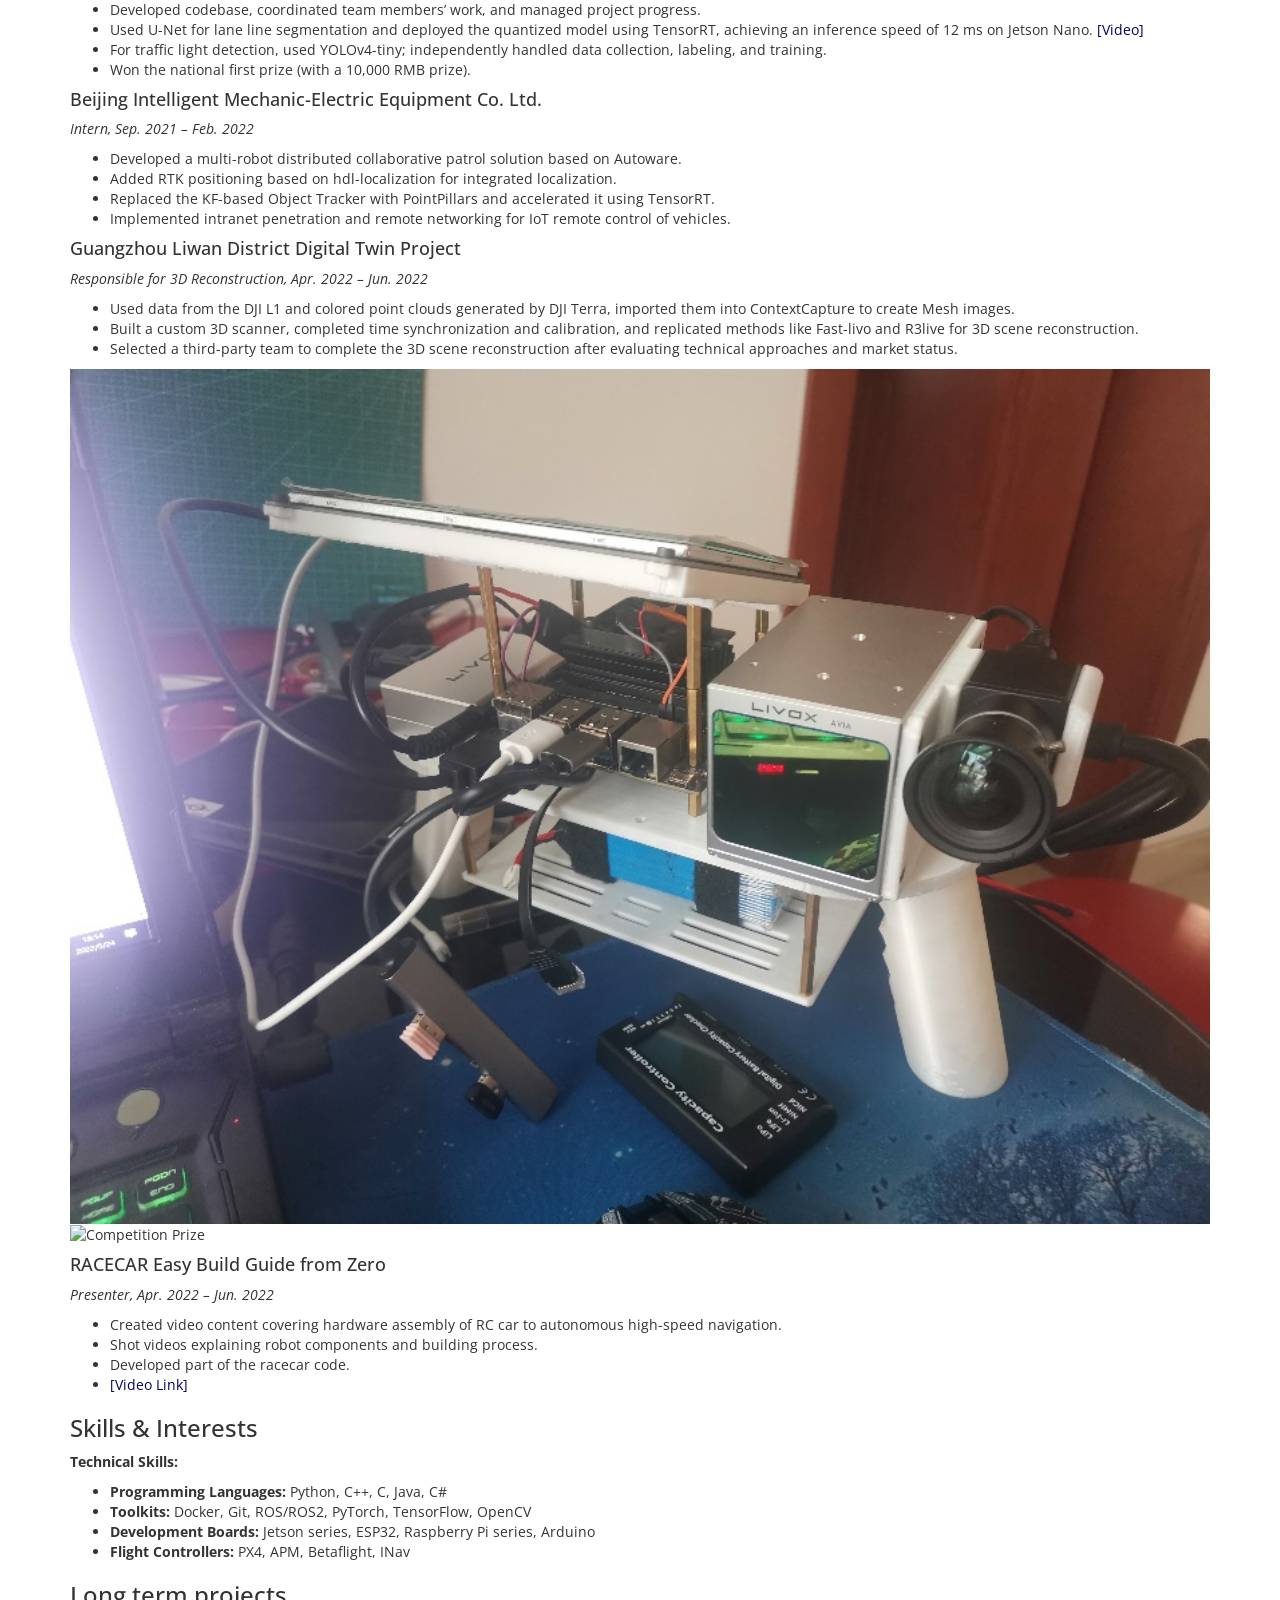
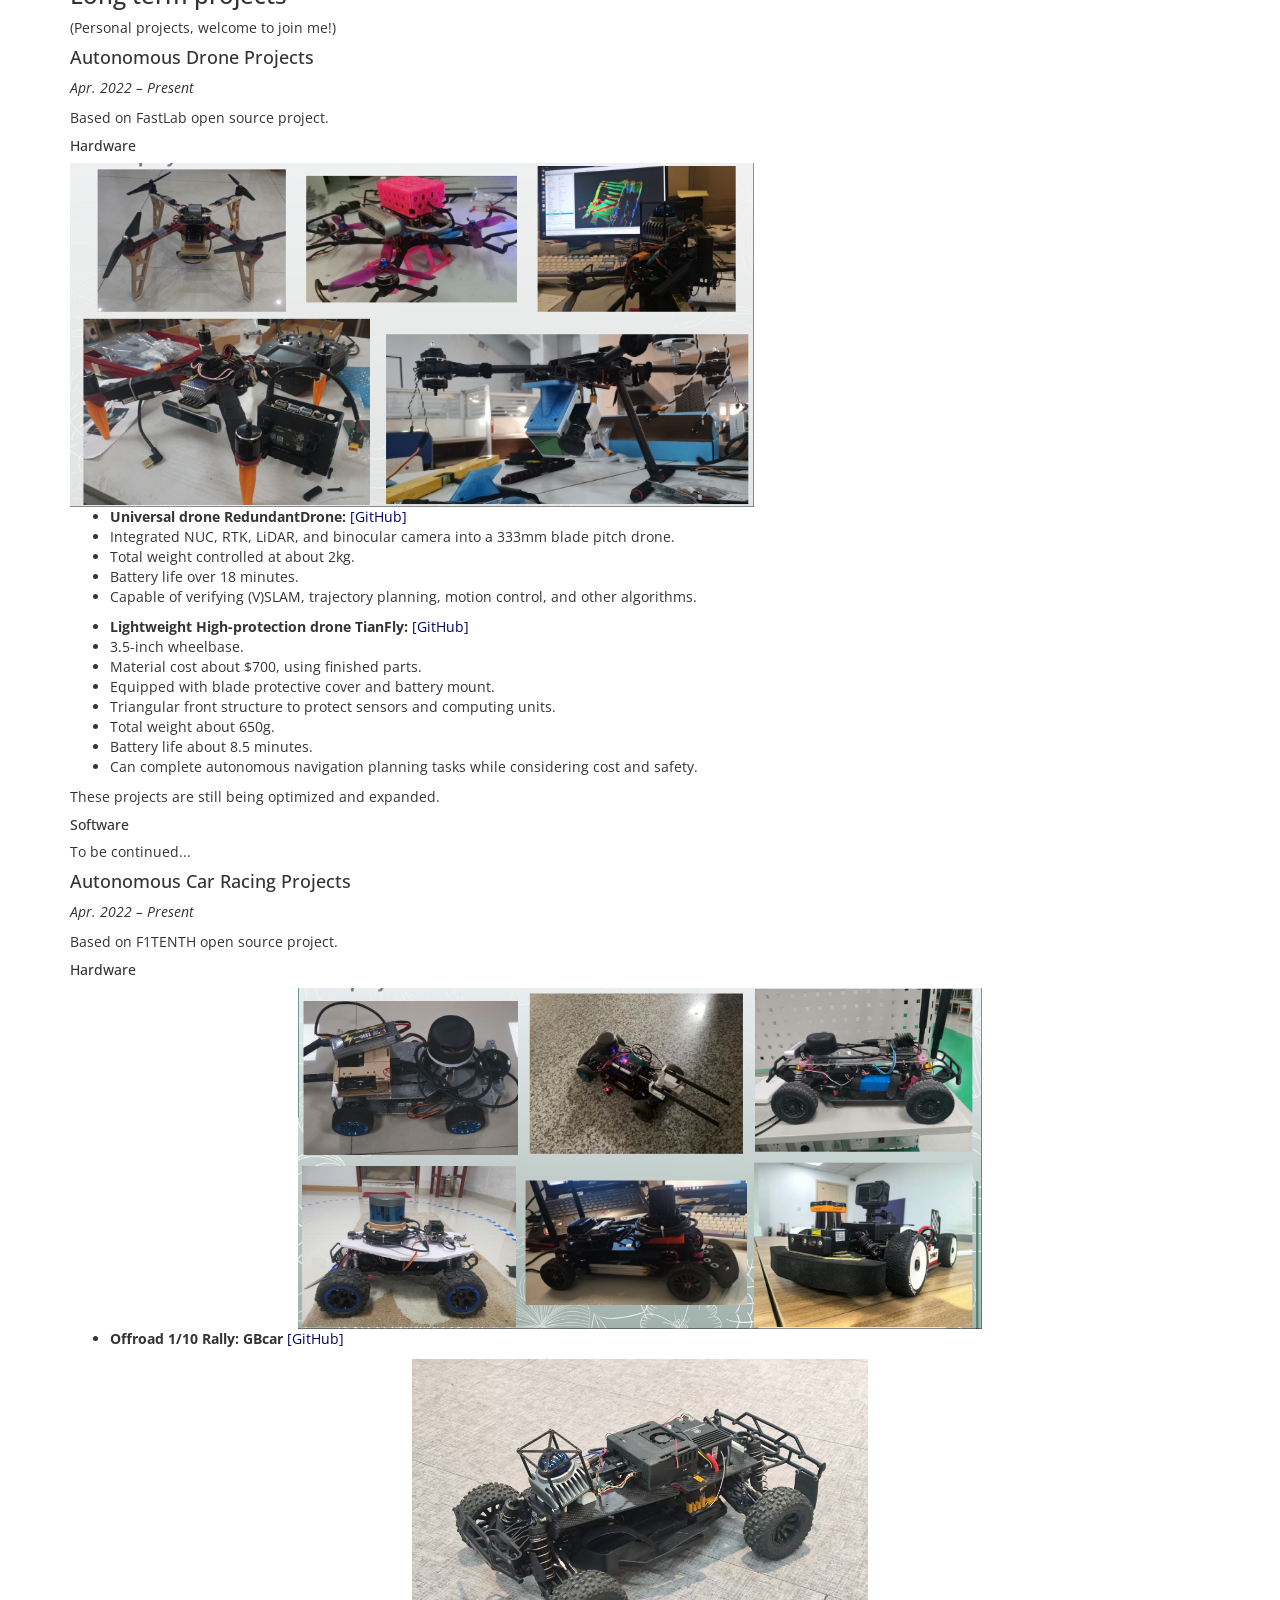
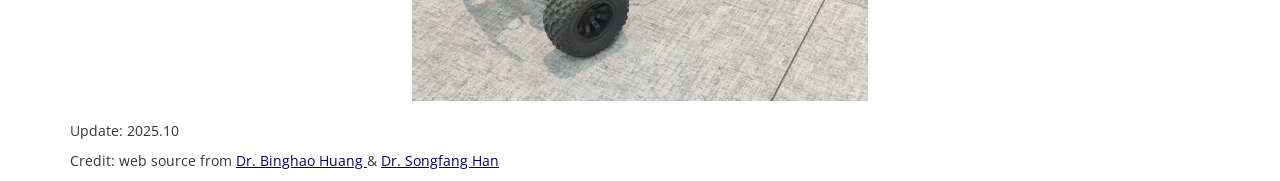
==== commit 74f3a6d5: "Update index.html" ====
--- a/index.html
+++ b/index.html
@@ -81,7 +81,7 @@
                                 <p>
                                     <b>Real-time Spatial-temporal Traversability Assessment via Feature-based Sparse Gaussian Process</b><br>
                                     Tan Senming*, Zhenyu Hou*, <b>Zhihao Zhang*</b>, Mengke Zhang, Long Xu, He ZhaoQi, Chao Xu, Fei Gao, Yanjun Cao<br>
-                                    <em>International Conference on Intelligent Robots and Systems (<b>IROS</b>), 2025</em><br>
+                                    <em>International Conference on Intelligent Robots and Systems (<b>IROS2025</b>), under review</em><br>
                                     <a href="https://github.com/ZJU-FAST-Lab/FSGP_BGK" target="_blank">[<u>GitHub Repository</u>]</a><br>
                                     * These authors contributed equally to this work.
                                 </p>
@@ -92,7 +92,7 @@
                                 <p>
                                     <b>SEB-Naver: A SE(2)-based Local Navigation Framework for Car-like Robots on Uneven Terrain</b><br>
                                     Xiaoying Li, Long Xu, Xiaolin Huang, Donglai Xue, <b>Zhihao Zhang</b>, Zhichao Han, Chao Xu, Yanjun Cao, Fei Gao<br>
-                                    <em>International Conference on Intelligent Robots and Systems (<b>IROS</b>), 2025</em><br>
+                                    <em>International Conference on Intelligent Robots and Systems (<b>IROS2025</b>), under review</em><br>
                                     <a href="https://github.com/ZJU-FAST-Lab/seb_naver" target="_blank">[<u>GitHub Repository</u>]</a>
                                 </p>
                             </div>
@@ -286,4 +286,4 @@
         });
     </script>
 </body>
-</html>+</html>
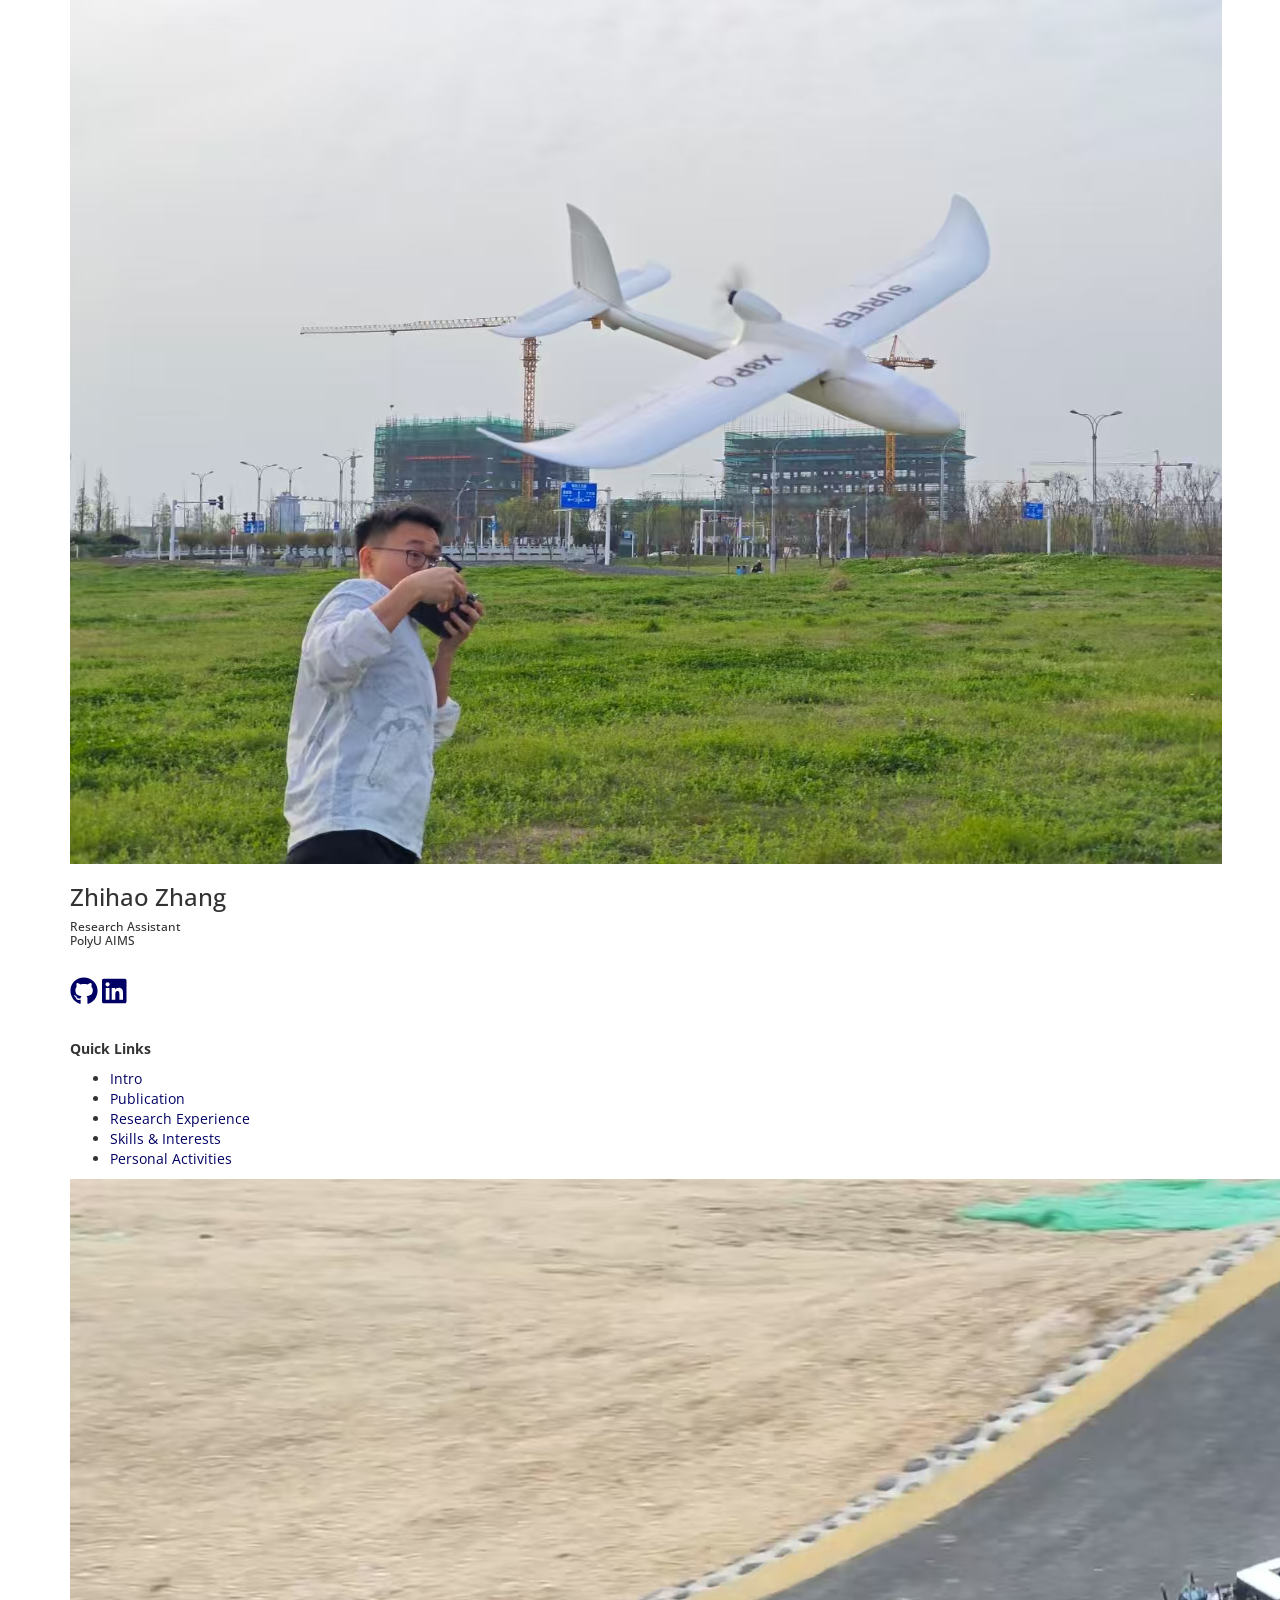
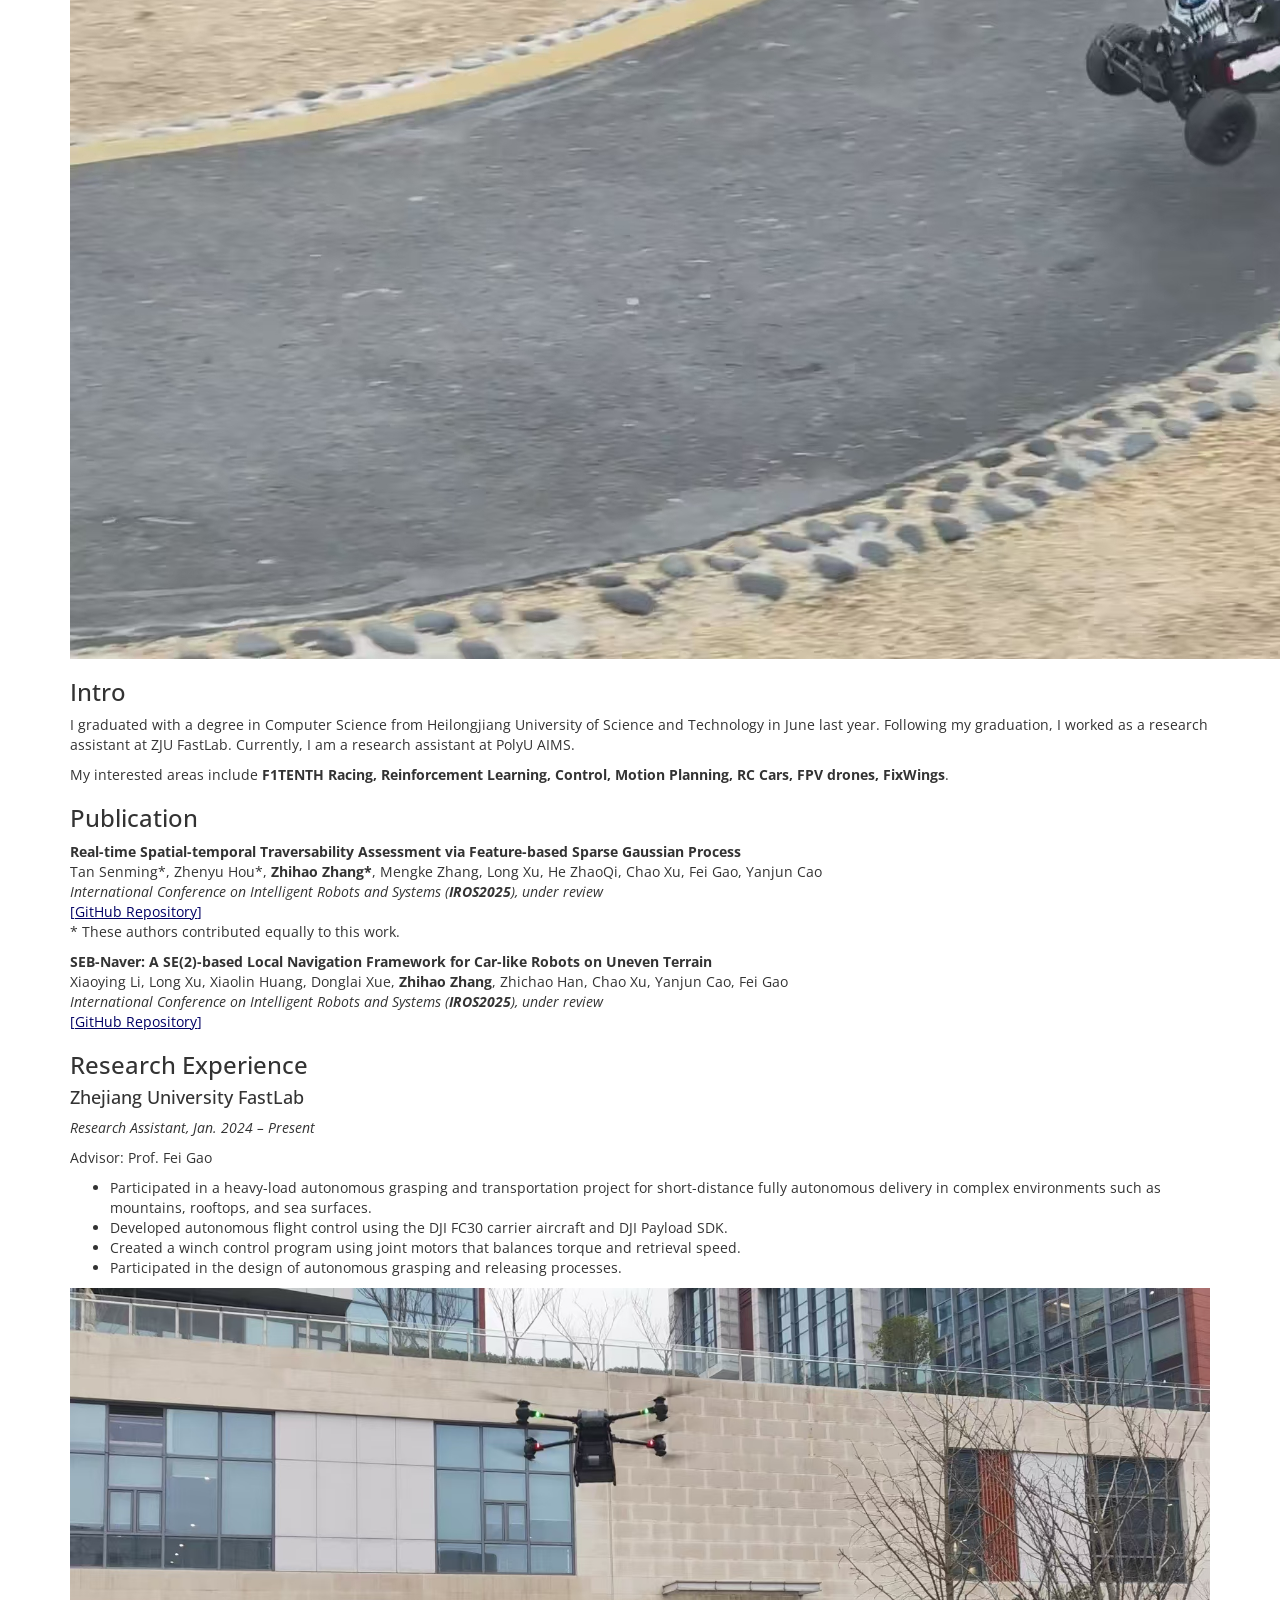
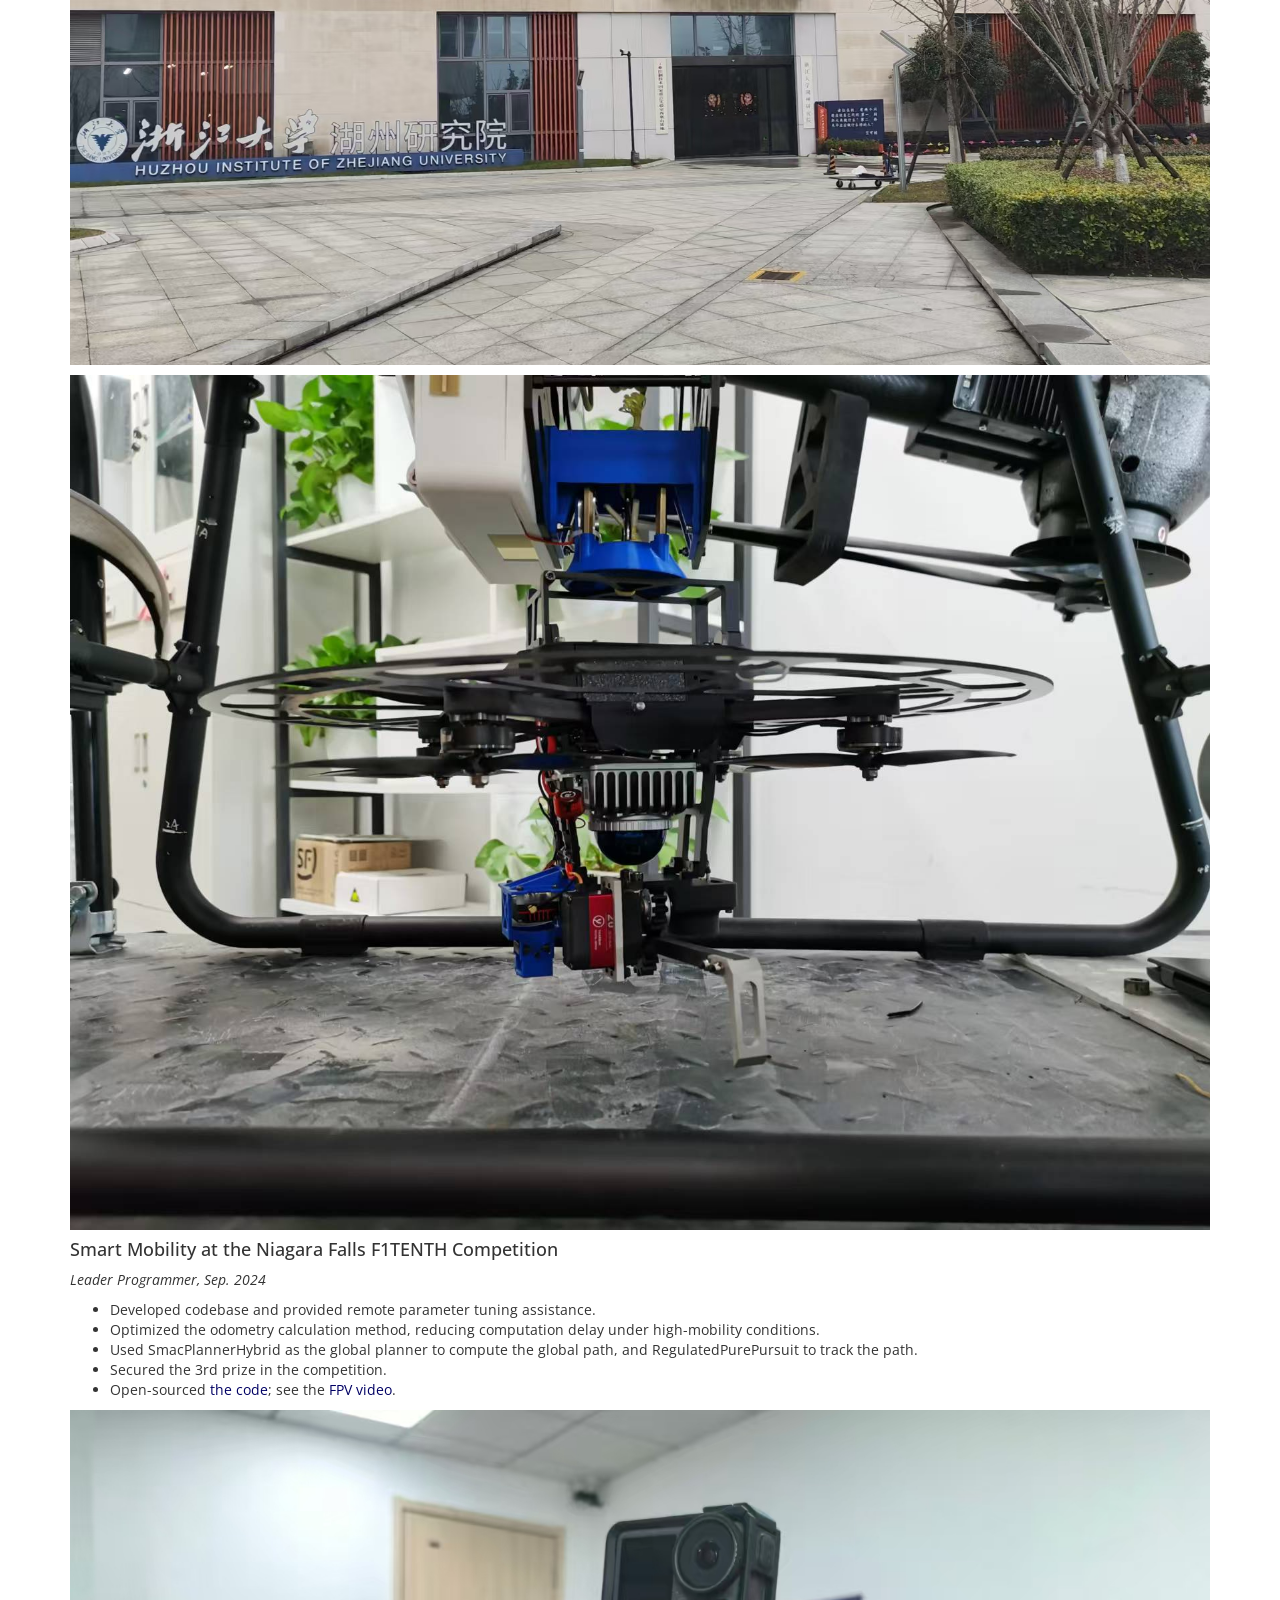
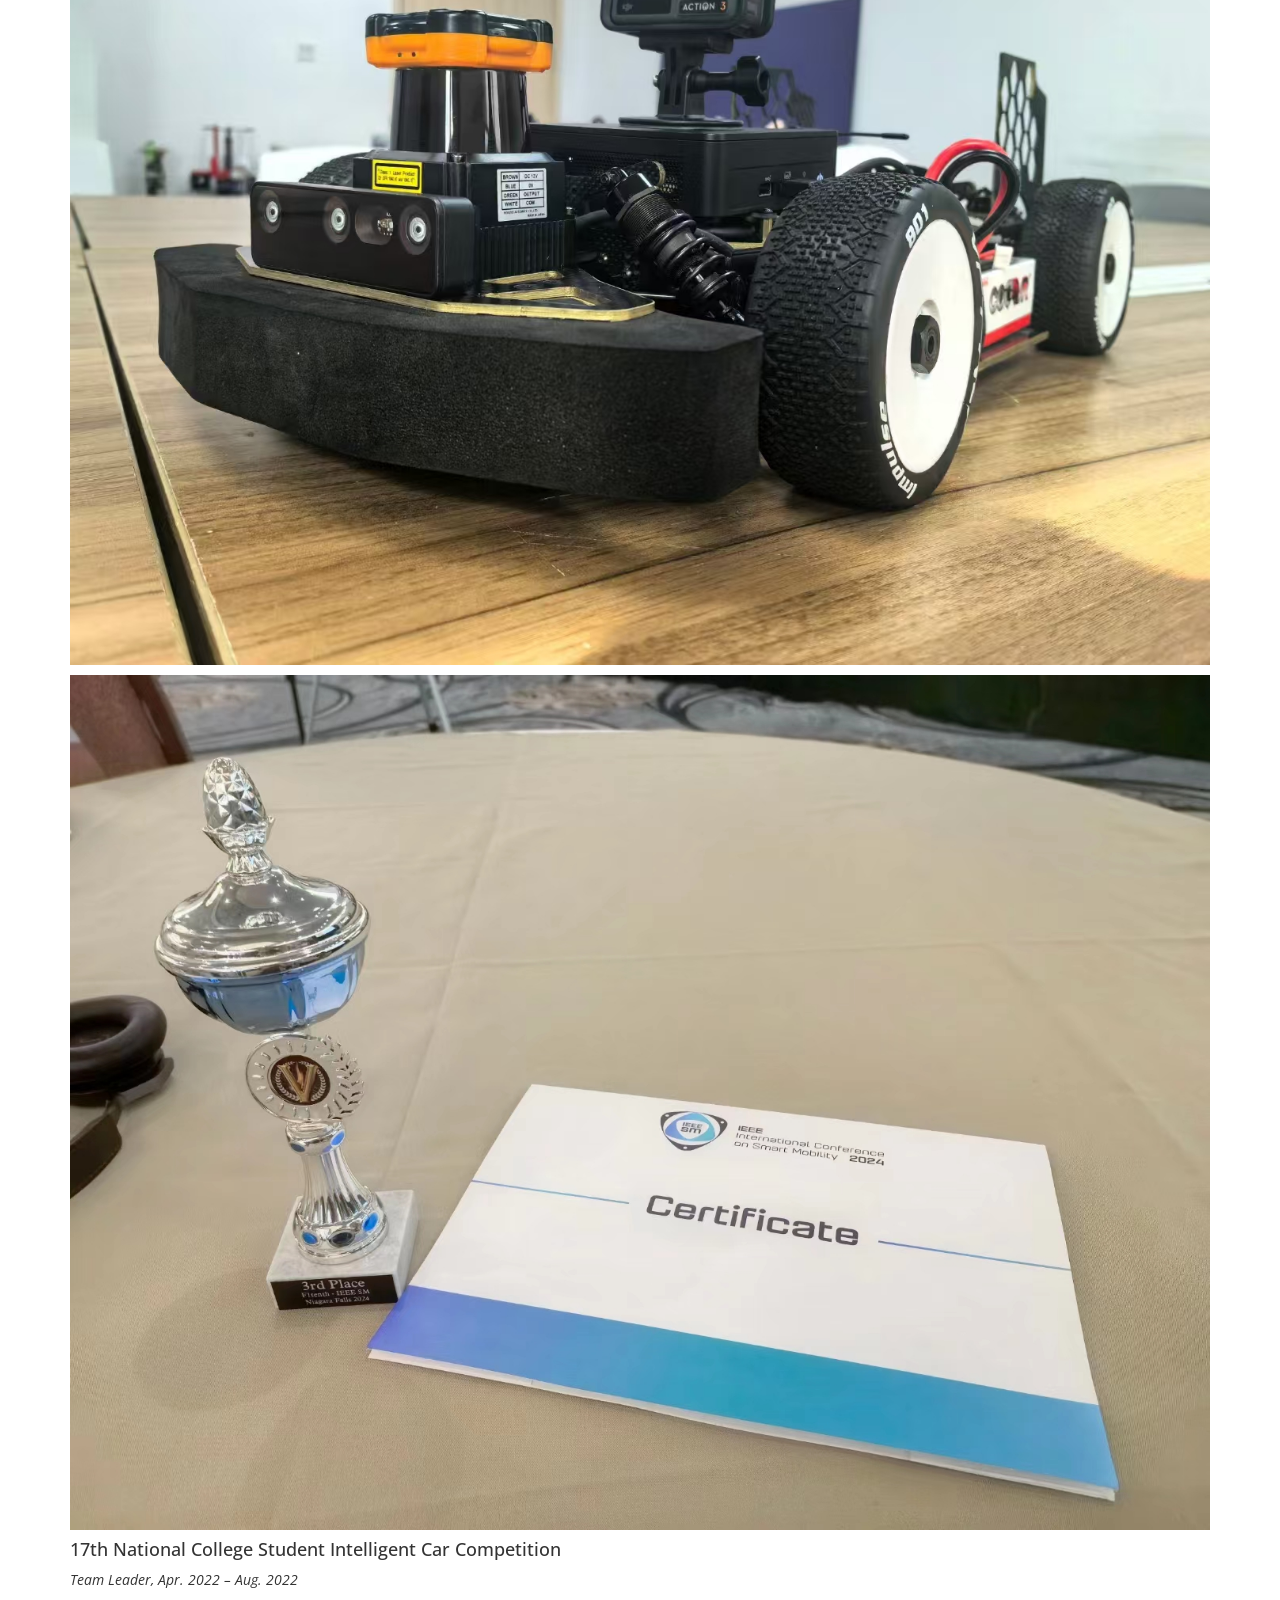
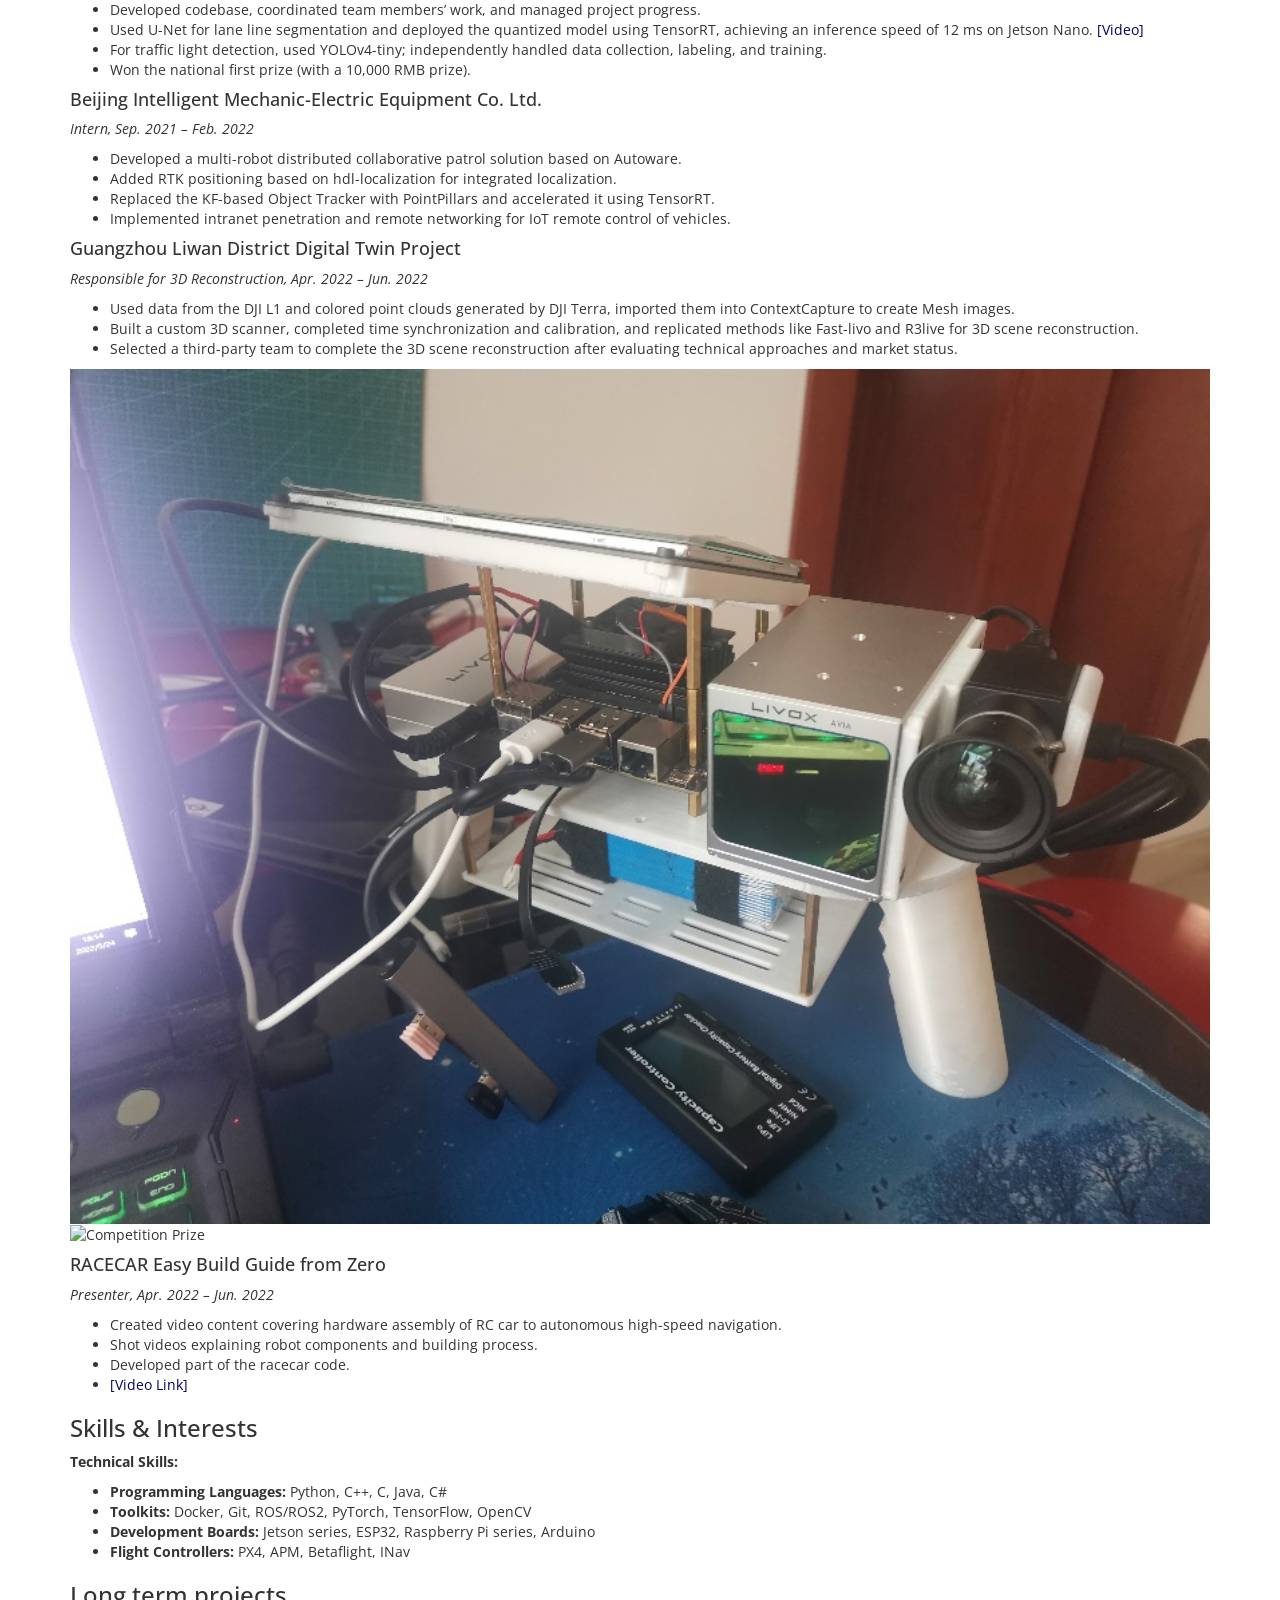
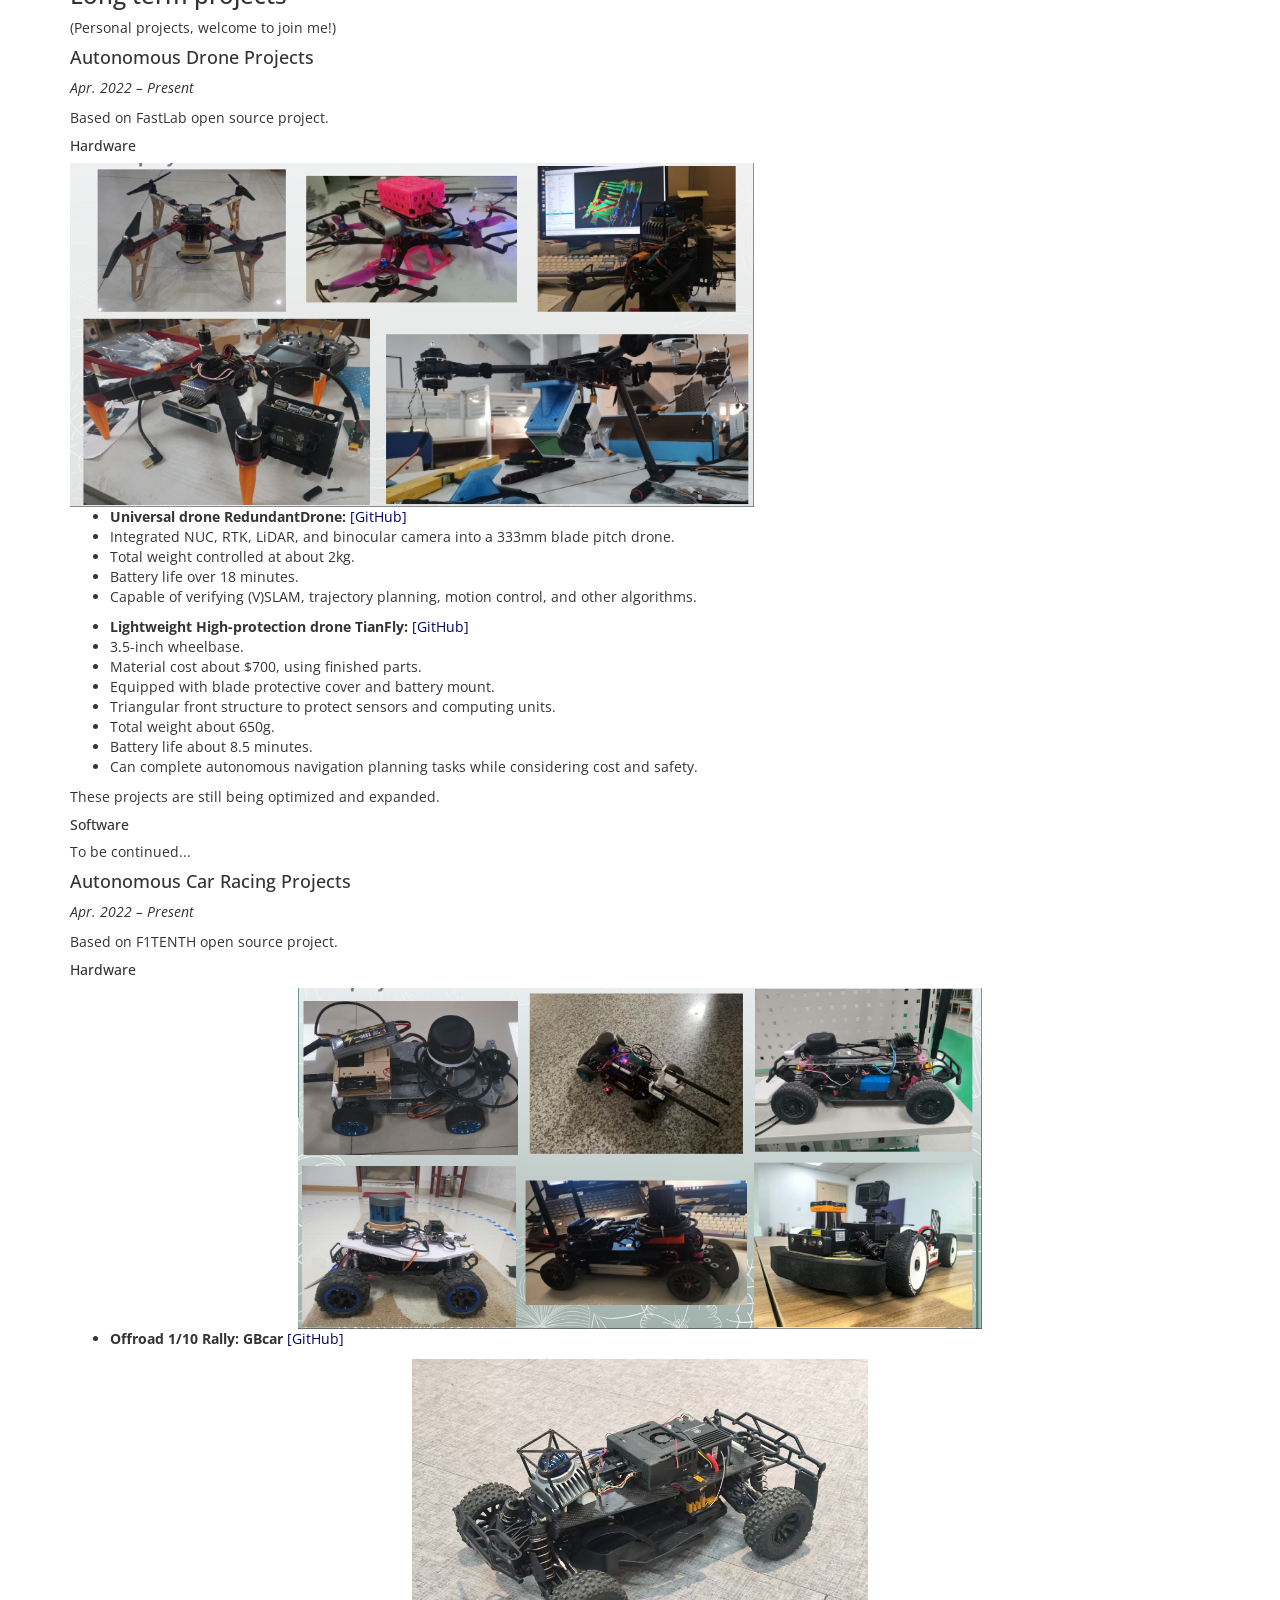
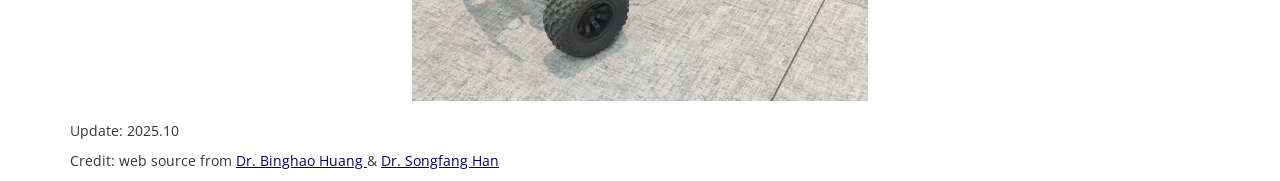
==== commit db534da2: "Update index.html" ====
--- a/index.html
+++ b/index.html
@@ -27,7 +27,7 @@
                         </figure>
                         <div class="content">
                             <h3>Zhihao Zhang</h3>
-                            <h6>Research Assistant<br> ZJU FastLab</h6>
+                            <h6>Research Assistant<br> PolyU AIMS</h6>
                         </div>
                         <div class="social">
                           <!-- Gmail -->
@@ -71,7 +71,7 @@
                       </div>
                         <!-- Intro -->
                         <h3 id="intro">Intro</h3>
-                        <p>I graduated with a degree in Computer Science from Heilongjiang University of Science and Technology in June last year. Currently, I am working as a research assistant at ZJU FastLab.</p>
+                        <p>I graduated with a degree in Computer Science from Heilongjiang University of Science and Technology in June last year. Following my graduation, I worked as a research assistant at ZJU FastLab. Currently, I am a research assistant at PolyU AIMS.</p>
                         <p>My interested areas include <b>F1TENTH Racing, Reinforcement Learning, Control, Motion Planning, RC Cars, FPV drones, FixWings</b>.</p>
 
                         <!-- Publication -->
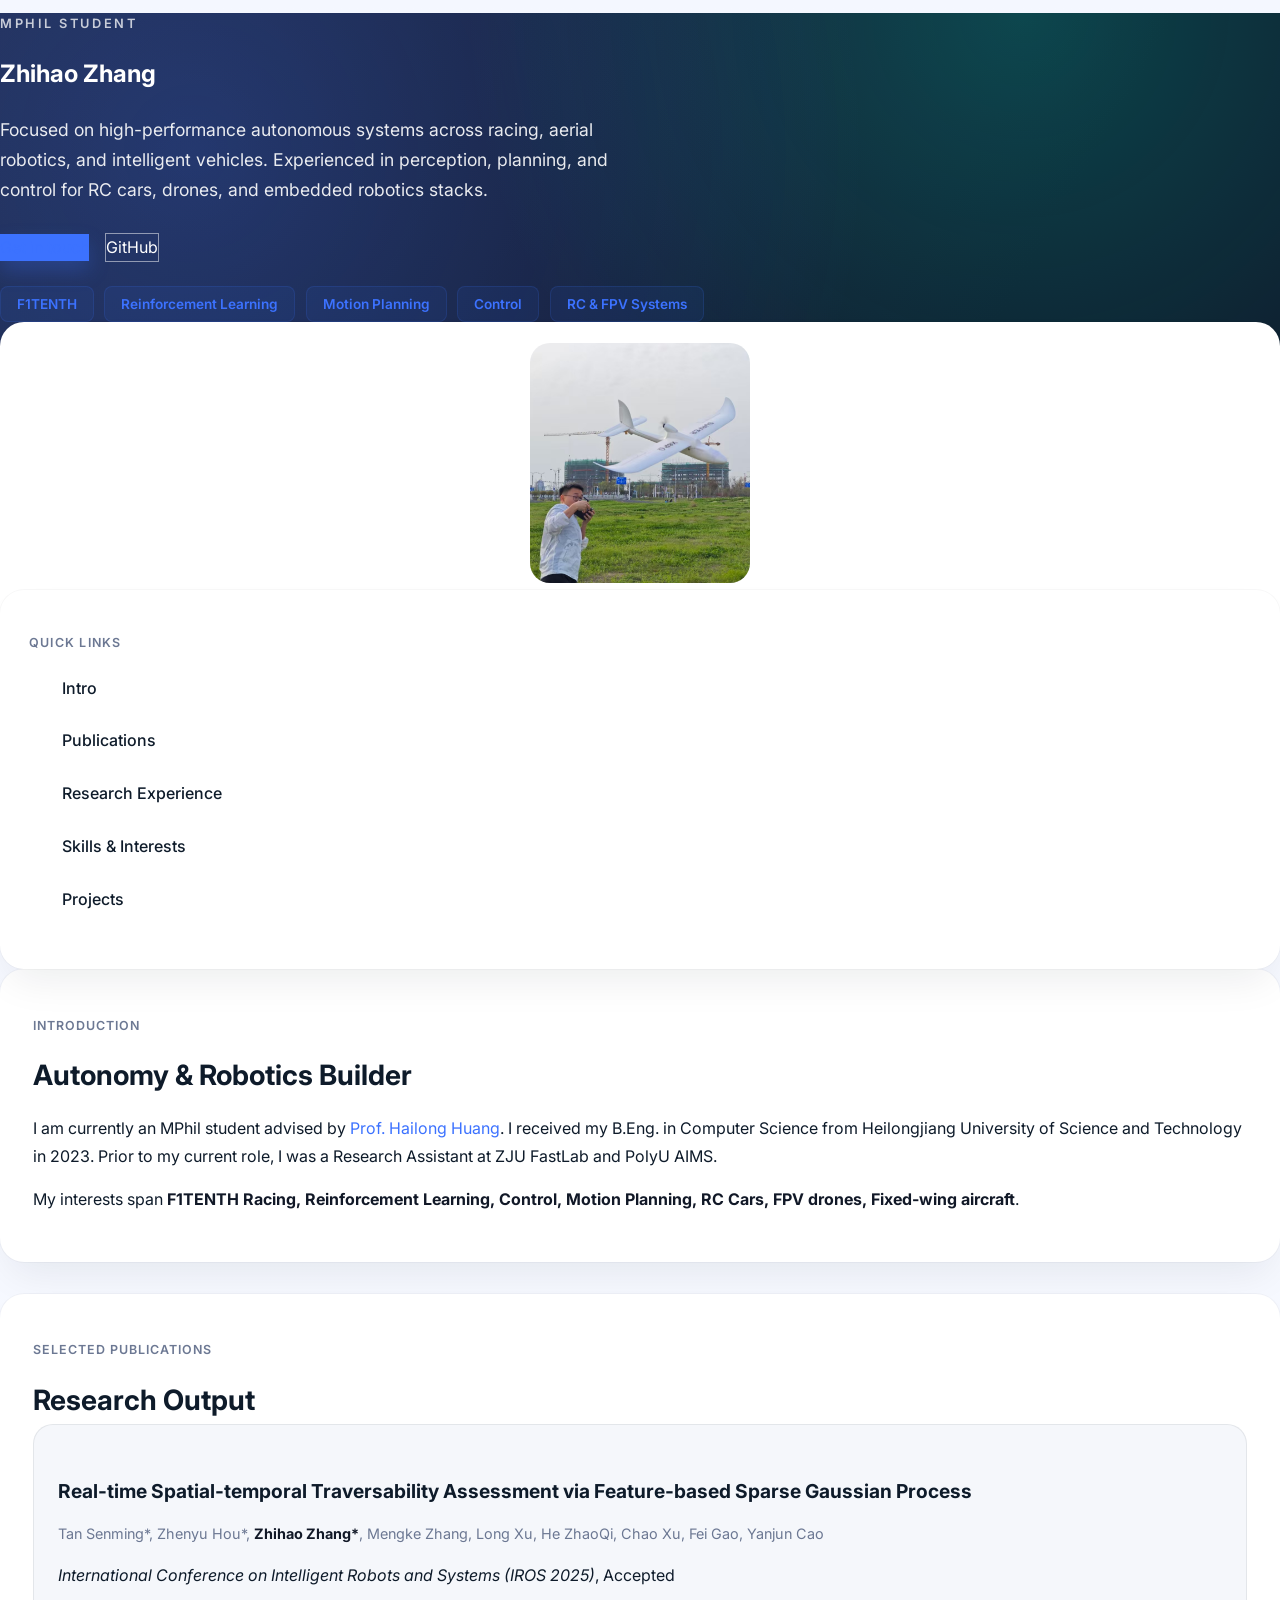
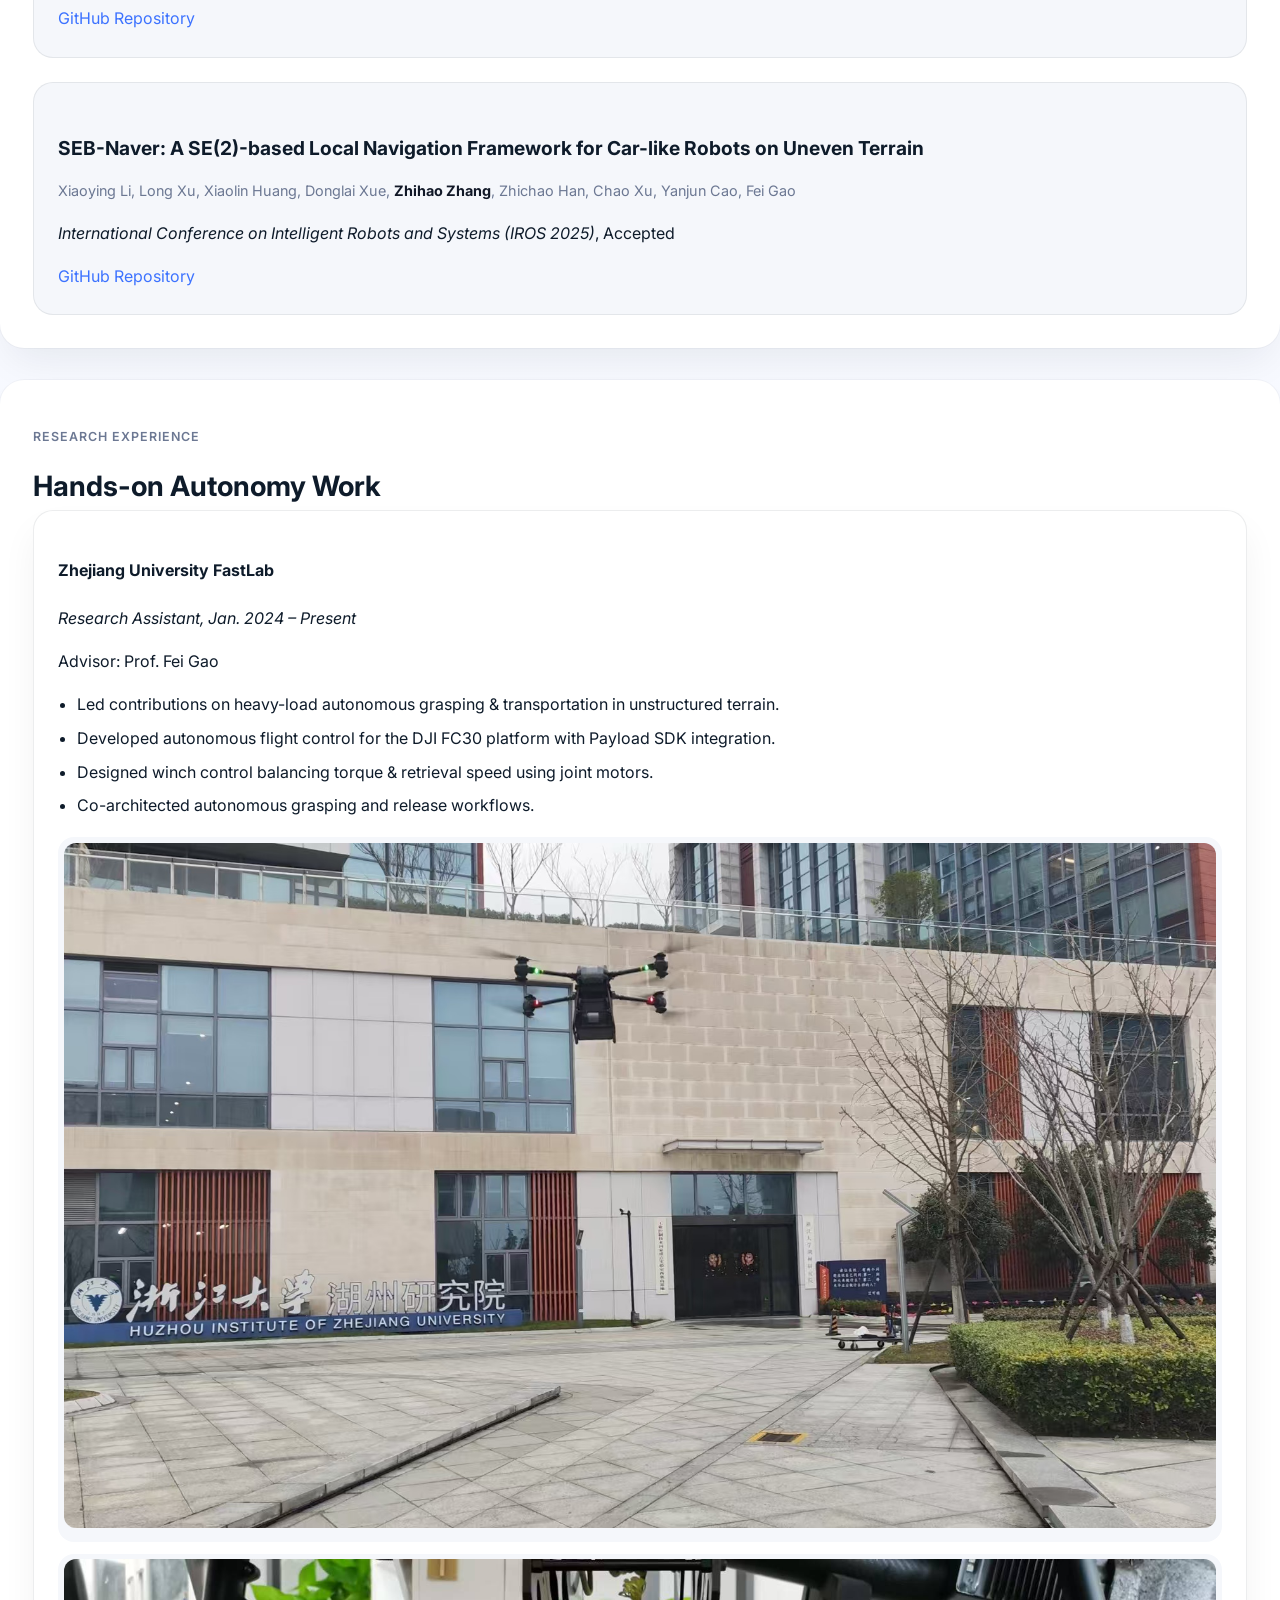
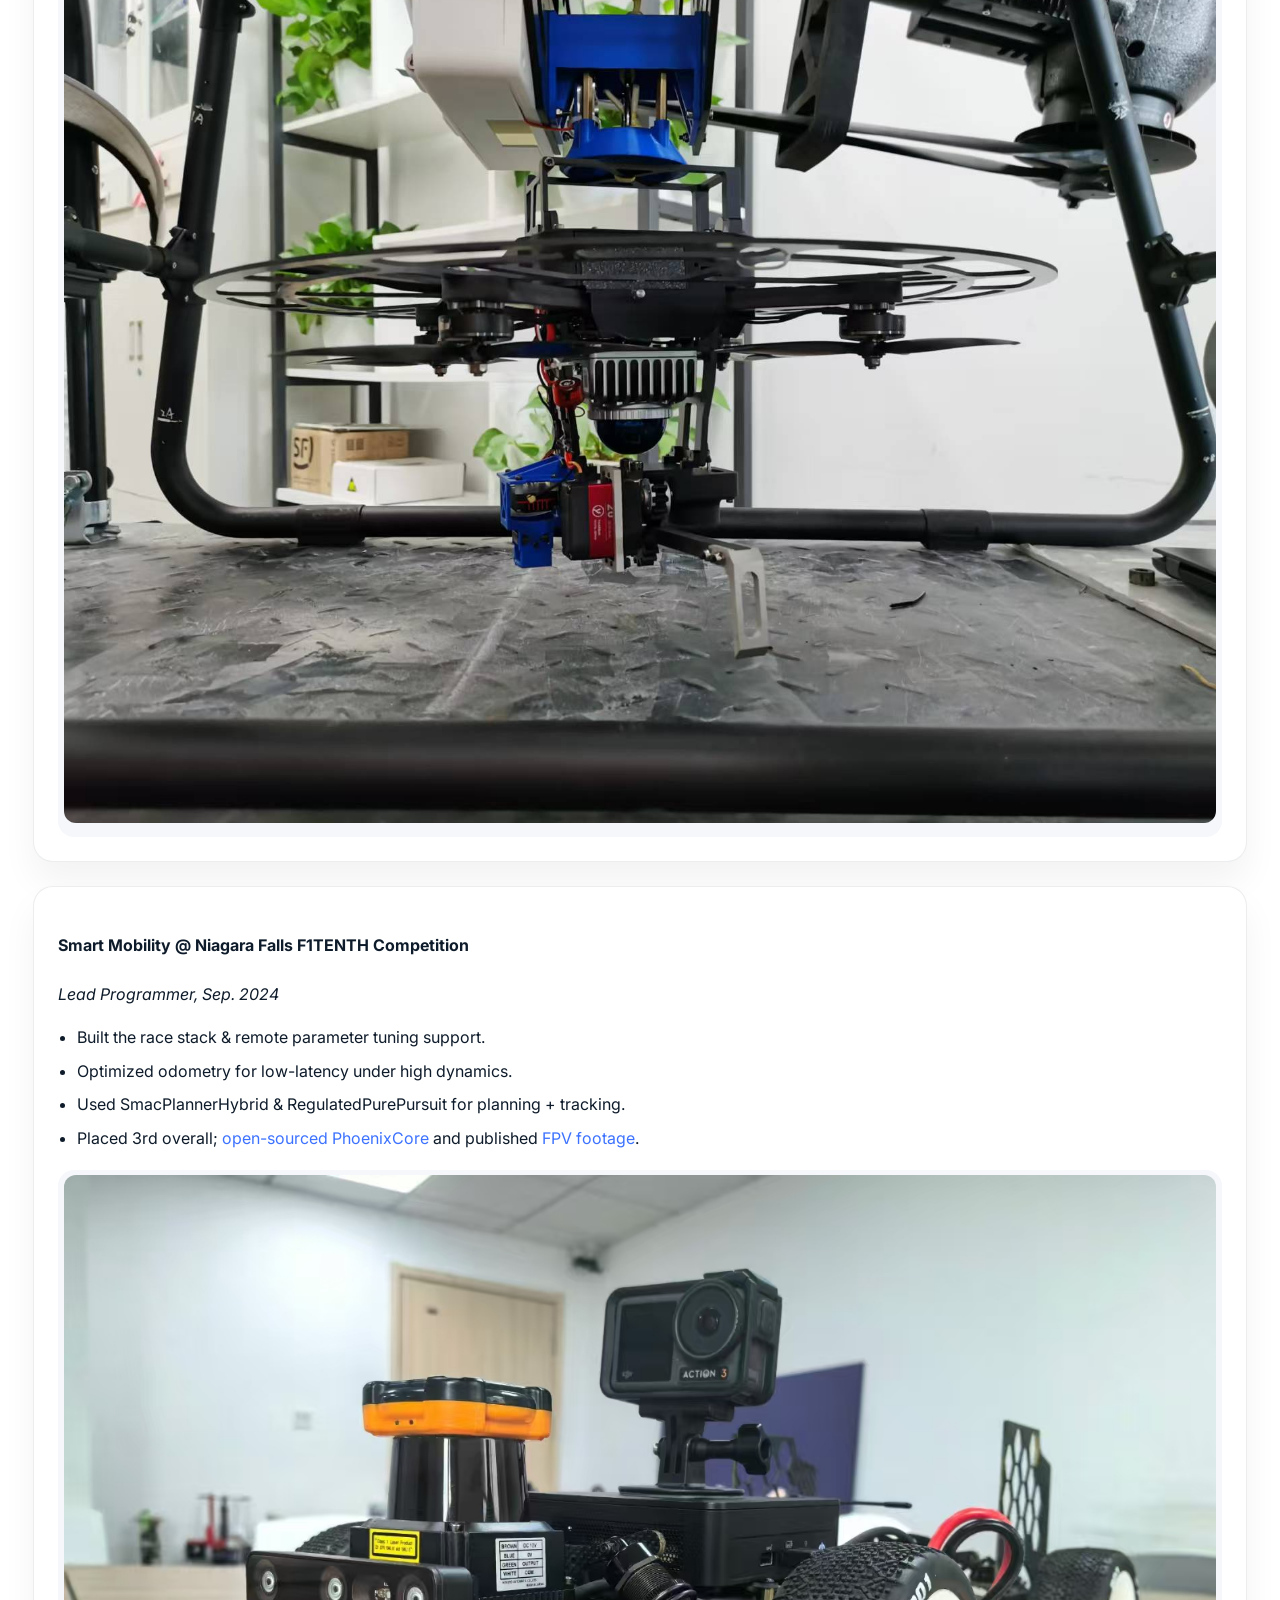
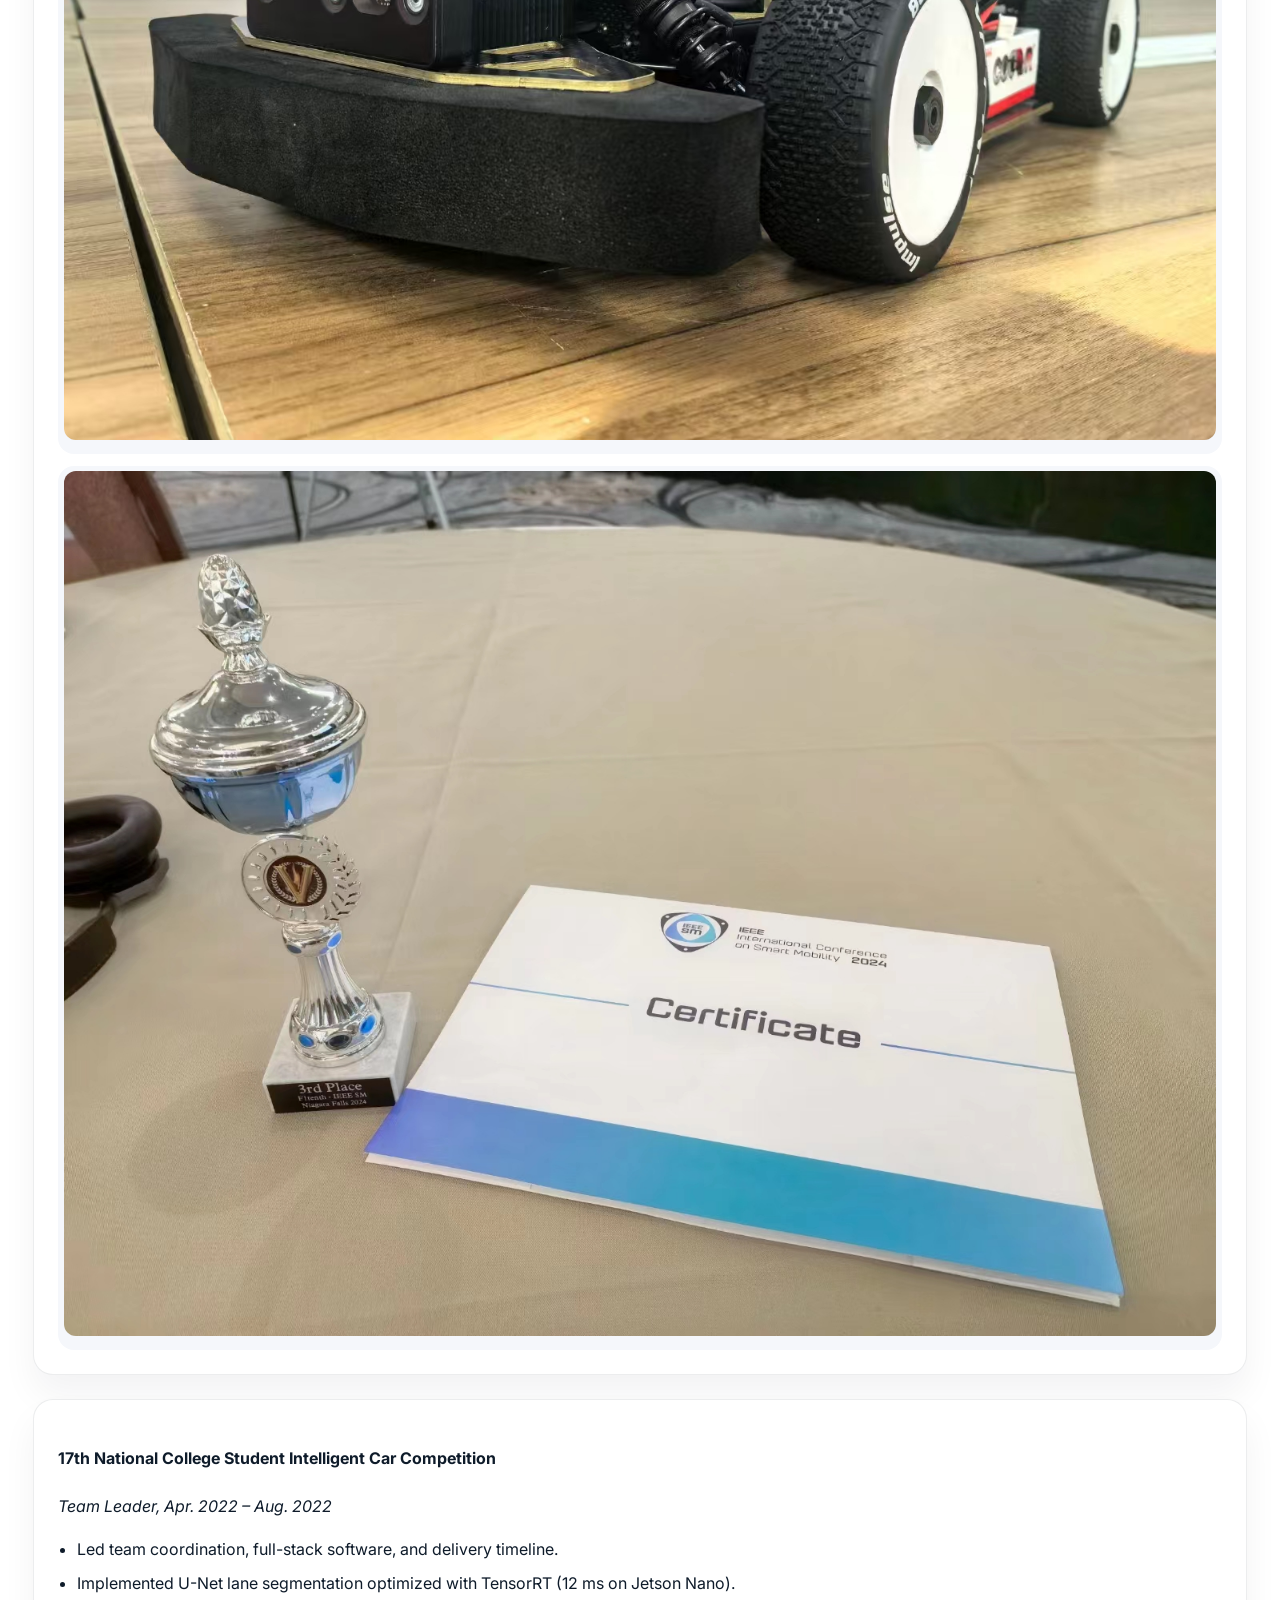
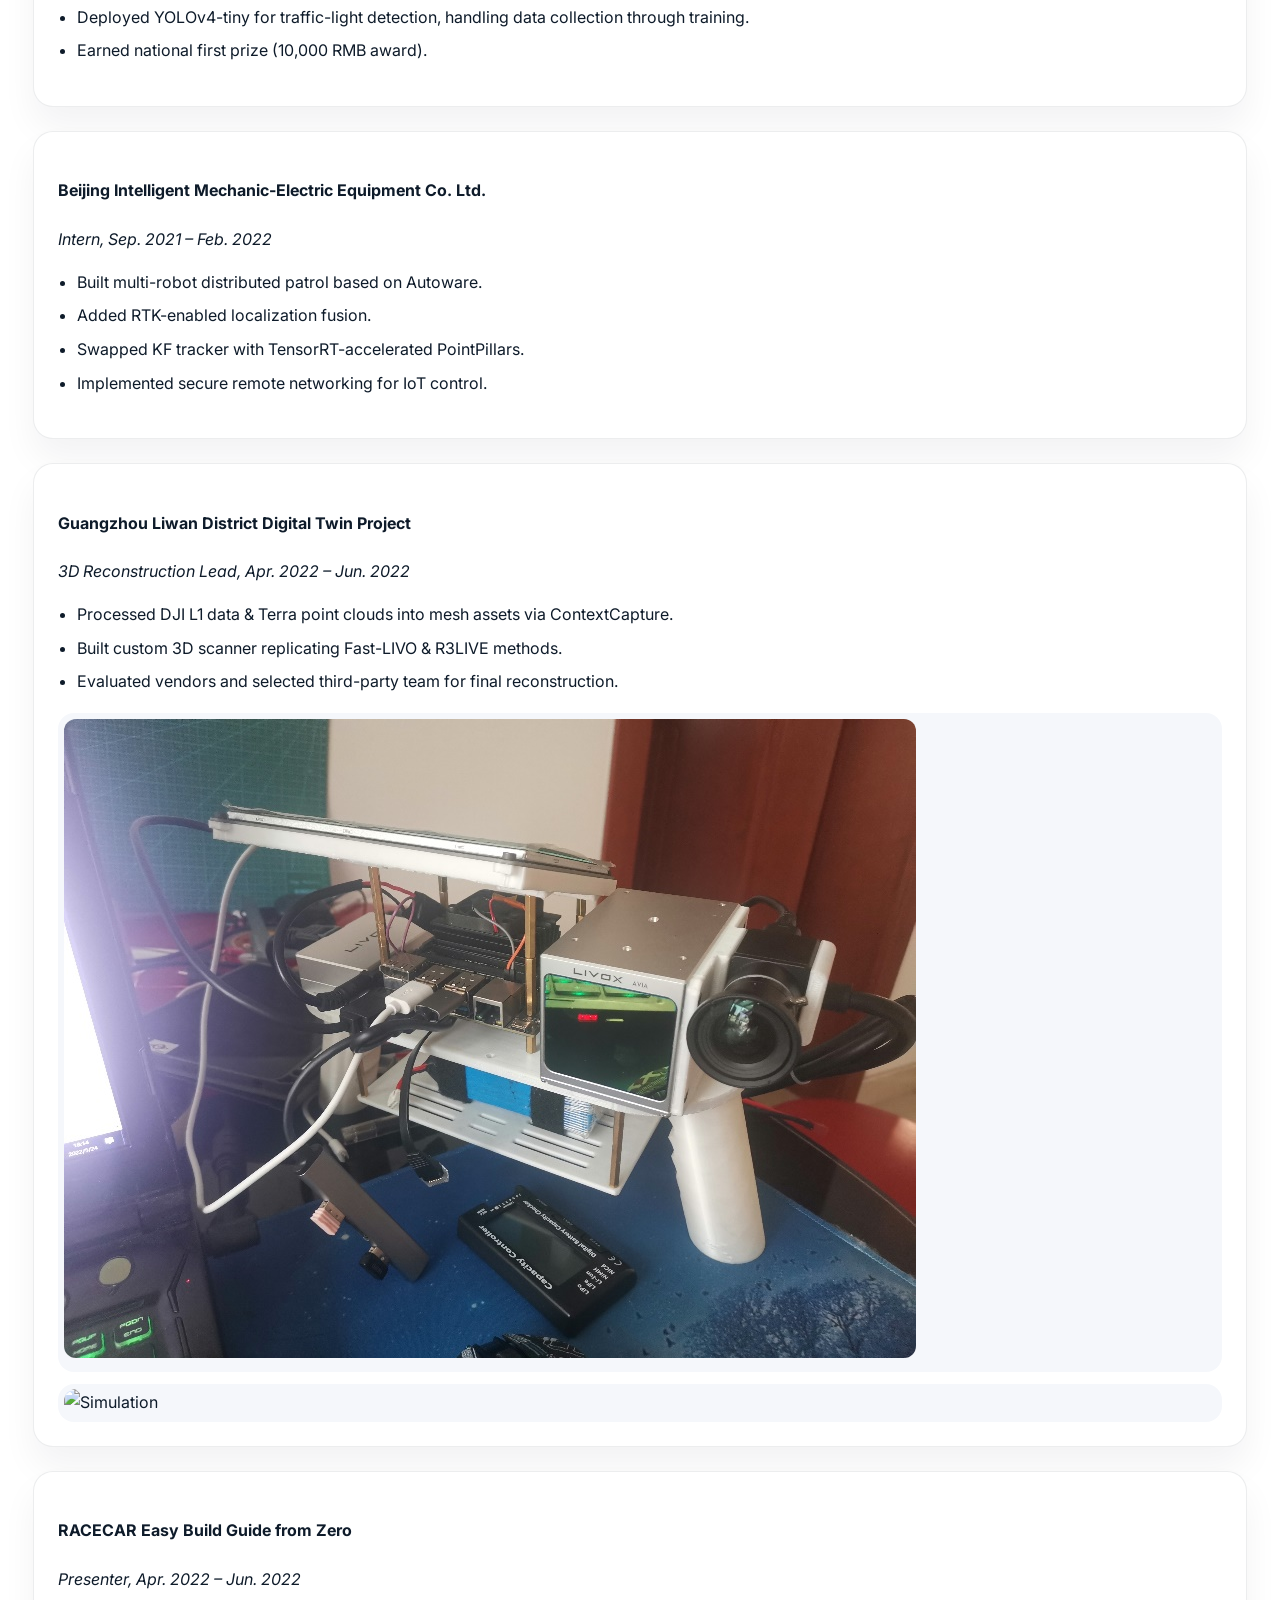
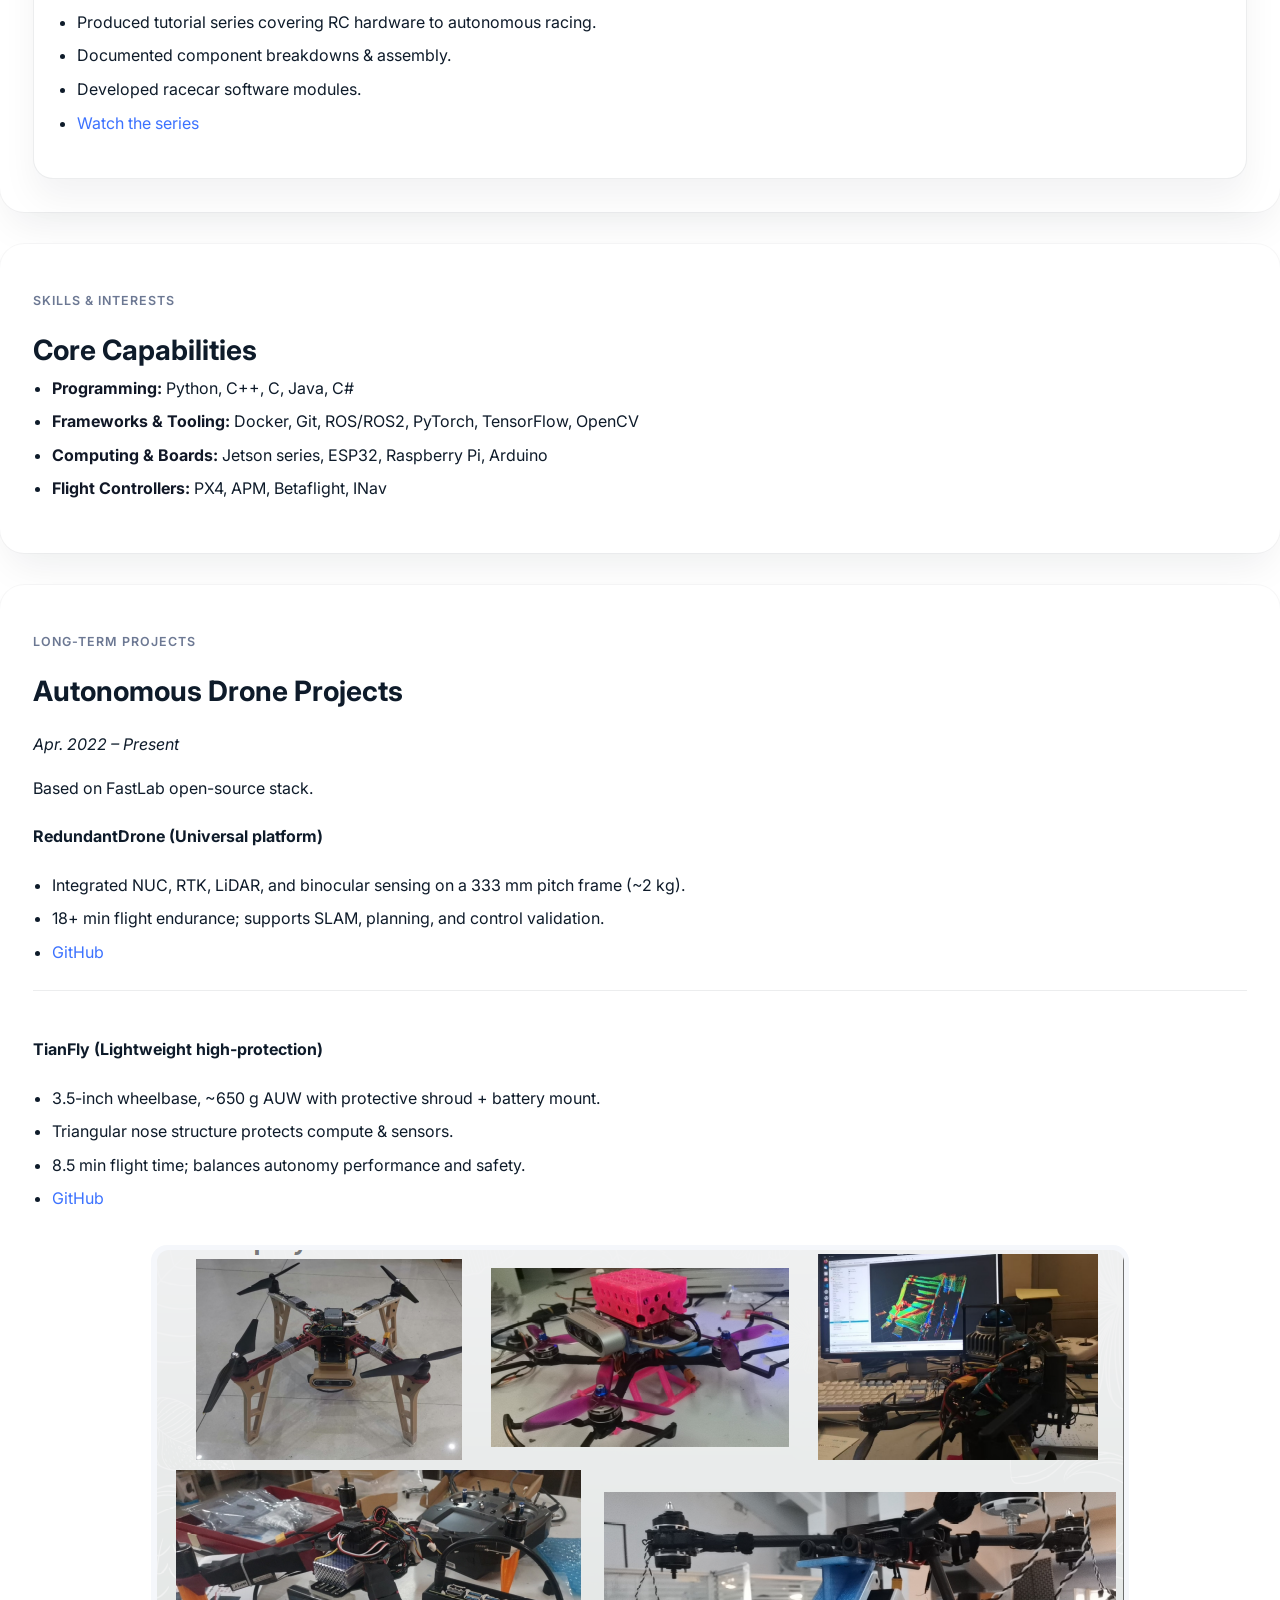
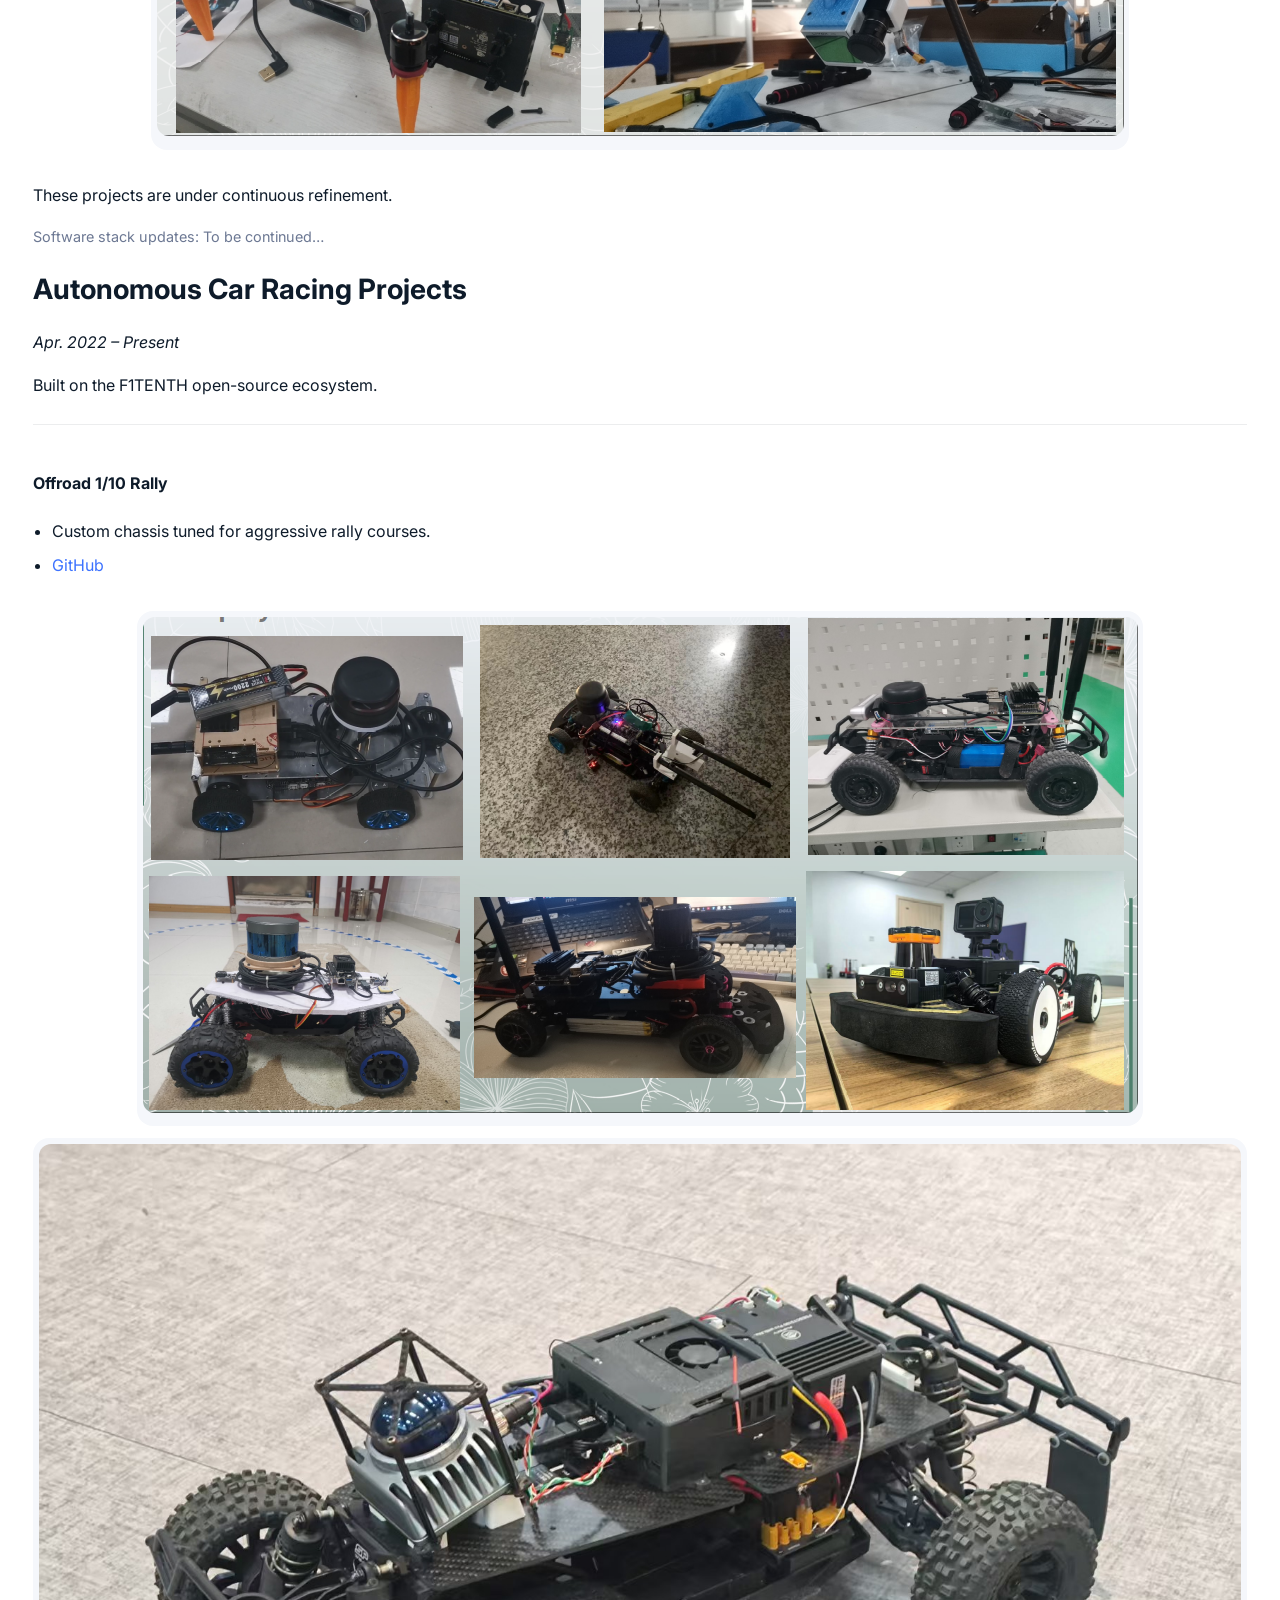
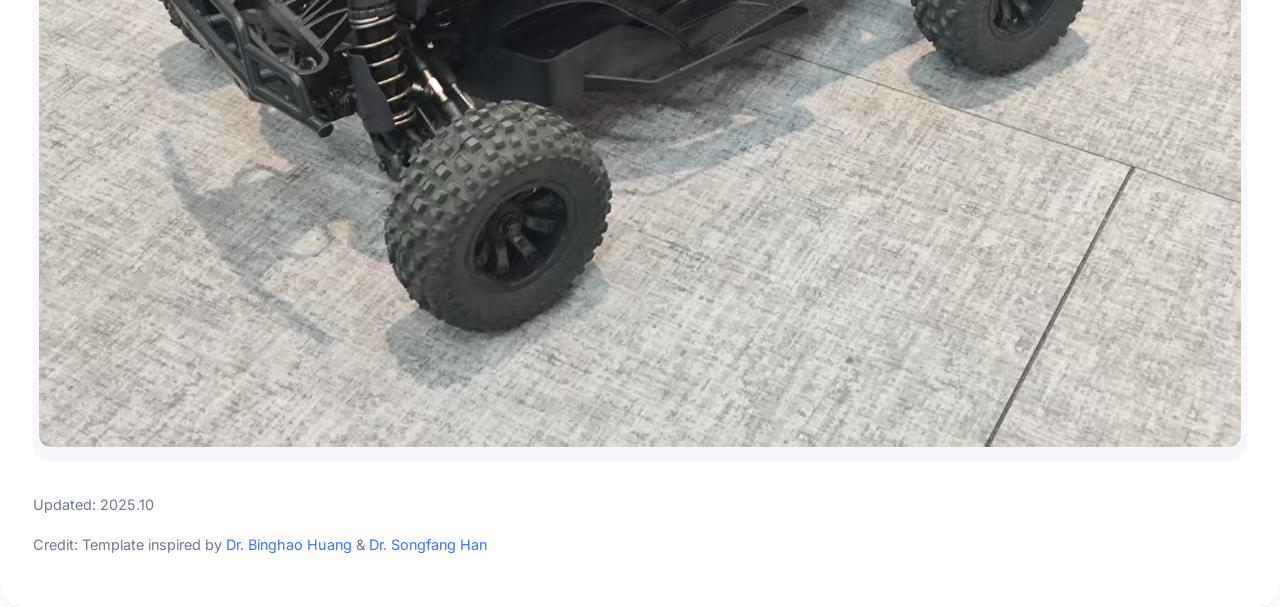
==== commit 3b1af9df: "Update profile: change to MPhil student status, improve styling and avatar layout" ====
--- a/index.html
+++ b/index.html
@@ -1,289 +1,285 @@
-<!DOCTYPE html>
+﻿<!DOCTYPE html>
 <html lang="en">
+
 <head>
     <meta charset="UTF-8">
     <meta http-equiv="X-UA-Compatible" content="IE=edge">
     <meta name="viewport" content="width=device-width, initial-scale=1">
-    <title>Zhihao Zhang's Homepage</title>
-    <link href="css/bootstrap.css" rel="stylesheet" type="text/css" />
+    <title>Zhihao Zhang | Robotics & Autonomy</title>
+
+    <!-- Fonts & Icons -->
+    <link rel="preconnect" href="https://fonts.googleapis.com">
+    <link rel="preconnect" href="https://fonts.gstatic.com" crossorigin>
+    <link href="https://fonts.googleapis.com/css2?family=Inter:wght@400;500;600;700&display=swap" rel="stylesheet">
+    <link rel="stylesheet" href="https://unpkg.com/bulma@0.9.4/css/bulma.min.css" />
+    <script defer src="https://cdnjs.cloudflare.com/ajax/libs/font-awesome/5.15.4/js/all.min.js"></script>
+
     <link rel="icon" type="image/png" href="IMG/zhihao.jpeg">
-    <link href="https://fonts.googleapis.com/css?family=Open+Sans" rel="stylesheet">
-    <link rel="stylesheet" href="https://unpkg.com/bulma@0.7.5/css/bulma.min.css" />
-    <script defer src="https://cdnjs.cloudflare.com/ajax/libs/font-awesome/5.9.0/js/all.min.js"></script>
     <link href="css/style.css" rel="stylesheet" type="text/css">
-    <script defer src="font-awesome-5.9.0/js/brands.min.js"></script>
-    <script defer src="font-awesome-5.9.0/js/fontawesome.min.js"></script>
-    <script src="js/menuspy.js"></script>
+    <script src="js/menuspy.js" defer></script>
 </head>
+
 <body>
-    <section class="section">
+    <section class="hero hero-accent is-fullwidth">
         <div class="container">
-            <div class="columns">
-                <!-- Sidebar -->
-                <div class="column is-2">
-                    <div class="sticky">
+            <div class="columns is-vcentered py-6">
+                <div class="column is-6">
+                    <p class="eyebrow">MPhil Student</p>
+                    <h1 class="title is-2 has-text-weight-bold">Zhihao Zhang</h1>
+                    <p class="hero-copy">
+                        Focused on high-performance autonomous systems across racing, aerial robotics, and intelligent vehicles.
+                        Experienced in perception, planning, and control for RC cars, drones, and embedded robotics stacks.
+                    </p>
+                    <div class="hero-actions">
+                        <a class="button is-primary is-medium" href="mailto:zhangzhihao0618@gmail.com">Get in touch</a>
+                        <a class="button is-light is-medium" href="https://github.com/ZhihaoZhang0618" target="_blank">
+                            <span class="icon"><i class="fab fa-github"></i></span>
+                            <span>GitHub</span>
+                        </a>
+                    </div>
+                    <div class="hero-tags">
+                        <span class="tag-chip">F1TENTH</span>
+                        <span class="tag-chip">Reinforcement Learning</span>
+                        <span class="tag-chip">Motion Planning</span>
+                        <span class="tag-chip">Control</span>
+                        <span class="tag-chip">RC & FPV Systems</span>
+                    </div>
+                </div>
+                <div class="column is-offset-1">
+                    <div class="modern-card profile-card">
                         <figure class="image is-128x128">
-                            <img class="is-rounded" src="IMG/zhihao.jpeg">
+                            <img src="IMG/zhihao.jpeg" alt="Zhihao Zhang portrait">
                         </figure>
-                        <div class="content">
-                            <h3>Zhihao Zhang</h3>
-                            <h6>Research Assistant<br> PolyU AIMS</h6>
-                        </div>
-                        <div class="social">
-                          <!-- Gmail -->
-                          <a href="mailto:zhangzhihao0618@gmail.com" target="_blank">
-                              <span class="fas fa-envelope fa-2x" style="display:inline; text-decoration: none"></span>
-                          </a>
-                          <!-- GitHub -->
-                          <a href="https://github.com/ZhihaoZhang0618" target="_blank">
-                              <span class="fab fa-github fa-2x" style="display:inline; text-decoration: none"></span>
-                          </a>
-                          <!-- LinkedIn -->
-                          <a href="https://www.linkedin.com/in/zhihao-zhang-30830330a/" target="_blank">
-                              <span class="fab fa-linkedin fa-2x" style="display:inline; text-decoration: none"></span>
-                          </a>
-                          <!-- 哔哩哔哩 -->
-                          <a href="https://space.bilibili.com/27108728?spm_id_from=333.1007.0.0" target="_blank">
-                              <span class="fas fa-video fa-2x" style="display:inline; text-decoration: none"></span>
-                          </a>
-                      </div>
-
-                        <div id="sidebar" class="menu sticky is-hidden-mobile">
-                            <p class="menu-label"><b>Quick Links</b></p>
-                            <ul class="menu-list">
-                                <li><a href="#intro">Intro</a></li>
-                                <li><a href="#publication">Publication</a></li>
-                                <li><a href="#research-experience">Research Experience</a></li>
-                                <li><a href="#skills">Skills & Interests</a></li>
-                                <li><a href="#personal-activities">Personal Activities</a></li>
-                            </ul>
-                        </div>
-                        
-                    </div>
-                </div>
-                <!-- Main Content -->
-                <div class="column">
-                    <div class="content">
-                      <div style="text-align:right; width: 99%;">
-                        <picture class="image">
-                          <img alt="" src="IMG/GBcarFly.png" style="display:inline-block;">
-                        </picture>
-                      </div>
-                        <!-- Intro -->
-                        <h3 id="intro">Intro</h3>
-                        <p>I graduated with a degree in Computer Science from Heilongjiang University of Science and Technology in June last year. Following my graduation, I worked as a research assistant at ZJU FastLab. Currently, I am a research assistant at PolyU AIMS.</p>
-                        <p>My interested areas include <b>F1TENTH Racing, Reinforcement Learning, Control, Motion Planning, RC Cars, FPV drones, FixWings</b>.</p>
-
-                        <!-- Publication -->
-                        <h3 id="publication">Publication</h3>
-                        <article class="columns">
-                            <div class="column">
-                                <p>
-                                    <b>Real-time Spatial-temporal Traversability Assessment via Feature-based Sparse Gaussian Process</b><br>
-                                    Tan Senming*, Zhenyu Hou*, <b>Zhihao Zhang*</b>, Mengke Zhang, Long Xu, He ZhaoQi, Chao Xu, Fei Gao, Yanjun Cao<br>
-                                    <em>International Conference on Intelligent Robots and Systems (<b>IROS2025</b>), under review</em><br>
-                                    <a href="https://github.com/ZJU-FAST-Lab/FSGP_BGK" target="_blank">[<u>GitHub Repository</u>]</a><br>
-                                    * These authors contributed equally to this work.
-                                </p>
-                            </div>
-                        </article>
-                        <article class="columns">
-                            <div class="column">
-                                <p>
-                                    <b>SEB-Naver: A SE(2)-based Local Navigation Framework for Car-like Robots on Uneven Terrain</b><br>
-                                    Xiaoying Li, Long Xu, Xiaolin Huang, Donglai Xue, <b>Zhihao Zhang</b>, Zhichao Han, Chao Xu, Yanjun Cao, Fei Gao<br>
-                                    <em>International Conference on Intelligent Robots and Systems (<b>IROS2025</b>), under review</em><br>
-                                    <a href="https://github.com/ZJU-FAST-Lab/seb_naver" target="_blank">[<u>GitHub Repository</u>]</a>
-                                </p>
-                            </div>
-                        </article>
-
-                        <!-- Research Experience -->
-                        <h3 id="research-experience">Research Experience</h3>
-                        <article class="columns">
-                          <div class="column is-8">
-                              <h4>Zhejiang University FastLab</h4>
-                              <p><i>Research Assistant, Jan. 2024 – Present</i></p>
-                              <p>Advisor: Prof. Fei Gao</p>
-                              <ul>
-                                  <li>Participated in a heavy-load autonomous grasping and transportation project for short-distance fully autonomous delivery in complex environments such as mountains, rooftops, and sea surfaces.</li>
-                                  <li>Developed autonomous flight control using the DJI FC30 carrier aircraft and DJI Payload SDK.</li>
-                                  <li>Created a winch control program using joint motors that balances torque and retrieval speed.</li>
-                                  <li>Participated in the design of autonomous grasping and releasing processes.</li>
-                              </ul>
-                          </div>
-                          <div class="column is-4">
-                              <div class="image-container" style="display: flex; flex-direction: column; gap: 10px;">
-                                  <picture class="image">
-                                      <img src="IMG/FC30.png" alt="FC30" style="width:100%;">
-                                  </picture>
-                                  <picture class="image">
-                                      <img src="IMG/FC30_drone.jpg" alt="FC30 Drone" style="width:100%;">
-                                  </picture>
-                              </div>
-                          </div>
-                      </article>
-                      <article class="columns">
-                        <div class="column is-8">
-                            <h4>Smart Mobility at the Niagara Falls F1TENTH Competition</h4>
-                            <p><i>Leader Programmer, Sep. 2024</i></p>
-                            <ul>
-                                <li>Developed codebase and provided remote parameter tuning assistance.</li>
-                                <li>Optimized the odometry calculation method, reducing computation delay under high-mobility conditions.</li>
-                                <li>Used SmacPlannerHybrid as the global planner to compute the global path, and RegulatedPurePursuit to track the path.</li>
-                                <li>Secured the 3rd prize in the competition.</li>
-                                <li>Open-sourced <a href="https://github.com/ZhihaoZhang0618/PhoenixCore" target="_blank">the code</a>; see the <a href="https://www.youtube.com/watch?v=uXfa9ODQRoo" target="_blank">FPV video</a>.</li>
-                            </ul>
-                        </div>
-                        <div class="column is-4">
-                            <div class="image-container" style="display: flex; flex-direction: column; gap: 10px;">
-                                <picture class="image">
-                                    <img src="IMG/carInCanada.png" alt="Car in Canada" style="width:100%;">
-                                </picture>
-                                <picture class="image">
-                                    <img src="IMG/prize.jpg" alt="Competition Prize" style="width:100%;">
-                                </picture>
-                            </div>
-                        </div>
-                    </article>
-                        <article class="columns">
-                            <div class="column">
-                                <h4>17th National College Student Intelligent Car Competition</h4>
-                                <p><i>Team Leader, Apr. 2022 – Aug. 2022</i></p>
-                                <ul>
-                                    <li>Developed codebase, coordinated team members’ work, and managed project progress.</li>
-                                    <li>Used U-Net for lane line segmentation and deployed the quantized model using TensorRT, achieving an inference speed of 12 ms on Jetson Nano. <a href="【【tianracer】对梦中情车动手动脚】 https://www.bilibili.com/video/BV1MS4y1N7fw/?p=3&share_source=copy_web&vd_source=7b01d34d2559e7724da23dc510cf1bf2" target="_blank">[Video]</a></li>
-                                    <li>For traffic light detection, used YOLOv4-tiny; independently handled data collection, labeling, and training.</li>
-                                    <li>Won the national first prize (with a 10,000 RMB prize).</li>
-                                </ul>
-                            </div>
-                        </article>
-                        <article class="columns">
-                            <div class="column">
-                                <h4>Beijing Intelligent Mechanic-Electric Equipment Co. Ltd.</h4>
-                                <p><i>Intern, Sep. 2021 – Feb. 2022</i></p>
-                                <ul>
-                                    <li>Developed a multi-robot distributed collaborative patrol solution based on Autoware.</li>
-                                    <li>Added RTK positioning based on hdl-localization for integrated localization.</li>
-                                    <li>Replaced the KF-based Object Tracker with PointPillars and accelerated it using TensorRT.</li>
-                                    <li>Implemented intranet penetration and remote networking for IoT remote control of vehicles.</li>
-                                </ul>
-                            </div>
-                        </article>
-                        <article class="columns">
-                          <div class="column is-8">
-                              <h4>Guangzhou Liwan District Digital Twin Project</h4>
-                              <p><i>Responsible for 3D Reconstruction, Apr. 2022 – Jun. 2022</i></p>
-                              <ul>
-                                  <li>Used data from the DJI L1 and colored point clouds generated by DJI Terra, imported them into ContextCapture to create Mesh images.</li>
-                                  <li>Built a custom 3D scanner, completed time synchronization and calibration, and replicated methods like Fast-livo and R3live for 3D scene reconstruction.</li>
-                                  <li>Selected a third-party team to complete the 3D scene reconstruction after evaluating technical approaches and market status.</li>
-                              </ul>
-                          </div>
-                          <div class="column is-4">
-                              <picture class="image">
-                                  <img src="IMG/r3live.jpg" alt="R3Live" style="width:100%;">
-                              </picture>
-                              <picture class="image">
-                                <img src="IMG/sim.png" alt="Competition Prize" style="width:100%;">
-                            </picture>
-                          </div>
-                      </article>
-                        <article class="columns">
-                            <div class="column">
-                                <h4>RACECAR Easy Build Guide from Zero</h4>
-                                <p><i>Presenter, Apr. 2022 – Jun. 2022</i></p>
-                                <ul>
-                                    <li>Created video content covering hardware assembly of RC car to autonomous high-speed navigation.</li>
-                                    <li>Shot videos explaining robot components and building process.</li>
-                                    <li>Developed part of the racecar code.</li>
-                                    <li><a href="https://www.bilibili.com/video/BV16Y4y177s3" target="_blank">[Video Link]</a></li>
-                                </ul>
-                            </div>
-                        </article>
-
-                        <!-- Skills & Interests -->
-                        <h3 id="skills">Skills & Interests</h3>
-                        <p><b>Technical Skills:</b></p>
-                        <ul>
-                            <li><b>Programming Languages:</b> Python, C++, C, Java, C#</li>
-                            <li><b>Toolkits:</b> Docker, Git, ROS/ROS2, PyTorch, TensorFlow, OpenCV</li>
-                            <li><b>Development Boards:</b> Jetson series, ESP32, Raspberry Pi series, Arduino</li>
-                            <li><b>Flight Controllers:</b> PX4, APM, Betaflight, INav</li>
-                        </ul>
-
-                        <!-- Personal Activities -->
-                        <h3 id="personal-activities">Long term projects</h3>
-                        <p>(Personal projects, welcome to join me!)</p>
-                        <h4>Autonomous Drone Projects</h4>
-                        <p><i>Apr. 2022 – Present</i></p>
-                        <p>Based on FastLab open source project.</p>
-                        <h5>Hardware</h5>
-                        <div class="columns is-centered has-text-centered">
-                            <div class="column">
-                                <picture class="image">
-                                    <img src="IMG/drones.png" alt="Drones" style="width:60%;">
-                                </picture>
-                            </div>
-                        </div>
-                        <ul>
-                            <li><b>Universal drone RedundantDrone:</b> <a href="https://github.com/z1047941150/RedundantDrone" target="_blank">[GitHub]</a></li>
-                            <li>Integrated NUC, RTK, LiDAR, and binocular camera into a 333mm blade pitch drone.</li>
-                            <li>Total weight controlled at about 2kg.</li>
-                            <li>Battery life over 18 minutes.</li>
-                            <li>Capable of verifying (V)SLAM, trajectory planning, motion control, and other algorithms.</li>
-                        </ul>
-                        <ul>
-                            <li><b>Lightweight High-protection drone TianFly:</b> <a href="https://github.com/z1047941150/Tianfly" target="_blank">[GitHub]</a></li>
-                            <li>3.5-inch wheelbase.</li>
-                            <li>Material cost about $700, using finished parts.</li>
-                            <li>Equipped with blade protective cover and battery mount.</li>
-                            <li>Triangular front structure to protect sensors and computing units.</li>
-                            <li>Total weight about 650g.</li>
-                            <li>Battery life about 8.5 minutes.</li>
-                            <li>Can complete autonomous navigation planning tasks while considering cost and safety.</li>
-                        </ul>
-                        <p>These projects are still being optimized and expanded.</p>
-                        <h5>Software</h5>
-                        <p>To be continued...</p>
-
-                        <h4>Autonomous Car Racing Projects</h4>
-                        <p><i>Apr. 2022 – Present</i></p>
-                        <p>Based on F1TENTH open source project.</p>
-                        <h5>Hardware</h5>
-                        <div class="columns is-centered has-text-centered">
-                            <div class="column">
-                                <picture class="image">
-                                    <img src="IMG/cars.png" alt="GBCar" style="width:60%; display:block; margin:0 auto;">
-                                </picture>
-                            </div>
-                        </div>
-                        <ul>
-                            <li><b>Offroad 1/10 Rally: GBcar</b> <a href="https://github.com/z1047941150/" target="_blank">[GitHub]</a></li>
-                        </ul>
-                        <div class="columns is-centered has-text-centered">
-                            <div class="column">
-                                <picture class="image">
-                                  <img src="IMG/GBcar.png" alt="GBCar" style="width:40%; display:block; margin:0 auto;">
-                                </picture>
-                            </div>
-                        </div>
-
-                        <br />
-                        <p>Update: 2025.10</p>
-                        <p>Credit: web source from <a href="https://binghao-huang.github.io/" target="_blank" style="text-decoration: underline;">Dr. Binghao Huang
-                        </a> & <a href="http://hansf.me/" target="_blank" style="text-decoration: underline;">Dr. Songfang Han</a></p>
+                        <div class="social-grid">
+                            <a href="mailto:zhangzhihao0618@gmail.com" target="_blank" aria-label="Email"><i class="fas fa-envelope"></i></a>
+                            <a href="https://github.com/ZhihaoZhang0618" target="_blank" aria-label="GitHub"><i class="fab fa-github"></i></a>
+                            <a href="https://www.linkedin.com/in/zhihao-zhang-30830330a/" target="_blank" aria-label="LinkedIn"><i class="fab fa-linkedin"></i></a>
+                            <a href="https://space.bilibili.com/27108728?spm_id_from=333.1007.0.0" target="_blank" aria-label="Bilibili"><i class="fas fa-video"></i></a>
+                        </div>
                     </div>
                 </div>
             </div>
         </div>
     </section>
 
+    <section class="section section-main">
+        <div class="container">
+            <div class="columns is-variable is-6">
+                <aside class="column is-3">
+                    <div class="aside-stack sticky">
+                        <div id="sidebar" class="modern-card quick-links is-hidden-touch">
+                            <p class="menu-label">Quick Links</p>
+                            <ul class="menu-list">
+                                <li><a href="#intro">Intro</a></li>
+                                <li><a href="#publication">Publications</a></li>
+                                <li><a href="#research-experience">Research Experience</a></li>
+                                <li><a href="#skills">Skills & Interests</a></li>
+                                <li><a href="#personal-activities">Projects</a></li>
+                            </ul>
+                        </div>
+                    </div>
+                </aside>
+
+                <div class="column">
+                    <div class="modern-card section-block" id="intro">
+                        <p class="section-label">Introduction</p>
+                        <h3>Autonomy & Robotics Builder</h3>
+                        <p>I am currently an MPhil student advised by <a href="https://sites.google.com/view/hailong-huang/team" target="_blank">Prof. Hailong Huang</a>. I received my B.Eng. in Computer Science from Heilongjiang University of Science and Technology in 2023. Prior to my current role, I was a Research Assistant at ZJU FastLab and PolyU AIMS.</p>
+                        <p>My interests span <b>F1TENTH Racing, Reinforcement Learning, Control, Motion Planning, RC Cars, FPV drones, Fixed-wing aircraft</b>.</p>
+                    </div>
+
+                    <div class="modern-card section-block" id="publication">
+                        <p class="section-label">Selected Publications</p>
+                        <h3>Research Output</h3>
+                        <div class="publication-list">
+                            <article class="publication-entry">
+                                <h4>Real-time Spatial-temporal Traversability Assessment via Feature-based Sparse Gaussian Process</h4>
+                                <p class="meta-note">Tan Senming*, Zhenyu Hou*, <b>Zhihao Zhang*</b>, Mengke Zhang, Long Xu, He ZhaoQi, Chao Xu, Fei Gao, Yanjun Cao</p>
+                                <p><em>International Conference on Intelligent Robots and Systems (IROS 2025)</em>, Accepted</p>
+                                <a href="https://github.com/ZJU-FAST-Lab/FSGP_BGK" target="_blank">GitHub Repository</a>
+                            </article>
+                            <article class="publication-entry">
+                                <h4>SEB-Naver: A SE(2)-based Local Navigation Framework for Car-like Robots on Uneven Terrain</h4>
+                                <p class="meta-note">Xiaoying Li, Long Xu, Xiaolin Huang, Donglai Xue, <b>Zhihao Zhang</b>, Zhichao Han, Chao Xu, Yanjun Cao, Fei Gao</p>
+                                <p><em>International Conference on Intelligent Robots and Systems (IROS 2025)</em>, Accepted</p>
+                                <a href="https://github.com/ZJU-FAST-Lab/seb_naver" target="_blank">GitHub Repository</a>
+                            </article>
+                        </div>
+                    </div>
+
+                    <div class="modern-card section-block" id="research-experience">
+                        <p class="section-label">Research Experience</p>
+                        <h3>Hands-on Autonomy Work</h3>
+
+                        <article class="experience-block">
+                            <div class="columns is-variable is-4">
+                                <div class="column is-two-thirds">
+                                    <h4>Zhejiang University FastLab</h4>
+                                    <p><i>Research Assistant, Jan. 2024 – Present</i></p>
+                                    <p>Advisor: Prof. Fei Gao</p>
+                                    <ul>
+                                        <li>Led contributions on heavy-load autonomous grasping & transportation in unstructured terrain.</li>
+                                        <li>Developed autonomous flight control for the DJI FC30 platform with Payload SDK integration.</li>
+                                        <li>Designed winch control balancing torque & retrieval speed using joint motors.</li>
+                                        <li>Co-architected autonomous grasping and release workflows.</li>
+                                    </ul>
+                                </div>
+                                <div class="column">
+                                    <div class="media-grid">
+                                        <picture class="image"><img src="IMG/FC30.png" alt="FC30" /></picture>
+                                        <picture class="image"><img src="IMG/FC30_drone.jpg" alt="FC30 Drone" /></picture>
+                                    </div>
+                                </div>
+                            </div>
+                        </article>
+
+                        <article class="experience-block">
+                            <div class="columns is-variable is-4">
+                                <div class="column is-two-thirds">
+                                    <h4>Smart Mobility @ Niagara Falls F1TENTH Competition</h4>
+                                    <p><i>Lead Programmer, Sep. 2024</i></p>
+                                    <ul>
+                                        <li>Built the race stack & remote parameter tuning support.</li>
+                                        <li>Optimized odometry for low-latency under high dynamics.</li>
+                                        <li>Used SmacPlannerHybrid & RegulatedPurePursuit for planning + tracking.</li>
+                                        <li>Placed 3rd overall; <a href="https://github.com/ZhihaoZhang0618/PhoenixCore" target="_blank">open-sourced PhoenixCore</a> and published <a href="https://www.youtube.com/watch?v=uXfa9ODQRoo" target="_blank">FPV footage</a>.</li>
+                                    </ul>
+                                </div>
+                                <div class="column">
+                                    <div class="media-grid">
+                                        <picture class="image"><img src="IMG/carInCanada.png" alt="Car in Canada" /></picture>
+                                        <picture class="image"><img src="IMG/prize.jpg" alt="Competition Prize" /></picture>
+                                    </div>
+                                </div>
+                            </div>
+                        </article>
+
+                        <article class="experience-block">
+                            <h4>17th National College Student Intelligent Car Competition</h4>
+                            <p><i>Team Leader, Apr. 2022 – Aug. 2022</i></p>
+                            <ul>
+                                <li>Led team coordination, full-stack software, and delivery timeline.</li>
+                                <li>Implemented U-Net lane segmentation optimized with TensorRT (12 ms on Jetson Nano).</li>
+                                <li>Deployed YOLOv4-tiny for traffic-light detection, handling data collection through training.</li>
+                                <li>Earned national first prize (10,000 RMB award).</li>
+                            </ul>
+                        </article>
+
+                        <article class="experience-block">
+                            <h4>Beijing Intelligent Mechanic-Electric Equipment Co. Ltd.</h4>
+                            <p><i>Intern, Sep. 2021 – Feb. 2022</i></p>
+                            <ul>
+                                <li>Built multi-robot distributed patrol based on Autoware.</li>
+                                <li>Added RTK-enabled localization fusion.</li>
+                                <li>Swapped KF tracker with TensorRT-accelerated PointPillars.</li>
+                                <li>Implemented secure remote networking for IoT control.</li>
+                            </ul>
+                        </article>
+
+                        <article class="experience-block">
+                            <div class="columns is-variable is-4">
+                                <div class="column is-two-thirds">
+                                    <h4>Guangzhou Liwan District Digital Twin Project</h4>
+                                    <p><i>3D Reconstruction Lead, Apr. 2022 – Jun. 2022</i></p>
+                                    <ul>
+                                        <li>Processed DJI L1 data & Terra point clouds into mesh assets via ContextCapture.</li>
+                                        <li>Built custom 3D scanner replicating Fast-LIVO & R3LIVE methods.</li>
+                                        <li>Evaluated vendors and selected third-party team for final reconstruction.</li>
+                                    </ul>
+                                </div>
+                                <div class="column">
+                                    <div class="media-grid">
+                                        <picture class="image"><img src="IMG/r3live.jpg" alt="R3Live" /></picture>
+                                        <picture class="image"><img src="IMG/sim.png" alt="Simulation" /></picture>
+                                    </div>
+                                </div>
+                            </div>
+                        </article>
+
+                        <article class="experience-block">
+                            <h4>RACECAR Easy Build Guide from Zero</h4>
+                            <p><i>Presenter, Apr. 2022 – Jun. 2022</i></p>
+                            <ul>
+                                <li>Produced tutorial series covering RC hardware to autonomous racing.</li>
+                                <li>Documented component breakdowns & assembly.</li>
+                                <li>Developed racecar software modules.</li>
+                                <li><a href="https://www.bilibili.com/video/BV16Y4y177s3" target="_blank">Watch the series</a></li>
+                            </ul>
+                        </article>
+                    </div>
+
+                    <div class="modern-card section-block" id="skills">
+                        <p class="section-label">Skills & Interests</p>
+                        <h3>Core Capabilities</h3>
+                        <ul>
+                            <li><b>Programming:</b> Python, C++, C, Java, C#</li>
+                            <li><b>Frameworks & Tooling:</b> Docker, Git, ROS/ROS2, PyTorch, TensorFlow, OpenCV</li>
+                            <li><b>Computing & Boards:</b> Jetson series, ESP32, Raspberry Pi, Arduino</li>
+                            <li><b>Flight Controllers:</b> PX4, APM, Betaflight, INav</li>
+                        </ul>
+                    </div>
+
+                    <div class="modern-card section-block" id="personal-activities">
+                        <p class="section-label">Long-term Projects</p>
+                        <h3>Autonomous Drone Projects</h3>
+                        <p><i>Apr. 2022 – Present</i></p>
+                        <p>Based on FastLab open-source stack.</p>
+                        <div class="project-block">
+                            <h4>RedundantDrone (Universal platform)</h4>
+                            <ul>
+                                <li>Integrated NUC, RTK, LiDAR, and binocular sensing on a 333 mm pitch frame (~2 kg).</li>
+                                <li>18+ min flight endurance; supports SLAM, planning, and control validation.</li>
+                                <li><a href="https://github.com/z1047941150/RedundantDrone" target="_blank">GitHub</a></li>
+                            </ul>
+                        </div>
+                        <div class="project-block">
+                            <h4>TianFly (Lightweight high-protection)</h4>
+                            <ul>
+                                <li>3.5-inch wheelbase, ~650 g AUW with protective shroud + battery mount.</li>
+                                <li>Triangular nose structure protects compute & sensors.</li>
+                                <li>8.5 min flight time; balances autonomy performance and safety.</li>
+                                <li><a href="https://github.com/z1047941150/Tianfly" target="_blank">GitHub</a></li>
+                            </ul>
+                        </div>
+                        <div class="media-grid is-centered" style="margin: 2rem 0;">
+                            <picture class="image"><img src="IMG/drones.png" alt="Drones" /></picture>
+                        </div>
+                        <p>These projects are under continuous refinement.</p>
+                        <p class="meta-note">Software stack updates: To be continued…</p>
+
+                        <h3 class="list-heading">Autonomous Car Racing Projects</h3>
+                        <p><i>Apr. 2022 – Present</i></p>
+                        <p>Built on the F1TENTH open-source ecosystem.</p>
+                        <div class="project-block">
+                            <h4> Offroad 1/10 Rally</h4>
+                            <ul>
+                                <li>Custom chassis tuned for aggressive rally courses.</li>
+                                <li><a href="https://github.com/ZhihaoZhang0618/RallyCore" target="_blank">GitHub</a></li>
+                            </ul>
+                        </div>
+                        <div class="media-grid is-centered" style="margin: 2rem 0;">
+                            <picture class="image"><img src="IMG/cars.png" alt="Cars" /></picture>
+                            <picture class="image"><img src="IMG/GBcar.png" alt="GBCar" /></picture>
+                        </div>
+
+                        <p class="meta-note">Updated: 2025.10</p>
+                        <p class="meta-note">Credit: Template inspired by <a href="https://binghao-huang.github.io/" target="_blank">Dr. Binghao Huang</a> & <a href="http://hansf.me/" target="_blank">Dr. Songfang Han</a></p>
+                    </div>
+                </div>
+            </div>
+        </div>
+    </section>
+
     <script>
-        var elm = document.querySelector('#sidebar');
-        var ms = new MenuSpy(elm, {
-            activeClass: 'is-active'
+        document.addEventListener('DOMContentLoaded', function () {
+            var sidebar = document.querySelector('#sidebar');
+            if (sidebar) {
+                new MenuSpy(sidebar, {
+                    activeClass: 'is-active'
+                });
+            }
         });
     </script>
 </body>
+
 </html>
--- a/css/style.css
+++ b/css/style.css
@@ -1,35 +1,421 @@
+﻿:root {
+    --surface: #ffffff;
+    --surface-muted: #f5f7fb;
+    --text: #0e1b2a;
+    --text-muted: #6c7893;
+    --accent: #3c72ff;
+    --accent-soft: rgba(60, 114, 255, 0.12);
+    --border: rgba(14, 27, 42, 0.08);
+}
+
+*, *::before, *::after {
+    box-sizing: border-box;
+}
+
 body {
-    font-family: 'Open Sans';
-    scroll-behavior: smooth
-}
-
-.details h3{
-    font-weight:600;
-    font-size:1em;
-    color:#000;
-}
-
+    font-family: 'Inter', 'Open Sans', sans-serif;
+    color: var(--text);
+    background: linear-gradient(180deg, #f4f7ff 0%, #ffffff 60%);
+    line-height: 1.7;
+    scroll-behavior: smooth;
+    min-height: 100vh;
+    margin: 0;
+}
+
+img {
+    max-width: 100%;
+    height: auto;
+}
+
+a {
+    color: var(--accent);
+    text-decoration: none;
+    transition: color 0.2s ease, opacity 0.2s ease;
+}
+
+a:hover {
+    color: #1a48ff;
+}
+
+.hero-accent {
+    background: radial-gradient(circle at 15% 20%, rgba(60, 114, 255, 0.25), transparent 55%),
+                radial-gradient(circle at 80% 0%, rgba(0, 209, 178, 0.25), transparent 45%),
+                linear-gradient(120deg, #202945, #0f1629 70%);
+    color: #fff;
+    border-bottom-left-radius: 64px;
+    border-bottom-right-radius: 64px;
+    padding-bottom: 3rem;
+}
+
+.hero-accent .title,
+.hero-accent .hero-copy,
+.hero-accent .eyebrow {
+    color: #fff;
+}
+
+.hero-copy {
+    font-size: 1.1rem;
+    max-width: 640px;
+    opacity: 0.9;
+}
+
+.eyebrow {
+    text-transform: uppercase;
+    letter-spacing: 0.2em;
+    font-size: 0.8rem;
+    font-weight: 600;
+    opacity: 0.75;
+}
+
+.hero-actions {
+    display: flex;
+    align-items: center;
+    gap: 1rem;
+    flex-wrap: wrap;
+    margin-top: 1.75rem;
+}
+
+.hero-accent .button.is-primary {
+    background: var(--accent);
+    border: none;
+    box-shadow: 0 10px 20px rgba(60, 114, 255, 0.25);
+    transition: transform 0.2s ease, box-shadow 0.2s ease;
+}
+
+.hero-accent .button.is-primary:hover {
+    transform: translateY(-2px);
+    box-shadow: 0 15px 30px rgba(60, 114, 255, 0.35);
+}
+
+.hero-accent .button.is-light {
+    border: 1px solid rgba(255, 255, 255, 0.5);
+    color: #fff;
+    background: transparent;
+}
+
+.hero-accent .button.is-light:hover {
+    background: rgba(255, 255, 255, 0.15);
+}
+
+.hero-tags {
+    margin-top: 1.5rem;
+    display: flex;
+    flex-wrap: wrap;
+    gap: 0.65rem;
+}
+
+.tag-chip {
+    padding: 0.35rem 1rem;
+    border-radius: 8px;
+    background: rgba(60, 114, 255, 0.08);
+    color: var(--accent);
+    font-size: 0.85rem;
+    font-weight: 600;
+    border: 1px solid rgba(60, 114, 255, 0.15);
+    transition: background 0.2s ease;
+}
+
+.tag-chip:hover {
+    background: rgba(60, 114, 255, 0.15);
+}
+
+.section-main {
+    margin-top: -120px;
+    position: relative;
+    z-index: 2;
+}
+
+.modern-card {
+    background: var(--surface);
+    border-radius: 24px;
+    border: 1px solid rgba(255, 255, 255, 0.6);
+    box-shadow: 0 20px 40px -10px rgba(14, 27, 42, 0.08), 
+                0 0 0 1px rgba(14, 27, 42, 0.03);
+    padding: 2rem;
+    transition: transform 0.3s ease, box-shadow 0.3s ease;
+}
+
+.modern-card:hover {
+    transform: translateY(-3px);
+    box-shadow: 0 30px 60px -12px rgba(14, 27, 42, 0.12),
+                0 0 0 1px rgba(14, 27, 42, 0.03);
+}
+
+.hero-visual {
+    padding: 1.5rem;
+}
+
+.hero-visual picture {
+    border-radius: 22px;
+    overflow: hidden;
+    background: var(--surface-muted);
+    padding: 0.5rem;
+}
+
+.profile-card {
+    text-align: center;
+    padding: 1.5rem;
+}
+
+/* Adjust avatar size with better aspect ratio */
+.profile-card figure.image.is-128x128 {
+    width: 220px;
+    height: 240px;
+    margin: 0 auto 1rem;
+}
+
+.profile-card figure.image.is-128x128 img {
+    object-fit: cover;
+    object-position: center 20%;
+    width: 100%;
+    height: 100%;
+    border-radius: 20px;
+}
+
+.profile-card figure {
+    margin: 0 auto 0.5rem auto;
+}
+
+.social-grid {
+    display: flex;
+    justify-content: center;
+    gap: 0.85rem;
+    margin-top: 0.75rem;
+    font-size: 1.2rem;
+}
+
+.social-grid a {
+    width: 42px;
+    height: 42px;
+    border-radius: 999px;
+    background: var(--surface-muted);
+    color: var(--text);
+    display: flex;
+    align-items: center;
+    justify-content: center;
+}
+
+.social-grid a:hover {
+    background: var(--accent);
+    color: #fff;
+}
+
+.aside-stack {
+    display: flex;
+    flex-direction: column;
+    gap: 1.5rem;
+}
+
+.quick-links {
+    padding: 1.75rem;
+}
+
+.quick-links .menu-label {
+    font-weight: 600;
+    text-transform: uppercase;
+    letter-spacing: 0.1em;
+    font-size: 0.78rem;
+    color: var(--text-muted);
+    margin-bottom: 0.75rem;
+}
+
+.quick-links .menu-list {
+    list-style: none;
+    padding-left: 0;
+}
+
+.quick-links .menu-list li + li {
+    margin-top: 0.35rem;
+}
+
+.quick-links .menu-list a {
+    display: flex;
+    align-items: center;
+    padding: 0.6rem 0.85rem;
+    border-radius: 999px;
+    color: var(--text);
+    font-weight: 500;
+    transition: background 0.2s ease, color 0.2s ease;
+}
+
+.quick-links .menu-list a:hover,
+.quick-links .menu-list a.is-active {
+    background: var(--accent-soft);
+    color: var(--accent);
+}
+
+.section-block + .section-block {
+    margin-top: 2rem;
+}
+
+.section-heading {
+    margin-bottom: 1.5rem;
+}
+
+.section-label {
+    font-size: 0.78rem;
+    letter-spacing: 0.08em;
+    text-transform: uppercase;
+    color: var(--text-muted);
+    font-weight: 600;
+}
+
+.section-block h3 {
+    margin: 0.25rem 0 0;
+    font-size: 1.75rem;
+}
+
+.publication-list {
+    display: flex;
+    flex-direction: column;
+    gap: 1.5rem;
+}
+
+.publication-entry {
+    padding: 1.5rem;
+    border-radius: 20px;
+    border: 1px solid var(--border);
+    background: var(--surface-muted);
+}
+
+.publication-entry h4 {
+    margin-bottom: 0.5rem;
+    font-size: 1.2rem;
+}
+
+.meta-note {
+    color: var(--text-muted);
+    font-size: 0.9rem;
+}
+
+.section-block p {
+    margin-bottom: 1rem;
+}
+
+.section-block b {
+    color: #111827;
+}
+
+ul {
+    margin: 0 0 1.1rem 1.2rem;
+    padding: 0;
+}
+
+ul li {
+    margin-bottom: 0.4rem;
+}
+
+.experience-block {
+    padding: 1.5rem;
+    border-radius: 20px;
+    border: 1px solid var(--border);
+    background: #fff;
+    box-shadow: 0 20px 35px rgba(15, 23, 42, 0.05);
+    margin-bottom: 1.5rem;
+}
+
+.experience-block:last-of-type {
+    margin-bottom: 0;
+}
+
+.media-grid {
+    display: grid;
+    gap: 0.75rem;
+}
+
+.media-grid picture {
+    border-radius: 16px;
+    overflow: hidden;
+    background: var(--surface-muted);
+    padding: 0.35rem;
+}
+
+.media-grid picture img {
+    border-radius: 12px;
+}
+
+.media-grid.is-centered {
+    justify-items: center;
+}
+
+.project-block {
+    border-top: 1px solid var(--border);
+    padding-top: 1.5rem;
+    margin-top: 1.5rem;
+}
+
+.project-block:first-of-type {
+    border-top: none;
+    margin-top: 0;
+    padding-top: 0;
+}
+
+.list-heading {
+    margin-top: 1.5rem;
+}
+
+.meta-note + .meta-note {
+    margin-top: 0.35rem;
+}
 
 .sticky {
     position: sticky;
-    top: 30px;
-}
-
-.social{
-    /*float: left;*/
-    padding-bottom: 2em;
-    padding-top: 1em;
-    font-size: 1em;
-}
-
-.sidebar{
-    /*float: left;*/
-    padding-bottom: 2em;
-    padding-top: 1em;
-    font-size: 1em;
-}
-
-a:link { color: rgb(0, 0, 100);text-decoration: none; }
-a:hover { color: rgb(200, 0, 0) }
-a:active { color: rgb(255, 0, 102) }
-a:visited{color: rgb(0, 0, 100)}+    top: 2rem;
+}
+
+/* Adjust avatar and aside image sizing to reduce excess white space */
+.profile-card {
+    /* slightly tighter padding for visual balance */
+    padding: 1.25rem 1rem;
+}
+
+.profile-card figure .image img,
+.profile-card figure img {
+    width: 160px;
+    height: 160px;
+    object-fit: cover;
+    border-radius: 999px;
+}
+
+.aside-stack .modern-card picture.image {
+    display: block;
+    overflow: hidden;
+    border-radius: 16px;
+}
+
+.aside-stack .modern-card picture.image img {
+    width: 100%;
+    height: 160px;
+    object-fit: cover;
+    border-radius: 12px;
+}
+
+@media (max-width: 1023px) {
+    .section-main {
+        margin-top: -40px;
+    }
+
+    .sticky {
+        position: static;
+    }
+
+    .modern-card {
+        padding: 1.5rem;
+    }
+
+    .hero-actions {
+        flex-direction: column;
+        align-items: stretch;
+    }
+}
+
+@media (max-width: 768px) {
+    .hero-accent {
+        border-bottom-left-radius: 36px;
+        border-bottom-right-radius: 36px;
+    }
+
+    .hero-accent .title {
+        font-size: 2.25rem;
+    }
+}
